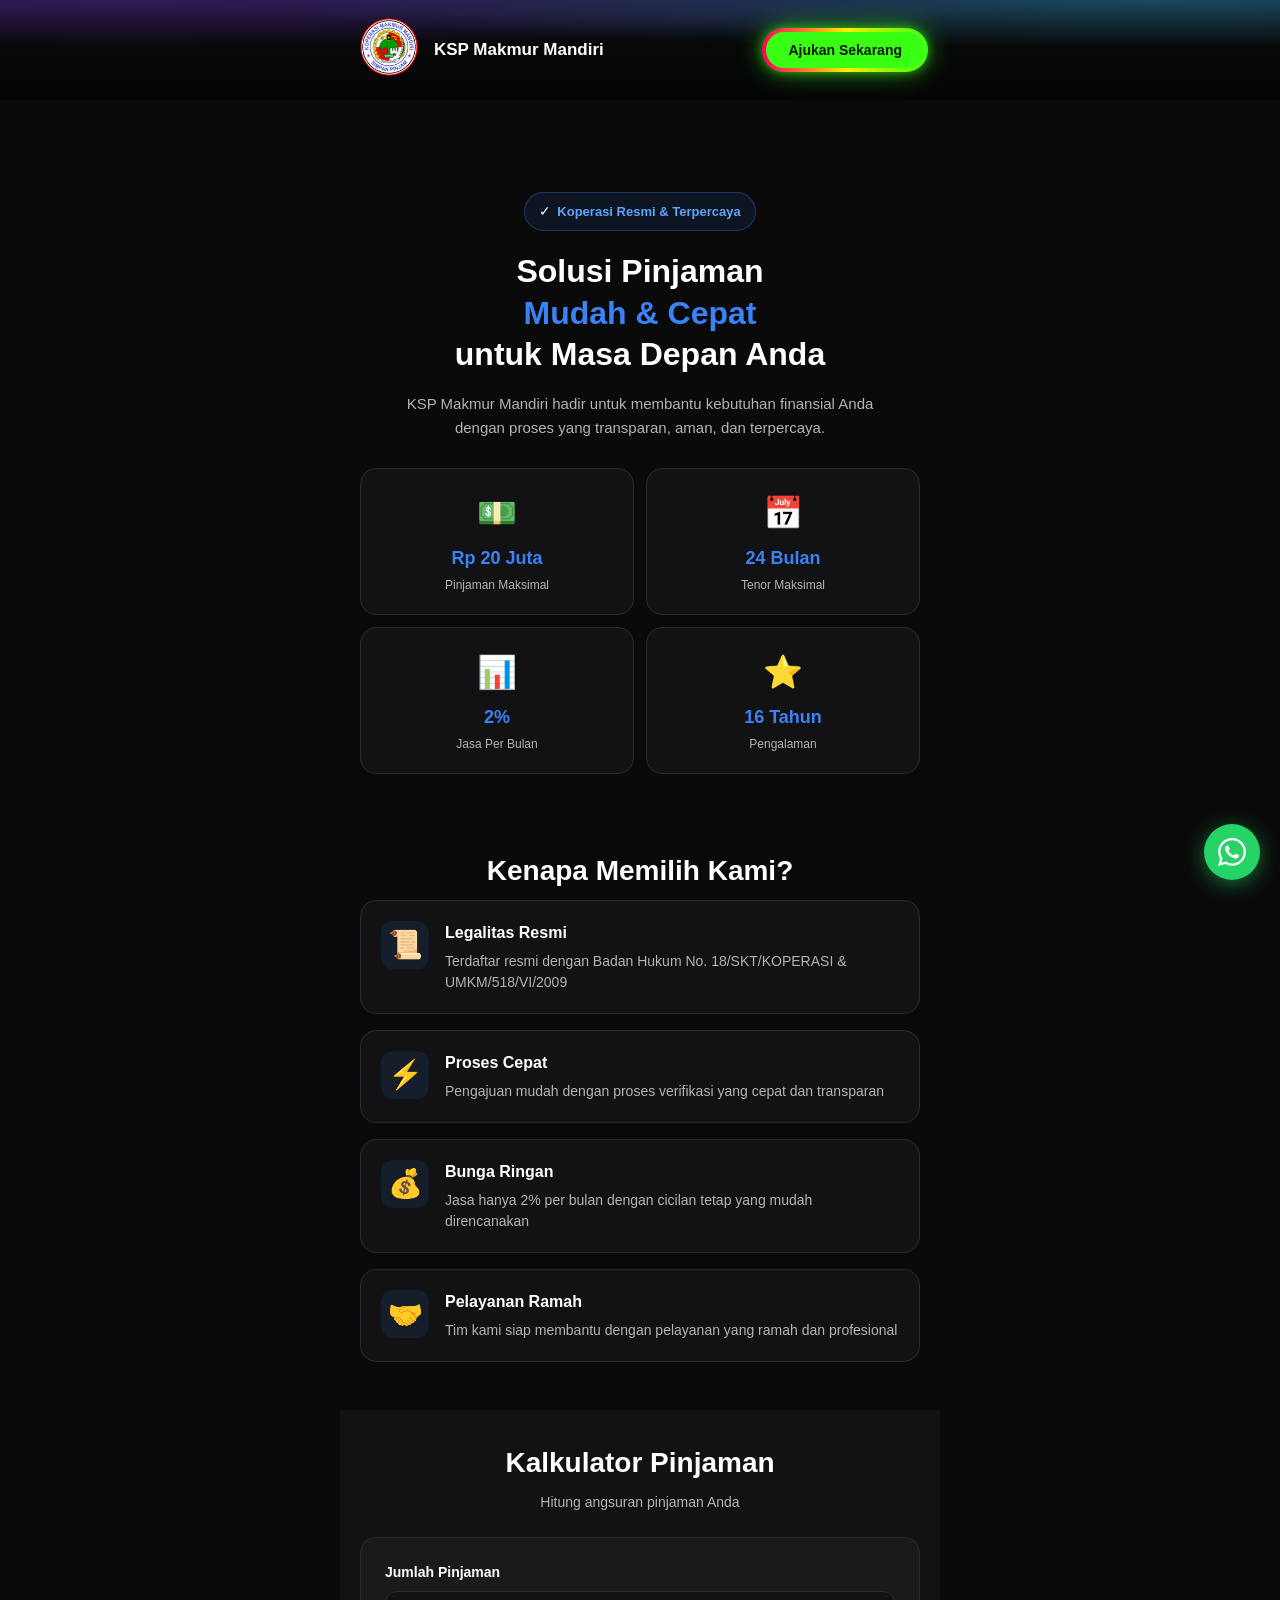
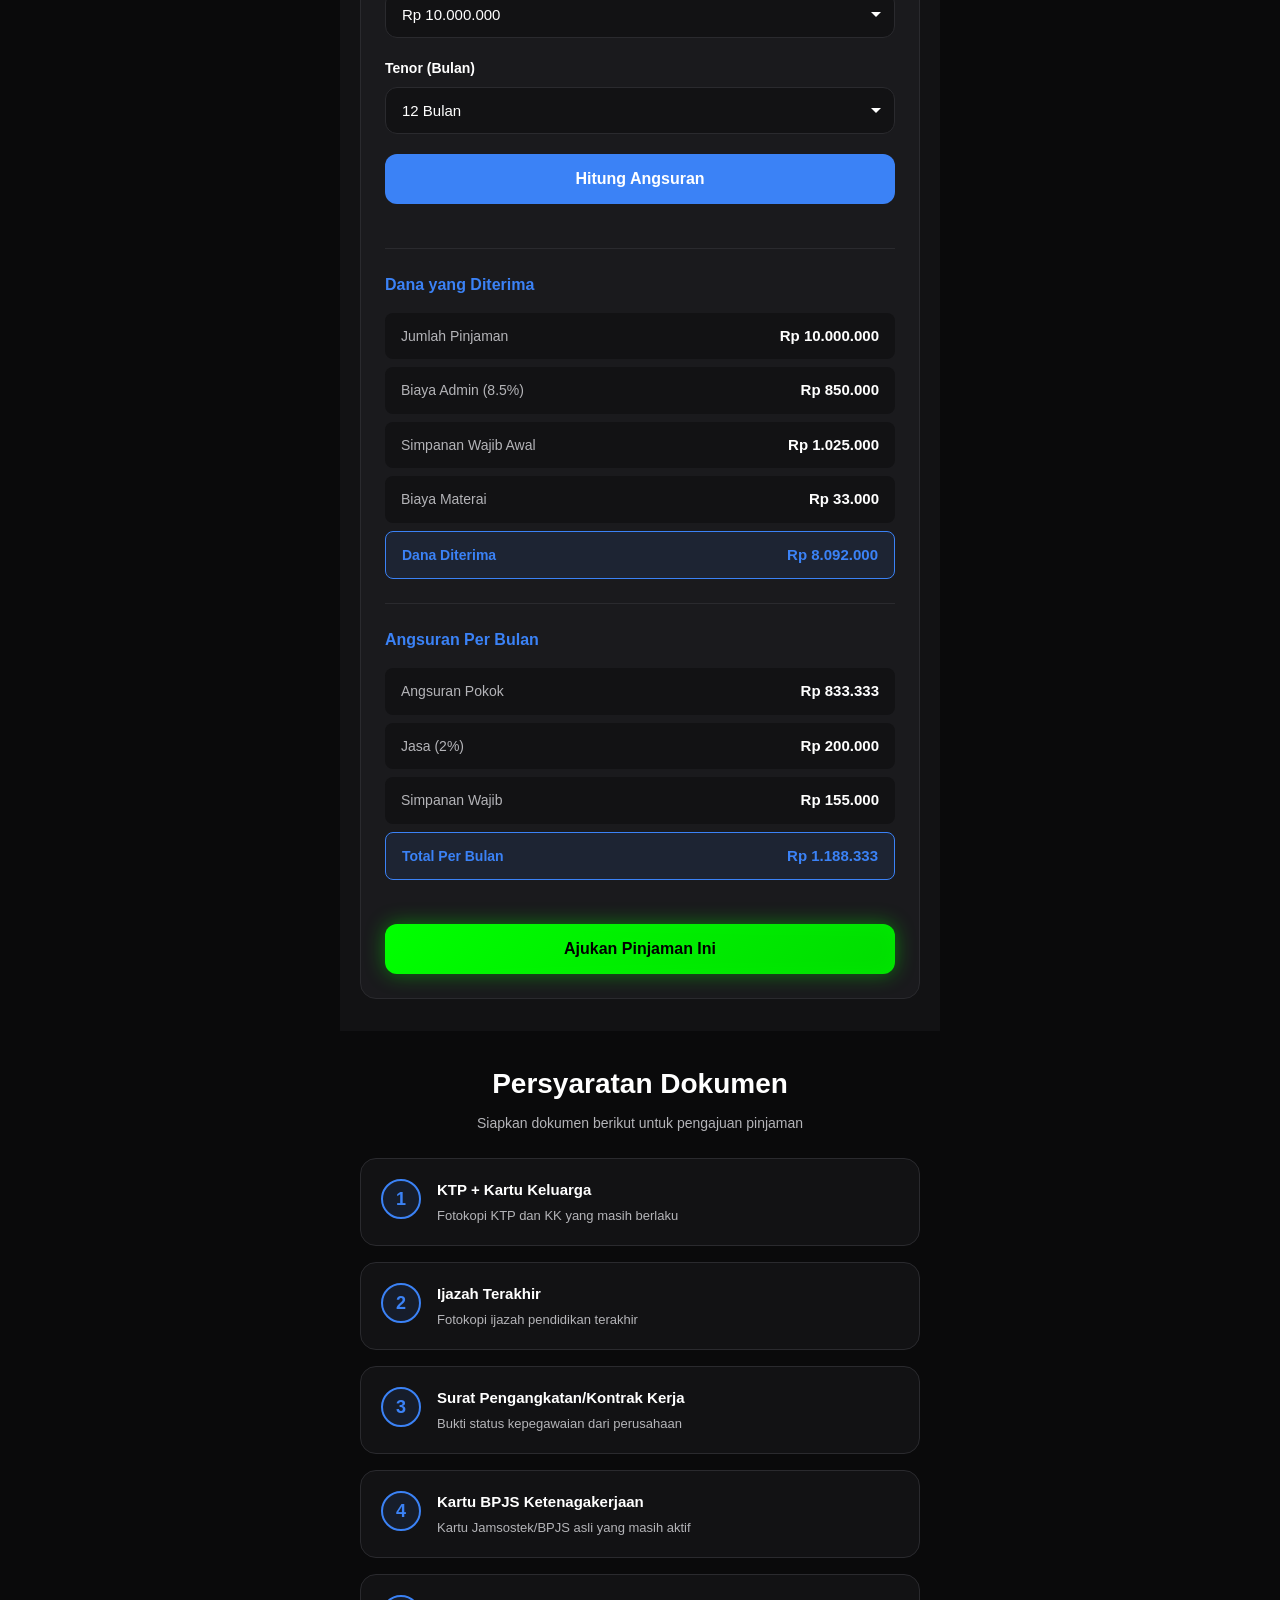
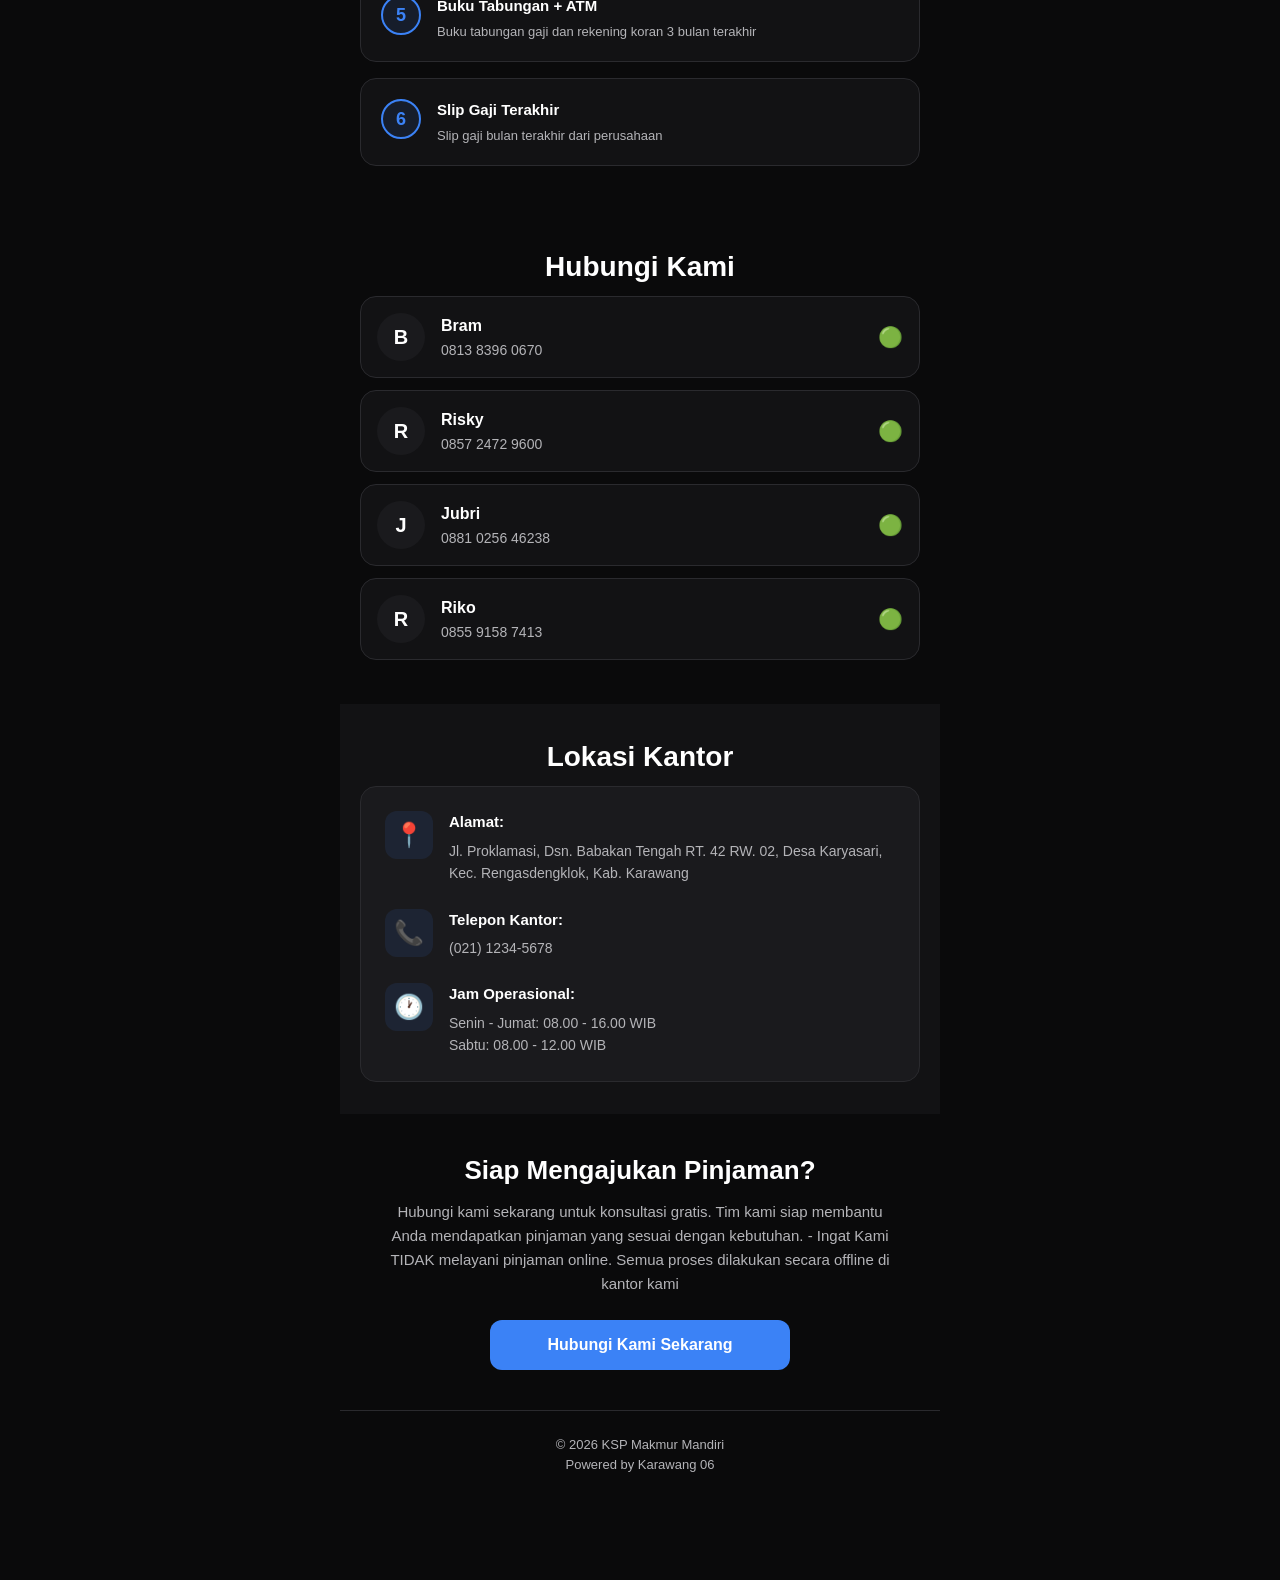
==== index.html @ 631bc339 "Update index.html" ====
<!DOCTYPE html>
<html lang="id">
<head>
    <meta charset="UTF-8">
    <meta name="viewport" content="width=device-width, initial-scale=1.0, maximum-scale=1.0, user-scalable=no">
    <meta name="description" content="KSP Makmur Mandiri - Koperasi Simpan Pinjam Terpercaya">
    <title>KSP Makmur Mandiri | Pinjaman Mudah & Cepat</title>
    <link rel="stylesheet" href="style.css">
</head>
<body>
    <!-- Header Mobile -->
    <header class="header-mobile">
  <div class="header-container">

    <div class="logo">
      <img src="kokok/ksp.ico" alt="Logo KSP Makmur Mandiri" class="logo-img">
      <span class="logo-text">KSP Makmur Mandiri</span>
    </div>

    <button class="btn-ajukan" id="btnAjukanHeader">
      Ajukan Sekarang
    </button>

  </div>
</header>

    <!-- Main Content -->
    <main class="main-content">
        <!-- Hero Section -->
        <section class="hero-section">
            <div class="badge">
                <span class="badge-icon">✓</span>
                <span class="badge-text">Koperasi Resmi & Terpercaya</span>
            </div>
            
            <h1 class="hero-title">
                Solusi Pinjaman<br>
                <span class="highlight">Mudah & Cepat</span><br>
                untuk Masa Depan Anda
            </h1>
            
            <p class="hero-description">
                KSP Makmur Mandiri hadir untuk membantu kebutuhan finansial Anda dengan proses yang transparan, aman, dan terpercaya.
            </p>

            <!-- Stats Grid -->
            <div class="stats-grid">
                <div class="stat-card">
                    <div class="stat-icon">💵</div>
                    <div class="stat-value">Rp 20 Juta</div>
                    <div class="stat-label">Pinjaman Maksimal</div>
                </div>
                <div class="stat-card">
                    <div class="stat-icon">📅</div>
                    <div class="stat-value">24 Bulan</div>
                    <div class="stat-label">Tenor Maksimal</div>
                </div>
            </div>

            <div class="stats-grid">
                <div class="stat-card">
                    <div class="stat-icon">📊</div>
                    <div class="stat-value">2%</div>
                    <div class="stat-label">Jasa Per Bulan</div>
                </div>
                <div class="stat-card">
                    <div class="stat-icon">⭐</div>
                    <div class="stat-value">16 Tahun</div>
                    <div class="stat-label">Pengalaman</div>
                </div>
            </div>
        </section>

        <!-- Keunggulan Section -->
        <section class="section">
            <h2 class="section-title">Kenapa Memilih Kami?</h2>
            
            <div class="feature-card">
                <div class="feature-icon">📜</div>
                <div class="feature-content">
                    <h3 class="feature-title">Legalitas Resmi</h3>
                    <p class="feature-desc">Terdaftar resmi dengan Badan Hukum No. 18/SKT/KOPERASI & UMKM/518/VI/2009</p>
                </div>
            </div>

            <div class="feature-card">
                <div class="feature-icon">⚡</div>
                <div class="feature-content">
                    <h3 class="feature-title">Proses Cepat</h3>
                    <p class="feature-desc">Pengajuan mudah dengan proses verifikasi yang cepat dan transparan</p>
                </div>
            </div>

            <div class="feature-card">
                <div class="feature-icon">💰</div>
                <div class="feature-content">
                    <h3 class="feature-title">Bunga Ringan</h3>
                    <p class="feature-desc">Jasa hanya 2% per bulan dengan cicilan tetap yang mudah direncanakan</p>
                </div>
            </div>

            <div class="feature-card">
                <div class="feature-icon">🤝</div>
                <div class="feature-content">
                    <h3 class="feature-title">Pelayanan Ramah</h3>
                    <p class="feature-desc">Tim kami siap membantu dengan pelayanan yang ramah dan profesional</p>
                </div>
            </div>
        </section>

        <!-- Kalkulator Section -->
        <section class="section calculator-section">
            <h2 class="section-title">Kalkulator Pinjaman</h2>
            <p class="section-subtitle">Hitung angsuran pinjaman Anda</p>

            <div class="calculator-container">
                <div class="input-group">
                    <label class="input-label">Jumlah Pinjaman</label>
                    <select id="loanAmount" class="input-select">
                        <option value="3000000">Rp 3.000.000</option>
                        <option value="4000000">Rp 4.000.000</option>
                        <option value="5000000">Rp 5.000.000</option>
                        <option value="6000000">Rp 6.000.000</option>
                        <option value="7000000">Rp 7.000.000</option>
                        <option value="8000000">Rp 8.000.000</option>
                        <option value="9000000">Rp 9.000.000</option>
                        <option value="10000000" selected>Rp 10.000.000</option>
                        <option value="11000000">Rp 11.000.000</option>
                        <option value="12000000">Rp 12.000.000</option>
                        <option value="13000000">Rp 13.000.000</option>
                        <option value="14000000">Rp 14.000.000</option>
                        <option value="15000000">Rp 15.000.000</option>
                        <option value="16000000">Rp 16.000.000</option>
                        <option value="17000000">Rp 17.000.000</option>
                        <option value="18000000">Rp 18.000.000</option>
                        <option value="19000000">Rp 19.000.000</option>
                        <option value="20000000">Rp 20.000.000</option>
                    </select>
                </div>

                <div class="input-group">
                    <label class="input-label">Tenor (Bulan)</label>
                    <select id="loanTenor" class="input-select">
                        <option value="3">3 Bulan</option>
                        <option value="4">4 Bulan</option>
                        <option value="5">5 Bulan</option>
                        <option value="6">6 Bulan</option>
                        <option value="7">7 Bulan</option>
                        <option value="8">8 Bulan</option>
                        <option value="9">9 Bulan</option>
                        <option value="10">10 Bulan</option>
                        <option value="11">11 Bulan</option>
                        <option value="12" selected>12 Bulan</option>
                        <option value="13">13 Bulan</option>
                        <option value="14">14 Bulan</option>
                        <option value="15">15 Bulan</option>
                        <option value="16">16 Bulan</option>
                        <option value="17">17 Bulan</option>
                        <option value="18">18 Bulan</option>
                        <option value="19">19 Bulan</option>
                        <option value="20">20 Bulan</option>
                        <option value="21">21 Bulan</option>
                        <option value="22">22 Bulan</option>
                        <option value="23">23 Bulan</option>
                        <option value="24">24 Bulan</option>
                    </select>
                </div>

                <button class="btn-calculate" id="btnCalculate">Hitung Angsuran</button>

                <div class="result-container" id="resultContainer" style="display: none;">
                    <div class="result-section">
                        <h3 class="result-section-title">Dana yang Diterima</h3>
                        <div class="result-item">
                            <span class="result-label">Jumlah Pinjaman</span>
                            <span class="result-value" id="resultLoanAmount">-</span>
                        </div>
                        <div class="result-item">
                            <span class="result-label">Biaya Admin (8.5%)</span>
                            <span class="result-value" id="resultAdminFee">-</span>
                        </div>
                        <div class="result-item">
                            <span class="result-label">Simpanan Wajib Awal</span>
                            <span class="result-value" id="resultInitialSavings">-</span>
                        </div>
                        <div class="result-item">
                            <span class="result-label">Biaya Materai</span>
                            <span class="result-value" id="resultStampDuty">-</span>
                        </div>
                        <div class="result-item highlight">
                            <span class="result-label">Dana Diterima</span>
                            <span class="result-value" id="resultReceivedAmount">-</span>
                        </div>
                    </div>

                    <div class="result-divider"></div>

                    <div class="result-section">
                        <h3 class="result-section-title">Angsuran Per Bulan</h3>
                        <div class="result-item">
                            <span class="result-label">Angsuran Pokok</span>
                            <span class="result-value" id="resultPrincipal">-</span>
                        </div>
                        <div class="result-item">
                            <span class="result-label">Jasa (2%)</span>
                            <span class="result-value" id="resultInterest">-</span>
                        </div>
                        <div class="result-item">
                            <span class="result-label">Simpanan Wajib</span>
                            <span class="result-value" id="resultMonthlySavings">-</span>
                        </div>
                        <div class="result-item highlight">
                            <span class="result-label">Total Per Bulan</span>
                            <span class="result-value" id="resultTotalMonthly">-</span>
                        </div>
                    </div>

                    <button class="btn-ajukan-full" id="btnAjukanCalc">
                        Ajukan Pinjaman Ini
                    </button>
                </div>
            </div>
        </section>

        <!-- Persyaratan Section -->
        <section class="section">
            <h2 class="section-title">Persyaratan Dokumen</h2>
            <p class="section-subtitle">Siapkan dokumen berikut untuk pengajuan pinjaman</p>

            <div class="requirement-card">
                <div class="requirement-number">1</div>
                <div class="requirement-content">
                    <h3 class="requirement-title">KTP + Kartu Keluarga</h3>
                    <p class="requirement-desc">Fotokopi KTP dan KK yang masih berlaku</p>
                </div>
            </div>

            <div class="requirement-card">
                <div class="requirement-number">2</div>
                <div class="requirement-content">
                    <h3 class="requirement-title">Ijazah Terakhir</h3>
                    <p class="requirement-desc">Fotokopi ijazah pendidikan terakhir</p>
                </div>
            </div>

            <div class="requirement-card">
                <div class="requirement-number">3</div>
                <div class="requirement-content">
                    <h3 class="requirement-title">Surat Pengangkatan/Kontrak Kerja</h3>
                    <p class="requirement-desc">Bukti status kepegawaian dari perusahaan</p>
                </div>
            </div>

            <div class="requirement-card">
                <div class="requirement-number">4</div>
                <div class="requirement-content">
                    <h3 class="requirement-title">Kartu BPJS Ketenagakerjaan</h3>
                    <p class="requirement-desc">Kartu Jamsostek/BPJS asli yang masih aktif</p>
                </div>
            </div>

            <div class="requirement-card">
                <div class="requirement-number">5</div>
                <div class="requirement-content">
                    <h3 class="requirement-title">Buku Tabungan + ATM</h3>
                    <p class="requirement-desc">Buku tabungan gaji dan rekening koran 3 bulan terakhir</p>
                </div>
            </div>

            <div class="requirement-card">
                <div class="requirement-number">6</div>
                <div class="requirement-content">
                    <h3 class="requirement-title">Slip Gaji Terakhir</h3>
                    <p class="requirement-desc">Slip gaji bulan terakhir dari perusahaan</p>
                </div>
            </div>
        </section>

        <!-- Contact Section -->
        <section class="section">
            <h2 class="section-title">Hubungi Kami</h2>
            
            <a href="https://wa.me/6281383960670" class="contact-card" target="_blank">
                <div class="contact-avatar">B</div>
                <div class="contact-info">
                    <div class="contact-name">Bram</div>
                    <div class="contact-phone">0813 8396 0670</div>
                </div>
                <span class="contact-wa-icon">🟢</span>
            </a>

            <a href="https://wa.me/6285724729600" class="contact-card" target="_blank">
                <div class="contact-avatar">R</div>
                <div class="contact-info">
                    <div class="contact-name">Risky</div>
                    <div class="contact-phone">0857 2472 9600</div>
                </div>
                <span class="contact-wa-icon">🟢</span>
            </a>

            <a href="https://wa.me/62881025646238" class="contact-card" target="_blank">
                <div class="contact-avatar">J</div>
                <div class="contact-info">
                    <div class="contact-name">Jubri</div>
                    <div class="contact-phone">0881 0256 46238</div>
                </div>
                <span class="contact-wa-icon">🟢</span>
            </a>

            <a href="https://wa.me/6285591587413" class="contact-card" target="_blank">
                <div class="contact-avatar">R</div>
                <div class="contact-info">
                    <div class="contact-name">Riko</div>
                    <div class="contact-phone">0855 9158 7413</div>
                </div>
                <span class="contact-wa-icon">🟢</span>
            </a>
        </section>

        <!-- Lokasi Section -->
        <section class="section location-section">
            <h2 class="section-title">Lokasi Kantor</h2>
            
            <div class="location-card">
                <div class="location-item">
                    <div class="location-icon">📍</div>
                    <div class="location-text">
                        <strong>Alamat:</strong>
                        <p>Jl. Proklamasi, Dsn. Babakan Tengah RT. 42 RW. 02, Desa Karyasari, Kec. Rengasdengklok, Kab. Karawang</p>
                    </div>
                </div>

                <div class="location-item">
                    <div class="location-icon">📞</div>
                    <div class="location-text">
                        <strong>Telepon Kantor:</strong>
                        <p>(021) 1234-5678</p>
                    </div>
                </div>

                <div class="location-item">
                    <div class="location-icon">🕐</div>
                    <div class="location-text">
                        <strong>Jam Operasional:</strong>
                        <p>Senin - Jumat: 08.00 - 16.00 WIB<br>Sabtu: 08.00 - 12.00 WIB</p>
                    </div>
                </div>
            </div>
        </section>

        <!-- CTA Section -->
        <section class="cta-section">
            <h2 class="cta-title">Siap Mengajukan Pinjaman?</h2>
            <p class="cta-description">
                Hubungi kami sekarang untuk konsultasi gratis. Tim kami siap membantu Anda mendapatkan pinjaman yang sesuai dengan kebutuhan.
                - Ingat Kami TIDAK melayani pinjaman online. Semua proses dilakukan secara offline di kantor kami
            </p>
            <button class="btn-cta" id="btnAjukanCTA">Hubungi Kami Sekarang</button>
        </section>

        <!-- Footer -->
        <footer class="footer">
            <p class="footer-text">
                © 2026 KSP Makmur Mandiri<br>
                Powered by Karawang 06
            </p>
        </footer>
    </main>

    <!-- Floating WhatsApp Button -->
    <a href="https://wa.me/6285724729600" class="wa-float" target="_blank">
        <svg xmlns="http://www.w3.org/2000/svg" viewBox="0 0 24 24" fill="currentColor" width="28" height="28">
            <path d="M17.472 14.382c-.297-.149-1.758-.867-2.03-.967-.273-.099-.471-.148-.67.15-.197.297-.767.966-.94 1.164-.173.199-.347.223-.644.075-.297-.15-1.255-.463-2.39-1.475-.883-.788-1.48-1.761-1.653-2.059-.173-.297-.018-.458.13-.606.134-.133.298-.347.446-.52.149-.174.198-.298.298-.497.099-.198.05-.371-.025-.52-.075-.149-.669-1.612-.916-2.207-.242-.579-.487-.5-.669-.51-.173-.008-.371-.01-.57-.01-.198 0-.52.074-.792.372-.272.297-1.04 1.016-1.04 2.479 0 1.462 1.065 2.875 1.213 3.074.149.198 2.096 3.2 5.077 4.487.709.306 1.262.489 1.694.625.712.227 1.36.195 1.871.118.571-.085 1.758-.719 2.006-1.413.248-.694.248-1.289.173-1.413-.074-.124-.272-.198-.57-.347m-5.421 7.403h-.004a9.87 9.87 0 01-5.031-1.378l-.361-.214-3.741.982.998-3.648-.235-.374a9.86 9.86 0 01-1.51-5.26c.001-5.45 4.436-9.884 9.888-9.884 2.64 0 5.122 1.03 6.988 2.898a9.825 9.825 0 012.893 6.994c-.003 5.45-4.437 9.884-9.885 9.884m8.413-18.297A11.815 11.815 0 0012.05 0C5.495 0 .16 5.335.157 11.892c0 2.096.547 4.142 1.588 5.945L.057 24l6.305-1.654a11.882 11.882 0 005.683 1.448h.005c6.554 0 11.89-5.335 11.893-11.893a11.821 11.821 0 00-3.48-8.413Z"/>
        </svg>
    </a>

    <script src="script.js"></script>
</body>
</html>
---- style.css ----
/* ========================================
   RESET & BASE STYLES
   ======================================== */
* {
    margin: 0;
    padding: 0;
    box-sizing: border-box;
}

:root {
    --bg-primary: #0a0a0b;
    --bg-secondary: #121214;
    --bg-tertiary: #1a1a1d;
    --text-primary: #ffffff;
    --text-secondary: #b4b4b8;
    --accent-primary: #3b82f6;
    --accent-secondary: #60a5fa;
    --border-color: #2a2a2e;
    --success: #10b981;
    --warning: #f59e0b;
    --neon-green: #00ff00;
}

html {
    scroll-behavior: smooth;
    -webkit-tap-highlight-color: transparent;
}

body {
    font-family: -apple-system, BlinkMacSystemFont, 'Segoe UI', 'Roboto', 'Oxygen', 'Ubuntu', 'Cantarell', sans-serif;
    background: var(--bg-primary);
    color: var(--text-primary);
    line-height: 1.5;
    overflow-x: hidden;
    -webkit-font-smoothing: antialiased;
    -moz-osx-font-smoothing: grayscale;
}

/* ========================================
   HEADER MOBILE
   ======================================== */
/* ===== HEADER MOBILE ===== */
.header-mobile {
  position: sticky;
  top: 0;
  z-index: 999;
  background:
    radial-gradient(120% 80% at 10% 0%, rgba(124,58,237,0.35), transparent 60%),
    radial-gradient(120% 80% at 90% 0%, rgba(56,189,248,0.35), transparent 60%),
    linear-gradient(180deg, #0a0a0b, #050506);
  backdrop-filter: blur(12px);
  box-shadow:
    0 10px 40px rgba(99,102,241,0.25),
    inset 0 -1px 0 rgba(255,255,255,0.08);
}

.header-container {
  display: flex;
  align-items: center;
  justify-content: space-between;
  padding: 15px 14px;
  gap: 15px;
}

/* ===== LOGO ===== */
.logo {
  display: flex;
  align-items: center;
  gap: 10px;
  min-width: 0;
}

.logo-img {
  width: 70px;      /* KUNCI DI SINI */
  height: 70px;
  object-fit: contain;
  flex-shrink: 0;
}

.logo-text {
  font-size: 0.9rem;
  font-weight: 700;
  color: #ffffff;
  white-space: nowrap;
  overflow: hidden;
  text-overflow: ellipsis;
}

/* ===== AJUKAN SEKARANG (HIJAU + RAINBOW BORDER) ===== */
.btn-ajukan {
  position: relative;
  padding: 10px 22px;
  font-weight: 900;
  font-size: 0.9rem;
  color: #041a00;
  background: #39FF14;
  border-radius: 999px;
  border: none;
  cursor: pointer;
  white-space: nowrap;
  isolation: isolate;

  box-shadow:
    0 0 12px rgba(57,255,20,0.8),
    0 0 28px rgba(57,255,20,0.6);

  animation: neonPulse 2.8s ease-in-out infinite;
}

/* RAINBOW NEON BORDER */
.btn-ajukan::before {
  content: "";
  position: absolute;
  inset: -2px;
  border-radius: inherit;
  background: linear-gradient(
    90deg,
    #ff005d,
    #ffea00,
    #39ff14,
    #00f0ff,
    #7b5cff,
    #ff00e6,
    #ff005d
  );
  background-size: 300% 300%;
  animation: rainbowBorder 3s linear infinite;
  z-index: -2;
}

/* PENUTUP DALAM */
.btn-ajukan::after {
  content: "";
  position: absolute;
  inset: 2px;
  background: #39FF14;
  border-radius: inherit;
  z-index: -1;
}

@keyframes rainbowBorder {
  0% { background-position: 0% 50%; }
  100% { background-position: 300% 50%; }
}

/* NEON HIDUP */
@keyframes neonPulse {
  0%, 100% {
    box-shadow:
      0 0 10px rgba(57,255,20,0.6),
      0 0 24px rgba(57,255,20,0.5);
  }
  50% {
    box-shadow:
      0 0 18px rgba(57,255,20,1),
      0 0 40px rgba(57,255,20,0.9);
  }
}

/* ========================================
   MAIN CONTENT
   ======================================== */
.main-content {
    margin-top: 60px;
    padding-bottom: 80px;
}

/* ========================================
   HERO SECTION
   ======================================== */
.hero-section {
    padding: 32px 20px;
    text-align: center;
}

.badge {
    display: inline-flex;
    align-items: center;
    gap: 6px;
    background: rgba(59, 130, 246, 0.1);
    border: 1px solid rgba(59, 130, 246, 0.3);
    padding: 8px 14px;
    border-radius: 20px;
    margin-bottom: 20px;
}

.badge-icon {
    font-size: 14px;
}

.badge-text {
    font-size: 13px;
    color: var(--accent-secondary);
    font-weight: 600;
}

.hero-title {
    font-size: 28px;
    font-weight: 800;
    line-height: 1.3;
    margin-bottom: 16px;
    color: var(--text-primary);
}

.highlight {
    color: var(--accent-primary);
}

.hero-description {
    font-size: 15px;
    color: var(--text-secondary);
    margin-bottom: 28px;
    line-height: 1.6;
    max-width: 500px;
    margin-left: auto;
    margin-right: auto;
}

/* ========================================
   STATS GRID
   ======================================== */
.stats-grid {
    display: grid;
    grid-template-columns: repeat(2, 1fr);
    gap: 12px;
    margin-bottom: 12px;
}

.stat-card {
    background: var(--bg-secondary);
    border: 1px solid var(--border-color);
    border-radius: 16px;
    padding: 20px 16px;
    text-align: center;
}

.stat-icon {
    font-size: 32px;
    margin-bottom: 8px;
}

.stat-value {
    font-size: 18px;
    font-weight: 800;
    color: var(--accent-primary);
    margin-bottom: 4px;
}

.stat-label {
    font-size: 12px;
    color: var(--text-secondary);
}

/* ========================================
   SECTION
   ======================================== */
.section {
    padding: 32px 20px;
}

.section-title {
    font-size: 24px;
    font-weight: 800;
    color: var(--text-primary);
    margin-bottom: 8px;
    text-align: center;
}

.section-subtitle {
    font-size: 14px;
    color: var(--text-secondary);
    text-align: center;
    margin-bottom: 24px;
}

/* ========================================
   FEATURE CARD
   ======================================== */
.feature-card {
    display: flex;
    gap: 16px;
    background: var(--bg-secondary);
    border: 1px solid var(--border-color);
    border-radius: 16px;
    padding: 20px;
    margin-bottom: 16px;
    transition: all 0.3s ease;
}

.feature-card:active {
    transform: scale(0.98);
    border-color: var(--accent-primary);
}

.feature-icon {
    font-size: 28px;
    flex-shrink: 0;
    width: 48px;
    height: 48px;
    display: flex;
    align-items: center;
    justify-content: center;
    background: rgba(59, 130, 246, 0.1);
    border-radius: 12px;
}

.feature-content {
    flex: 1;
}

.feature-title {
    font-size: 16px;
    font-weight: 700;
    color: var(--text-primary);
    margin-bottom: 6px;
}

.feature-desc {
    font-size: 14px;
    color: var(--text-secondary);
    line-height: 1.5;
}

/* ========================================
   CALCULATOR SECTION
   ======================================== */
.calculator-section {
    background: var(--bg-secondary);
}

.calculator-container {
    background: var(--bg-tertiary);
    border: 1px solid var(--border-color);
    border-radius: 16px;
    padding: 24px;
}

.input-group {
    margin-bottom: 20px;
}

.input-label {
    display: block;
    font-size: 14px;
    font-weight: 600;
    color: var(--text-primary);
    margin-bottom: 8px;
}

.input-select {
    width: 100%;
    background: var(--bg-secondary);
    border: 1px solid var(--border-color);
    color: var(--text-primary);
    padding: 14px 16px;
    border-radius: 12px;
    font-size: 15px;
    font-weight: 500;
    cursor: pointer;
    appearance: none;
    background-image: url("data:image/svg+xml,%3Csvg xmlns='http://www.w3.org/2000/svg' width='12' height='12' viewBox='0 0 12 12'%3E%3Cpath fill='%23ffffff' d='M6 9L1 4h10z'/%3E%3C/svg%3E");
    background-repeat: no-repeat;
    background-position: right 12px center;
    padding-right: 40px;
}

.input-select:focus {
    outline: none;
    border-color: var(--accent-primary);
    box-shadow: 0 0 0 3px rgba(59, 130, 246, 0.1);
}

.btn-calculate {
    width: 100%;
    background: var(--accent-primary);
    color: white;
    border: none;
    padding: 16px;
    border-radius: 12px;
    font-size: 16px;
    font-weight: 700;
    cursor: pointer;
    transition: all 0.3s ease;
    margin-bottom: 20px;
}

.btn-calculate:active {
    transform: scale(0.98);
    background: var(--accent-secondary);
}

/* ========================================
   RESULT CONTAINER
   ======================================== */
.result-container {
    margin-top: 24px;
    padding-top: 24px;
    border-top: 1px solid var(--border-color);
}

.result-section {
    margin-bottom: 24px;
}

.result-section-title {
    font-size: 16px;
    font-weight: 700;
    color: var(--accent-primary);
    margin-bottom: 16px;
}

.result-item {
    display: flex;
    justify-content: space-between;
    align-items: center;
    padding: 12px 16px;
    background: var(--bg-secondary);
    border-radius: 8px;
    margin-bottom: 8px;
}

.result-item.highlight {
    background: rgba(59, 130, 246, 0.1);
    border: 1px solid var(--accent-primary);
}

.result-label {
    font-size: 14px;
    color: var(--text-secondary);
}

.result-value {
    font-size: 15px;
    font-weight: 700;
    color: var(--text-primary);
}

.result-item.highlight .result-label,
.result-item.highlight .result-value {
    color: var(--accent-primary);
    font-weight: 800;
}

.result-divider {
    height: 1px;
    background: var(--border-color);
    margin: 24px 0;
}

.btn-ajukan-full {
    width: 100%;
    background: linear-gradient(135deg, var(--neon-green) 0%, #00dd00 100%);
    color: #000000;
    font-weight: 900;
    padding: 16px;
    border-radius: 12px;
    border: none;
    cursor: pointer;
    font-size: 16px;
    text-shadow: 0 0 10px rgba(0, 255, 0, 0.8);
    box-shadow: 0 0 20px rgba(0, 255, 0, 0.4),
                inset 0 0 20px rgba(0, 255, 0, 0.3);
    transition: all 0.3s ease;
    margin-top: 20px;
}

.btn-ajukan-full:active {
    transform: scale(0.98);
    box-shadow: 0 0 30px rgba(0, 255, 0, 0.6),
                inset 0 0 30px rgba(0, 255, 0, 0.5);
}

/* ========================================
   REQUIREMENT CARD
   ======================================== */
.requirement-card {
    display: flex;
    gap: 16px;
    background: var(--bg-secondary);
    border: 1px solid var(--border-color);
    border-radius: 16px;
    padding: 20px;
    margin-bottom: 16px;
}

.requirement-number {
    width: 40px;
    height: 40px;
    background: rgba(59, 130, 246, 0.1);
    border: 2px solid var(--accent-primary);
    border-radius: 50%;
    display: flex;
    align-items: center;
    justify-content: center;
    font-size: 18px;
    font-weight: 800;
    color: var(--accent-primary);
    flex-shrink: 0;
}

.requirement-content {
    flex: 1;
}

.requirement-title {
    font-size: 15px;
    font-weight: 700;
    color: var(--text-primary);
    margin-bottom: 4px;
}

.requirement-desc {
    font-size: 13px;
    color: var(--text-secondary);
    line-height: 1.5;
}

/* ========================================
   CONTACT CARD
   ======================================== */
.contact-card {
    display: flex;
    align-items: center;
    gap: 16px;
    background: var(--bg-secondary);
    border: 1px solid var(--border-color);
    border-radius: 16px;
    padding: 16px;
    margin-bottom: 12px;
    text-decoration: none;
    transition: all 0.3s ease;
}

.contact-card:active {
    transform: scale(0.98);
    border-color: var(--accent-primary);
}

.contact-avatar {
    width: 48px;
    height: 48px;
    background: var(--bg-tertiary);
    border-radius: 50%;
    display: flex;
    align-items: center;
    justify-content: center;
    font-size: 20px;
    font-weight: 700;
    color: var(--text-primary);
    flex-shrink: 0;
}

.contact-info {
    flex: 1;
}

.contact-name {
    font-size: 16px;
    font-weight: 700;
    color: var(--text-primary);
    margin-bottom: 2px;
}

.contact-phone {
    font-size: 14px;
    color: var(--text-secondary);
}

.contact-wa-icon {
    font-size: 20px;
    flex-shrink: 0;
}

/* ========================================
   LOCATION SECTION
   ======================================== */
.location-section {
    background: var(--bg-secondary);
}

.location-card {
    background: var(--bg-tertiary);
    border: 1px solid var(--border-color);
    border-radius: 16px;
    padding: 24px;
}

.location-item {
    display: flex;
    gap: 16px;
    margin-bottom: 24px;
}

.location-item:last-child {
    margin-bottom: 0;
}

.location-icon {
    width: 48px;
    height: 48px;
    background: rgba(59, 130, 246, 0.1);
    border-radius: 12px;
    display: flex;
    align-items: center;
    justify-content: center;
    font-size: 24px;
    flex-shrink: 0;
}

.location-text {
    flex: 1;
}

.location-text strong {
    display: block;
    font-size: 15px;
    color: var(--text-primary);
    margin-bottom: 6px;
}

.location-text p {
    font-size: 14px;
    color: var(--text-secondary);
    line-height: 1.6;
    margin: 0;
}

/* ========================================
   CTA SECTION
   ======================================== */
.cta-section {
    padding: 40px 20px;
    text-align: center;
}

.cta-title {
    font-size: 26px;
    font-weight: 800;
    color: var(--text-primary);
    margin-bottom: 12px;
    line-height: 1.3;
}

.cta-description {
    font-size: 15px;
    color: var(--text-secondary);
    margin-bottom: 24px;
    line-height: 1.6;
    max-width: 500px;
    margin-left: auto;
    margin-right: auto;
}

.btn-cta {
    background: var(--accent-primary);
    color: white;
    border: none;
    padding: 16px 32px;
    border-radius: 12px;
    font-size: 16px;
    font-weight: 700;
    cursor: pointer;
    transition: all 0.3s ease;
    width: 100%;
    max-width: 300px;
}

.btn-cta:active {
    transform: scale(0.98);
    background: var(--accent-secondary);
}

/* ========================================
   FOOTER
   ======================================== */
.footer {
    padding: 24px 20px;
    text-align: center;
    border-top: 1px solid var(--border-color);
}

.footer-text {
    font-size: 13px;
    color: var(--text-secondary);
    line-height: 1.6;
}

/* ========================================
   FLOATING WHATSAPP BUTTON
   ======================================== */
.wa-float {
    position: fixed;
    right: 20px;
    bottom: 20px;
    width: 56px;
    height: 56px;
    background: #25D366;
    border-radius: 50%;
    display: flex;
    align-items: center;
    justify-content: center;
    box-shadow: 0 4px 20px rgba(37, 211, 102, 0.5);
    z-index: 999;
    text-decoration: none;
    color: white;
    transition: all 0.3s ease;
}

.wa-float:active {
    transform: scale(0.9);
    box-shadow: 0 2px 10px rgba(37, 211, 102, 0.7);
}

/* ========================================
   RESPONSIVE - SMALL SCREENS
   ======================================== */
@media (max-width: 375px) {
    .logo-text {
        font-size: 13px;
    }
    
    .btn-ajukan {
        padding: 8px 14px;
        font-size: 12px;
    }
    
    .hero-title {
        font-size: 24px;
    }
    
    .section-title {
        font-size: 22px;
    }
}

@media (max-width: 320px) {
    .logo-text {
        font-size: 12px;
    }
    
    .btn-ajukan {
        padding: 7px 12px;
        font-size: 11px;
    }
}

/* ========================================
   RESPONSIVE - LARGER SCREENS
   ======================================== */
@media (min-width: 768px) {
    .header-container,
    .hero-section,
    .section,
    .calculator-section,
    .cta-section,
    .footer {
        max-width: 600px;
        margin-left: auto;
        margin-right: auto;
    }
    
    .logo-text {
        font-size: 17px;
    }
    
    .btn-ajukan {
        font-size: 14px;
        padding: 12px 24px;
    }
    
    .hero-title {
        font-size: 32px;
    }
    
    .section-title {
        font-size: 28px;
    }
}
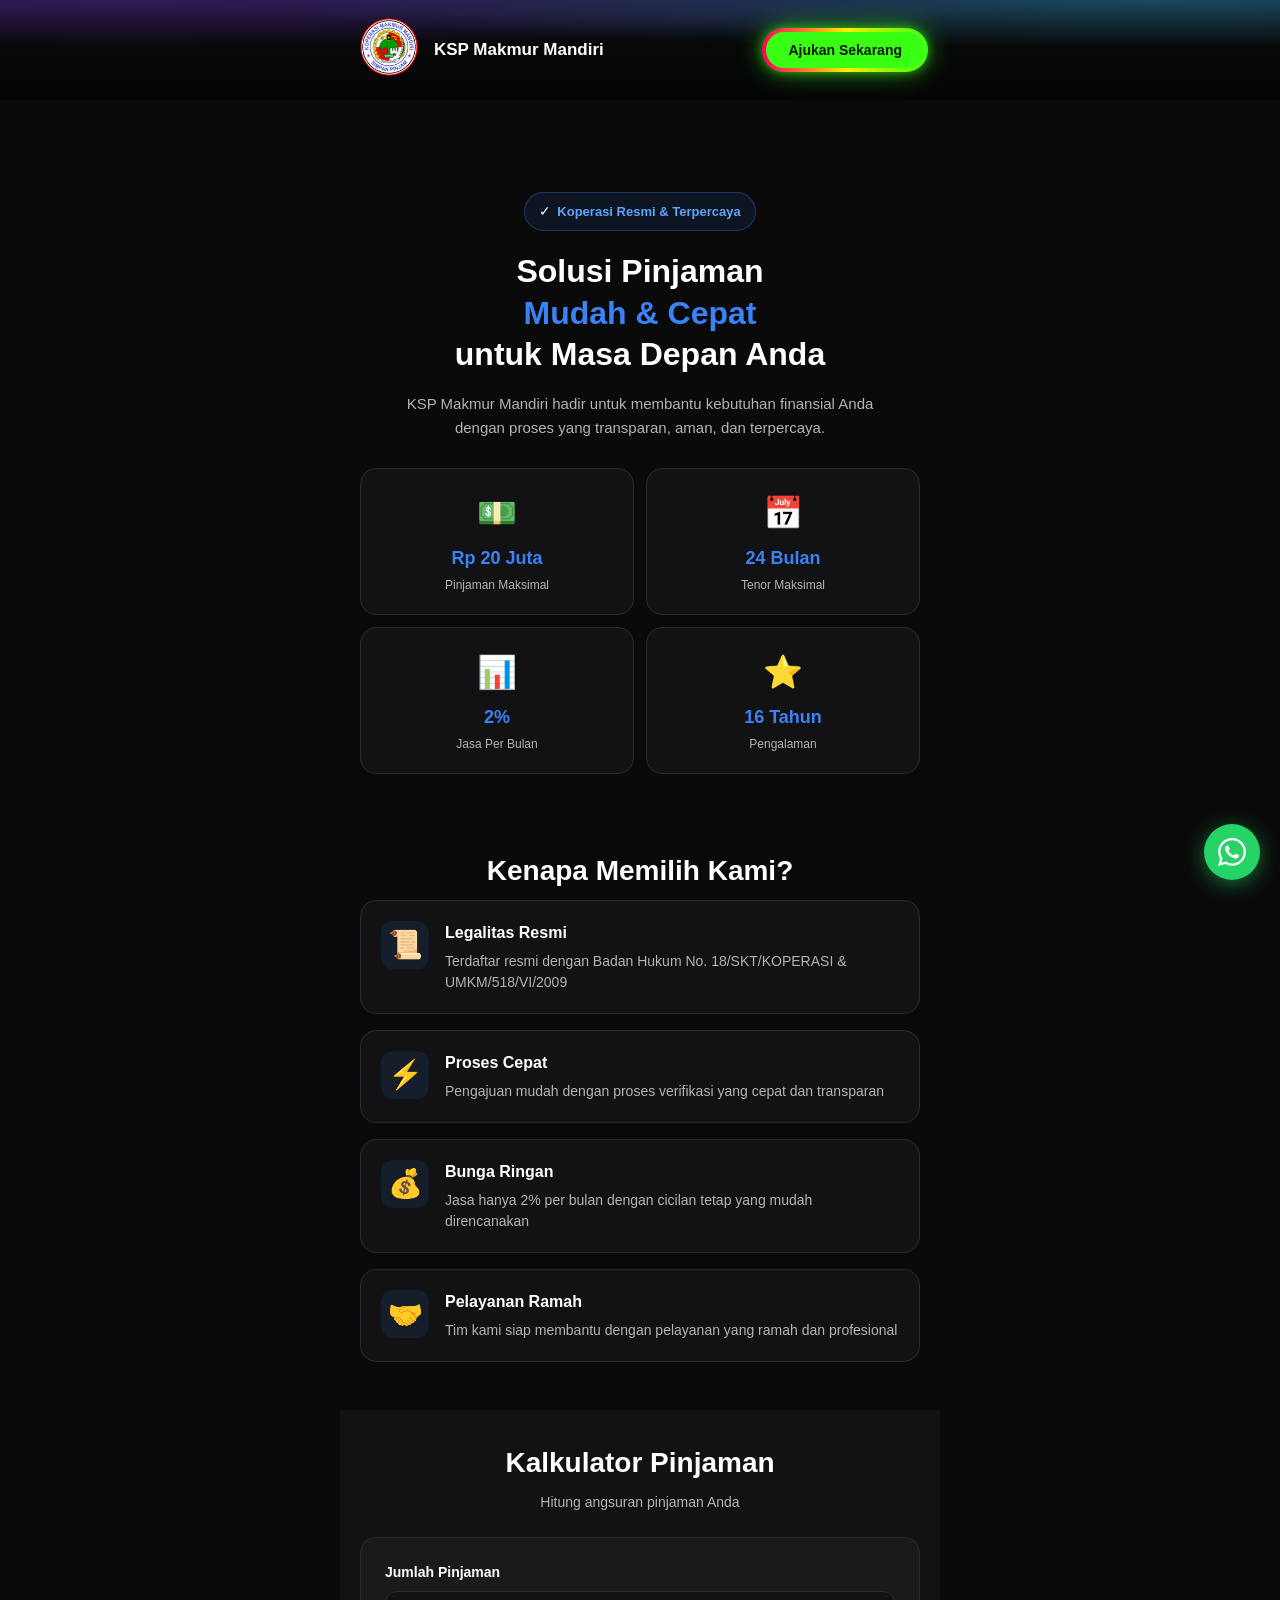
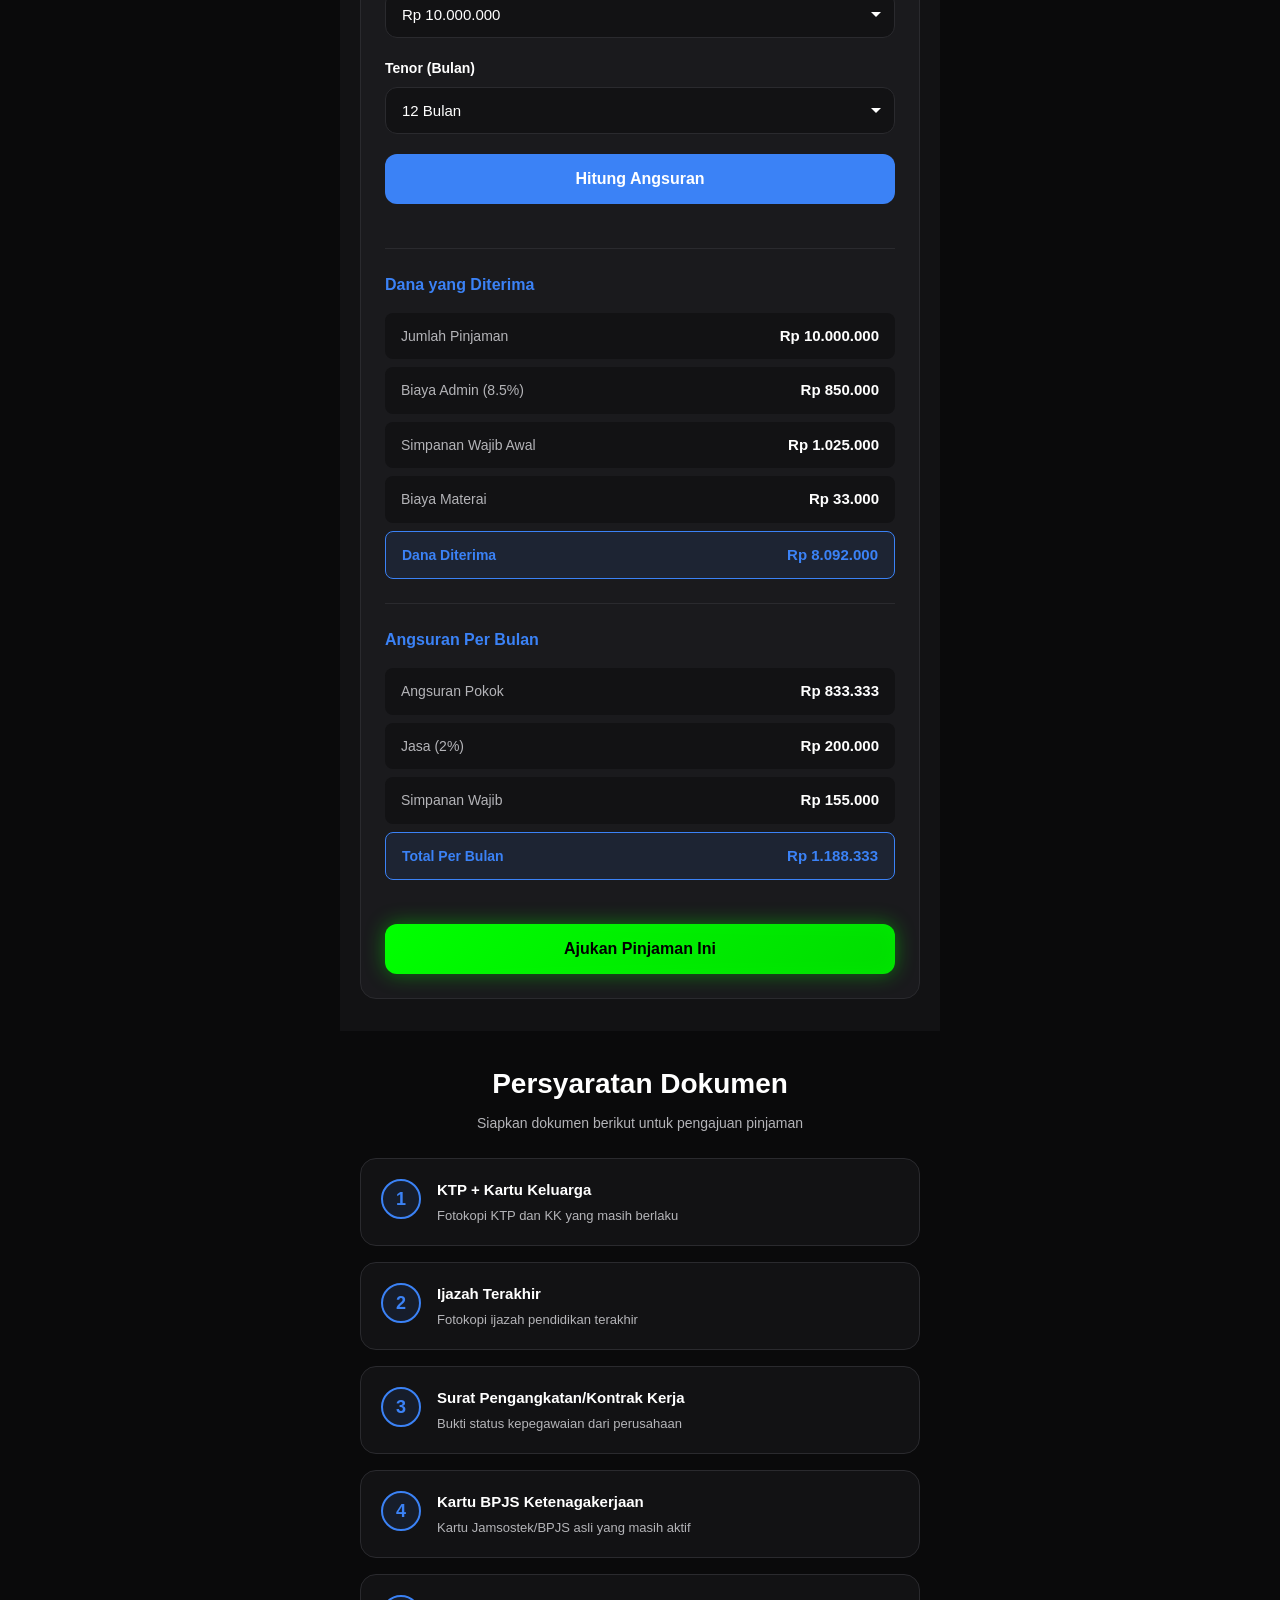
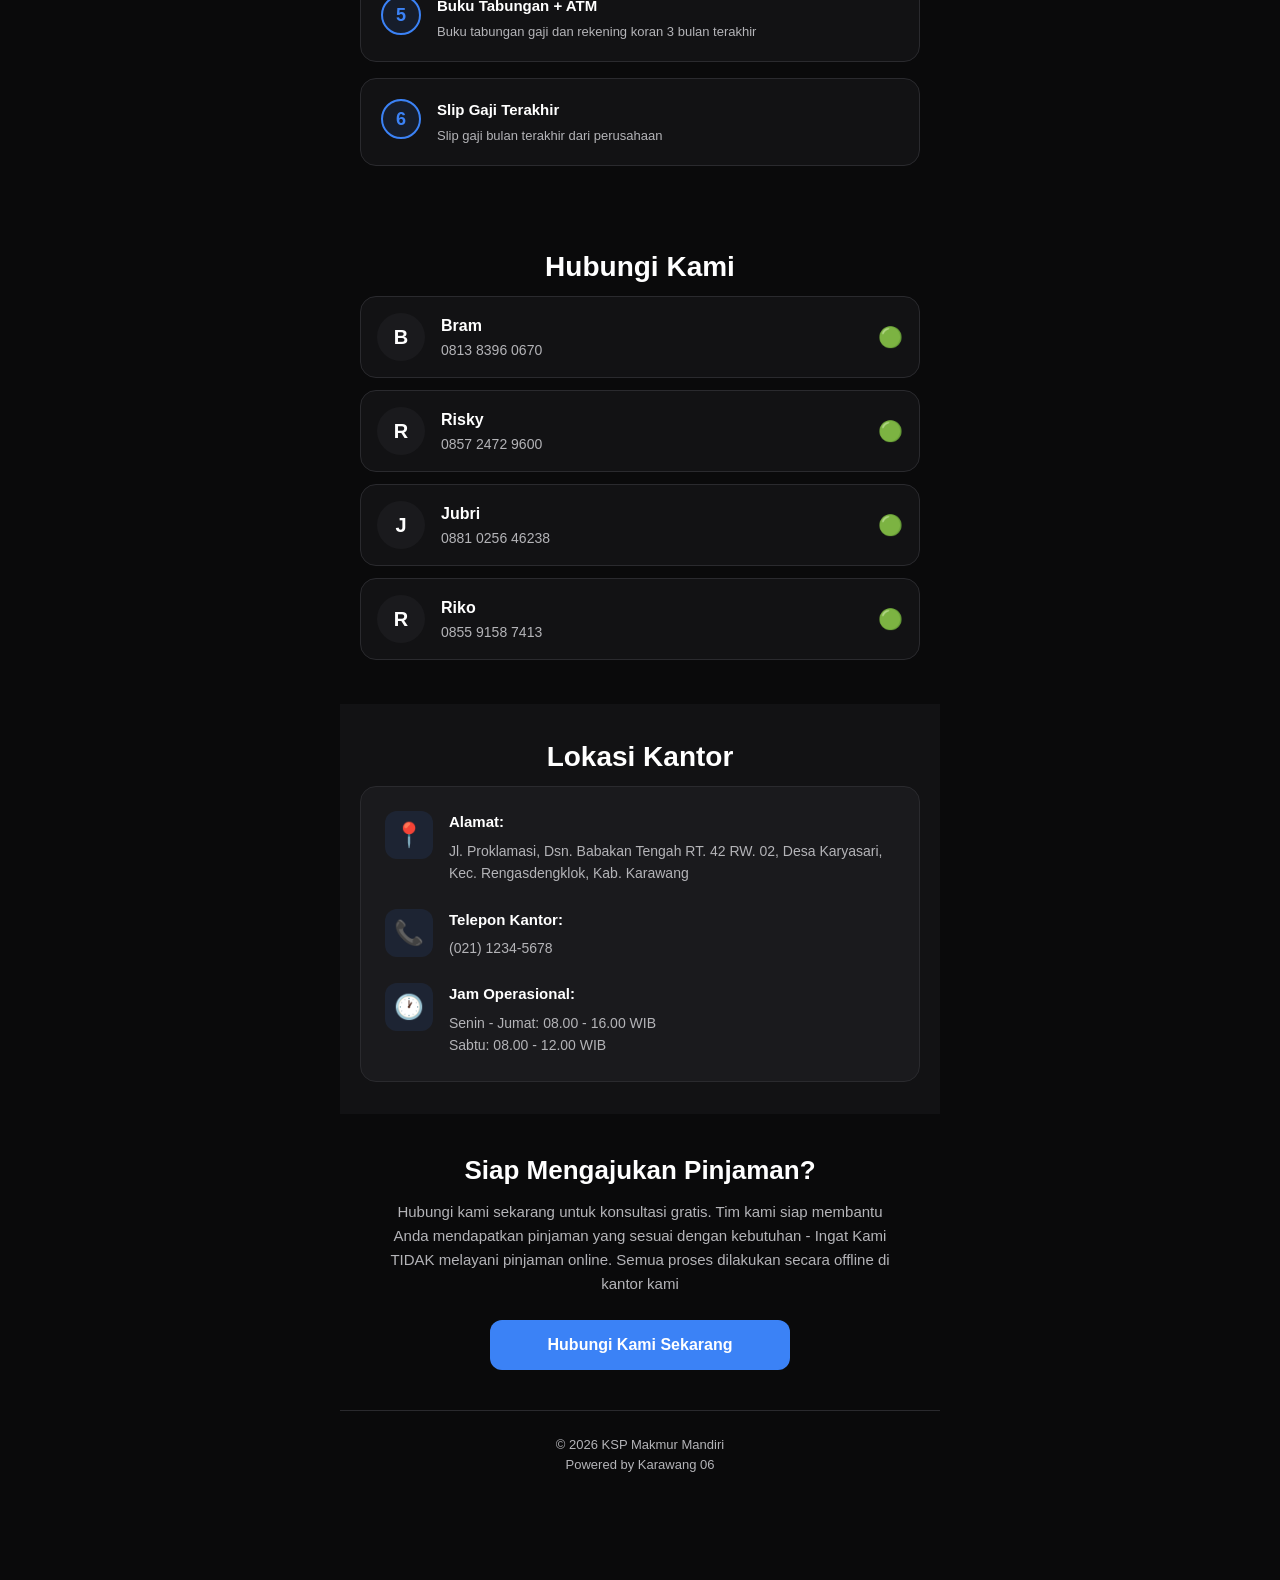
==== commit a7c347fc: "Update index.html" ====
--- a/index.html
+++ b/index.html
@@ -352,7 +352,7 @@
         <section class="cta-section">
             <h2 class="cta-title">Siap Mengajukan Pinjaman?</h2>
             <p class="cta-description">
-                Hubungi kami sekarang untuk konsultasi gratis. Tim kami siap membantu Anda mendapatkan pinjaman yang sesuai dengan kebutuhan.
+                Hubungi kami sekarang untuk konsultasi gratis. Tim kami siap membantu Anda mendapatkan pinjaman yang sesuai dengan kebutuhan
                 - Ingat Kami TIDAK melayani pinjaman online. Semua proses dilakukan secara offline di kantor kami
             </p>
             <button class="btn-cta" id="btnAjukanCTA">Hubungi Kami Sekarang</button>
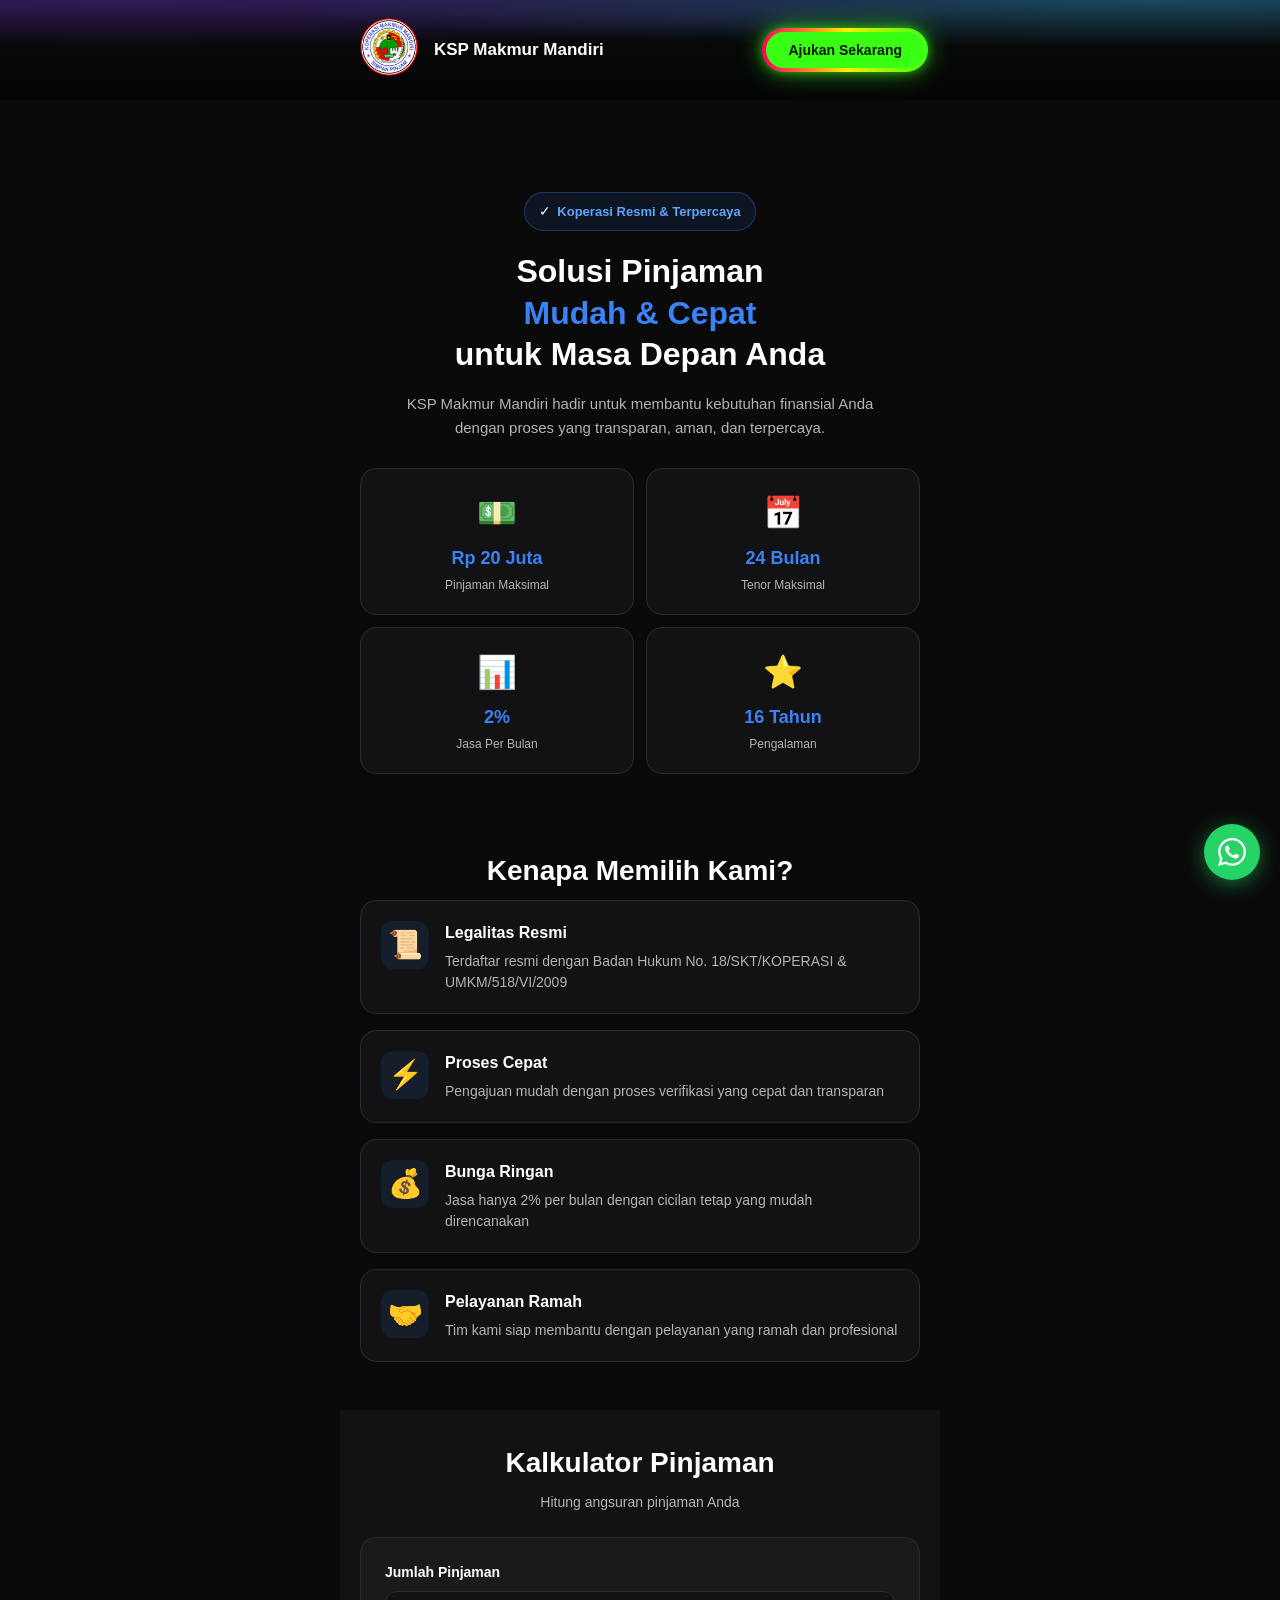
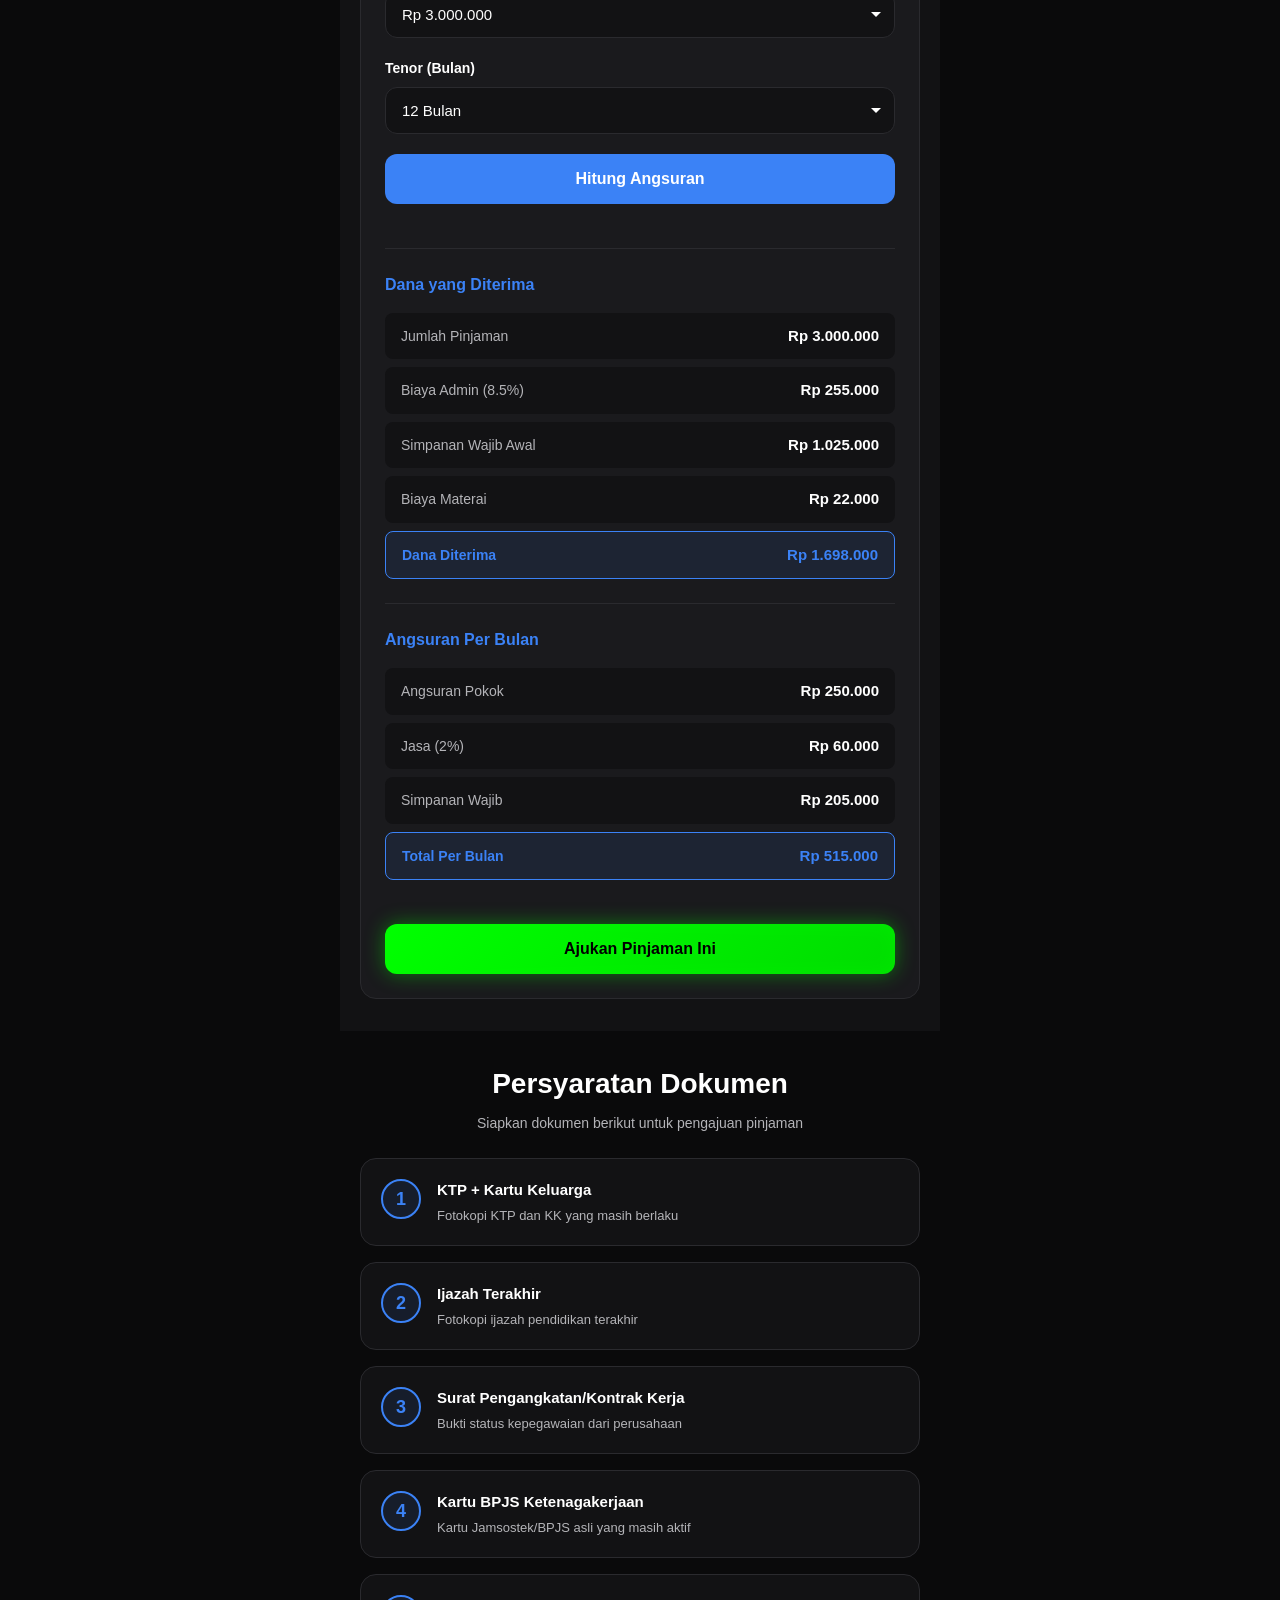
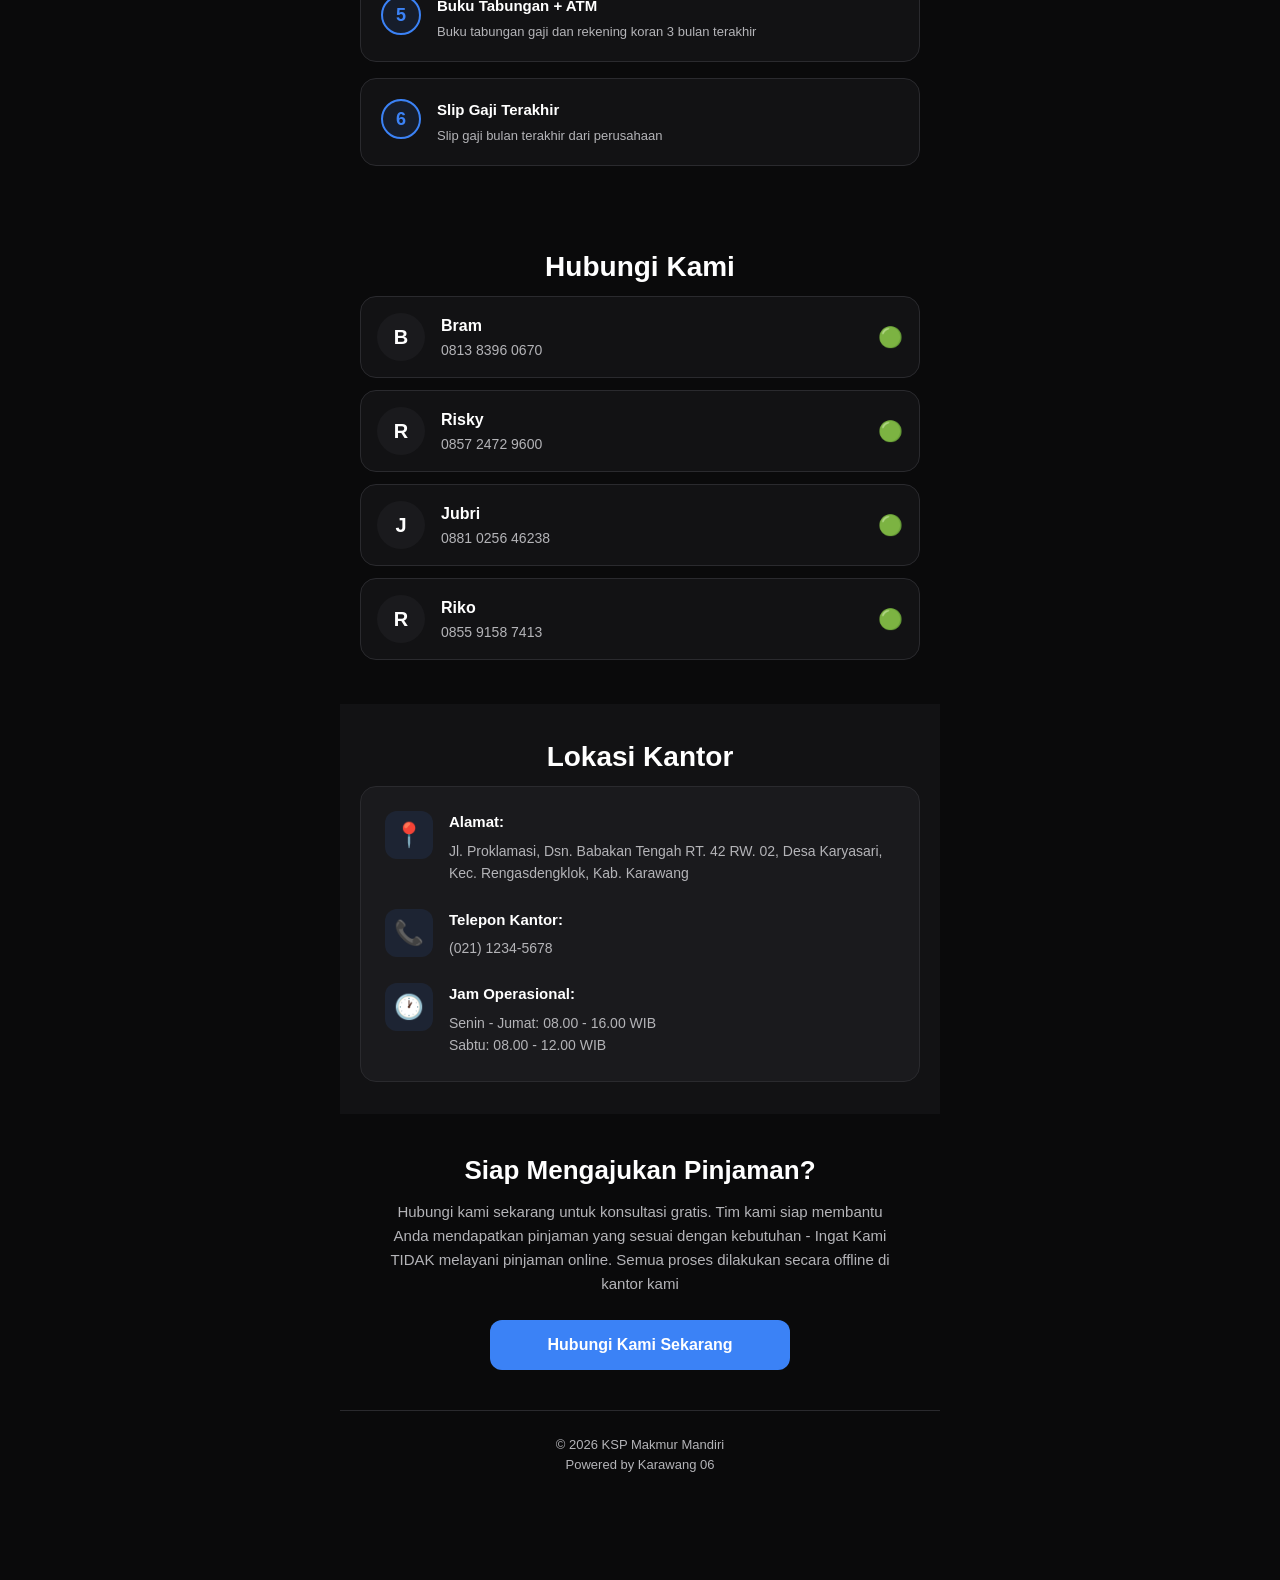
==== commit 9b91f5fd: "Update index.html" ====
--- a/index.html
+++ b/index.html
@@ -118,22 +118,39 @@
                     <label class="input-label">Jumlah Pinjaman</label>
                     <select id="loanAmount" class="input-select">
                         <option value="3000000">Rp 3.000.000</option>
+                        <option value="3500000">Rp 3.500.000</option>
                         <option value="4000000">Rp 4.000.000</option>
+                        <option value="4500000">Rp 4.500.000</option>
                         <option value="5000000">Rp 5.000.000</option>
+                        <option value="5500000">Rp 5.500.000</option>
                         <option value="6000000">Rp 6.000.000</option>
+                        <option value="6500000">Rp 6.500.000</option>
                         <option value="7000000">Rp 7.000.000</option>
+                        <option value="7500000">Rp 7.500.000</option>
                         <option value="8000000">Rp 8.000.000</option>
+                        <option value="8500000">Rp 8.500.000</option>
                         <option value="9000000">Rp 9.000.000</option>
-                        <option value="10000000" selected>Rp 10.000.000</option>
+                        <option value="9500000">Rp 9.500.000</option>
+                        <option value="10000000">Rp 10.000.000</option>
+                        <option value="10500000">Rp 10.500.000</option>
                         <option value="11000000">Rp 11.000.000</option>
+                        <option value="11500000">Rp 11.500.000</option>
                         <option value="12000000">Rp 12.000.000</option>
+                        <option value="12500000">Rp 12.500.000</option>
                         <option value="13000000">Rp 13.000.000</option>
+                        <option value="13500000">Rp 13.500.000</option>
                         <option value="14000000">Rp 14.000.000</option>
+                        <option value="14500000">Rp 14.500.000</option>
                         <option value="15000000">Rp 15.000.000</option>
+                        <option value="15500000">Rp 15.500.000</option>
                         <option value="16000000">Rp 16.000.000</option>
+                        <option value="16500000">Rp 16.500.000</option>
                         <option value="17000000">Rp 17.000.000</option>
+                        <option value="17500000">Rp 17.500.000</option>
                         <option value="18000000">Rp 18.000.000</option>
+                        <option value="18500000">Rp 18.500.000</option>
                         <option value="19000000">Rp 19.000.000</option>
+                        <option value="19500000">Rp 19.500.000</option>
                         <option value="20000000">Rp 20.000.000</option>
                     </select>
                 </div>
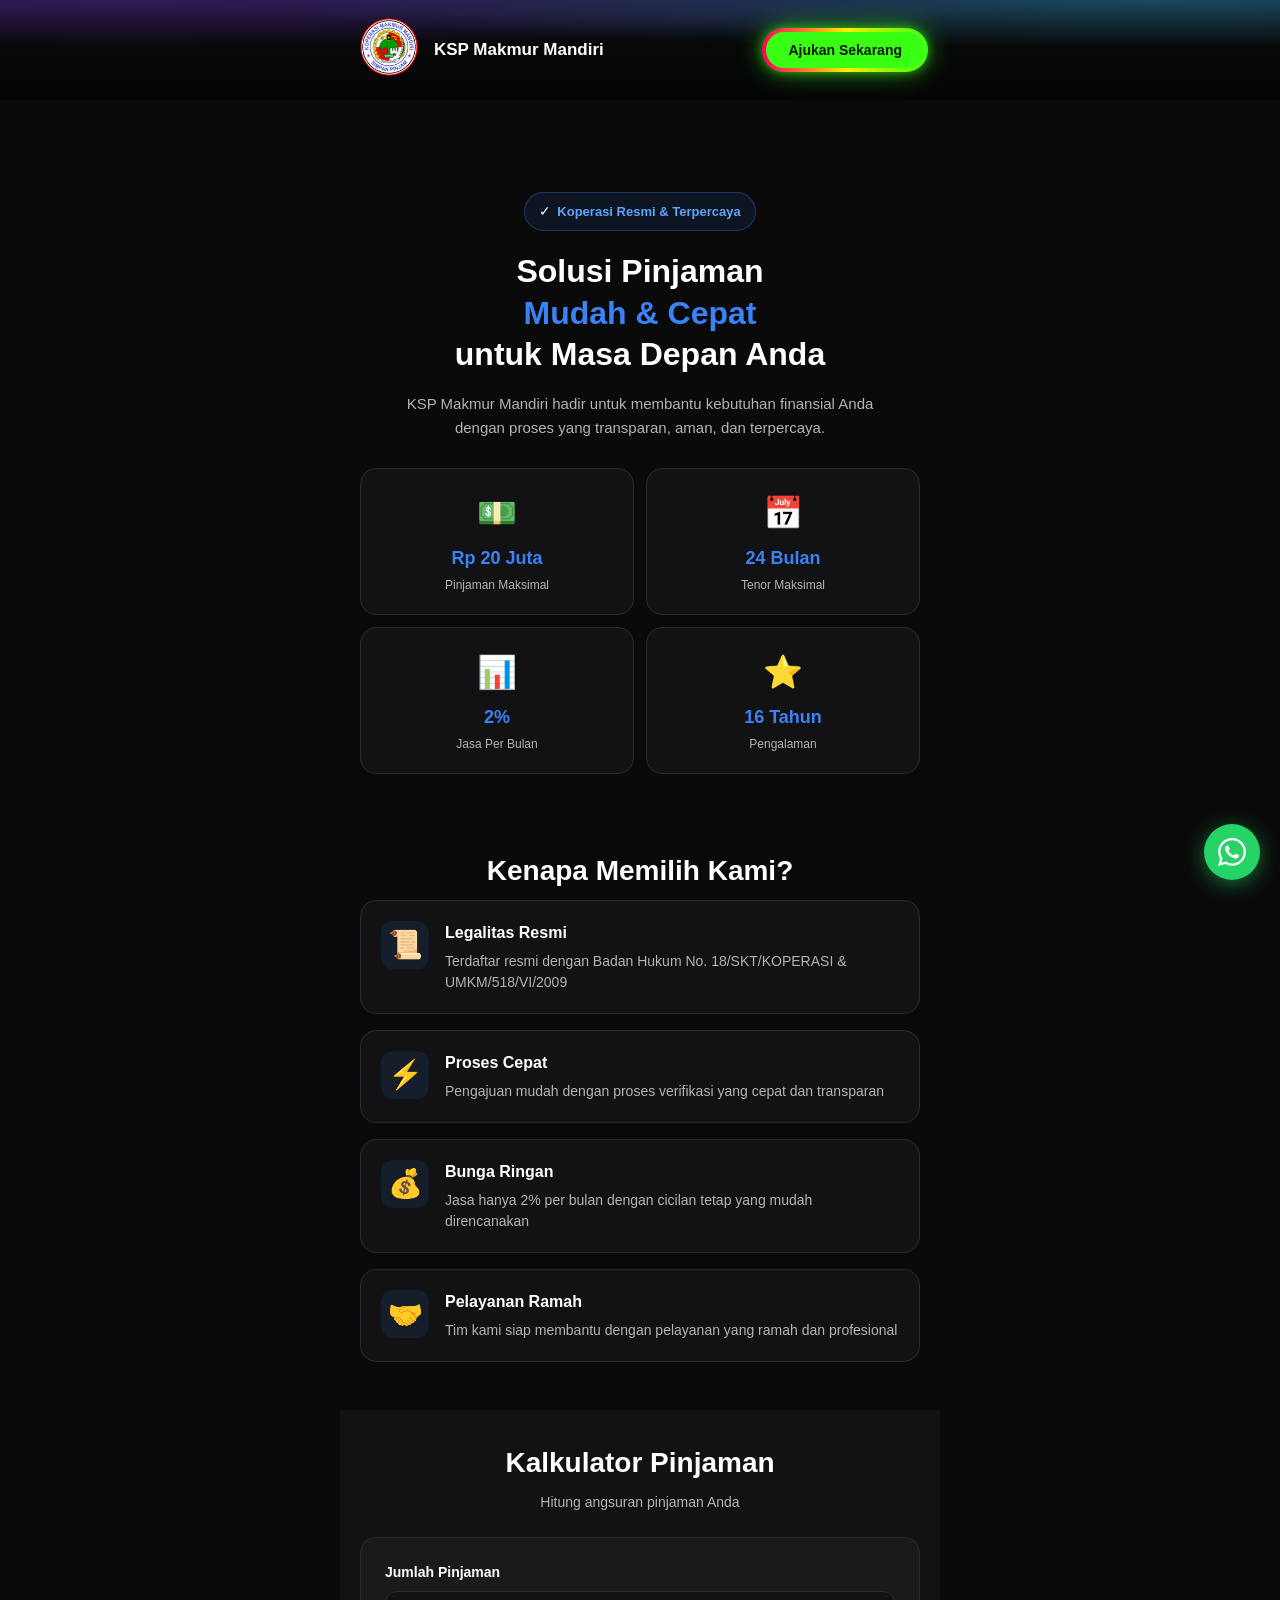
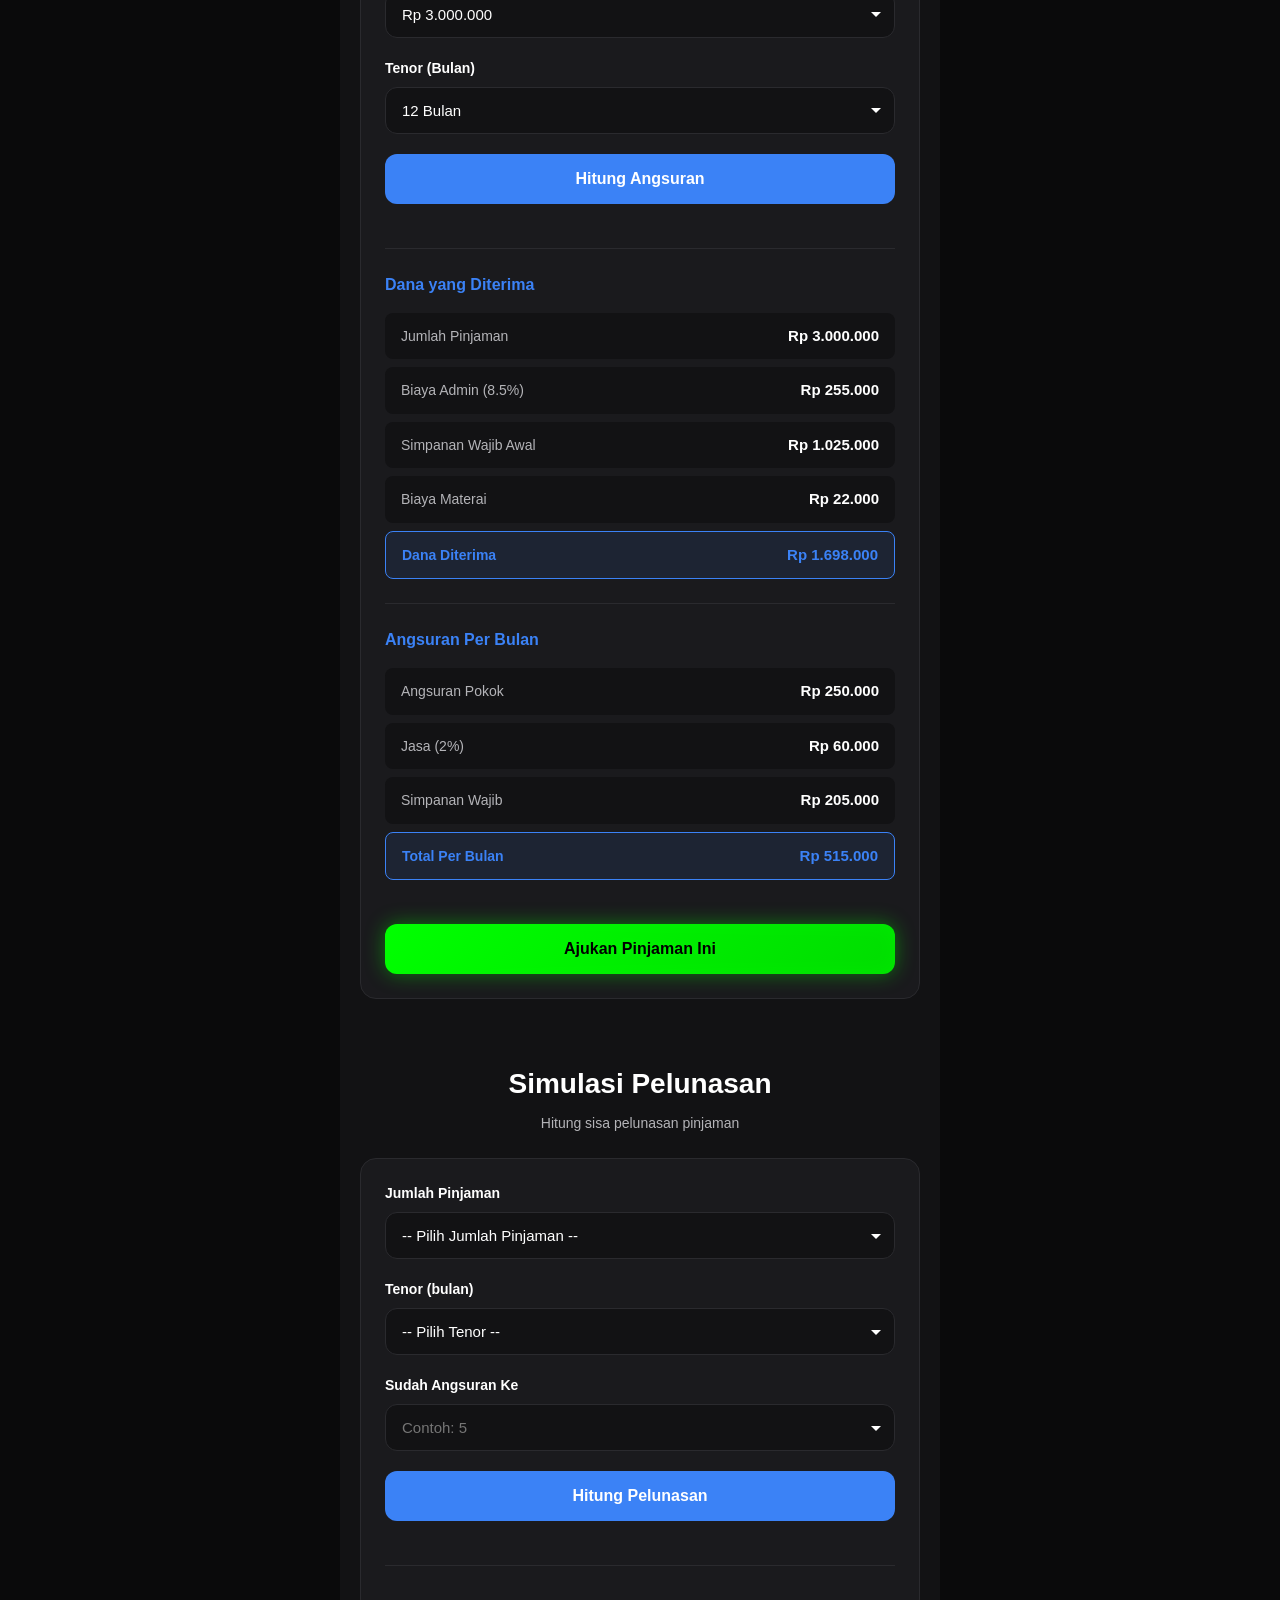
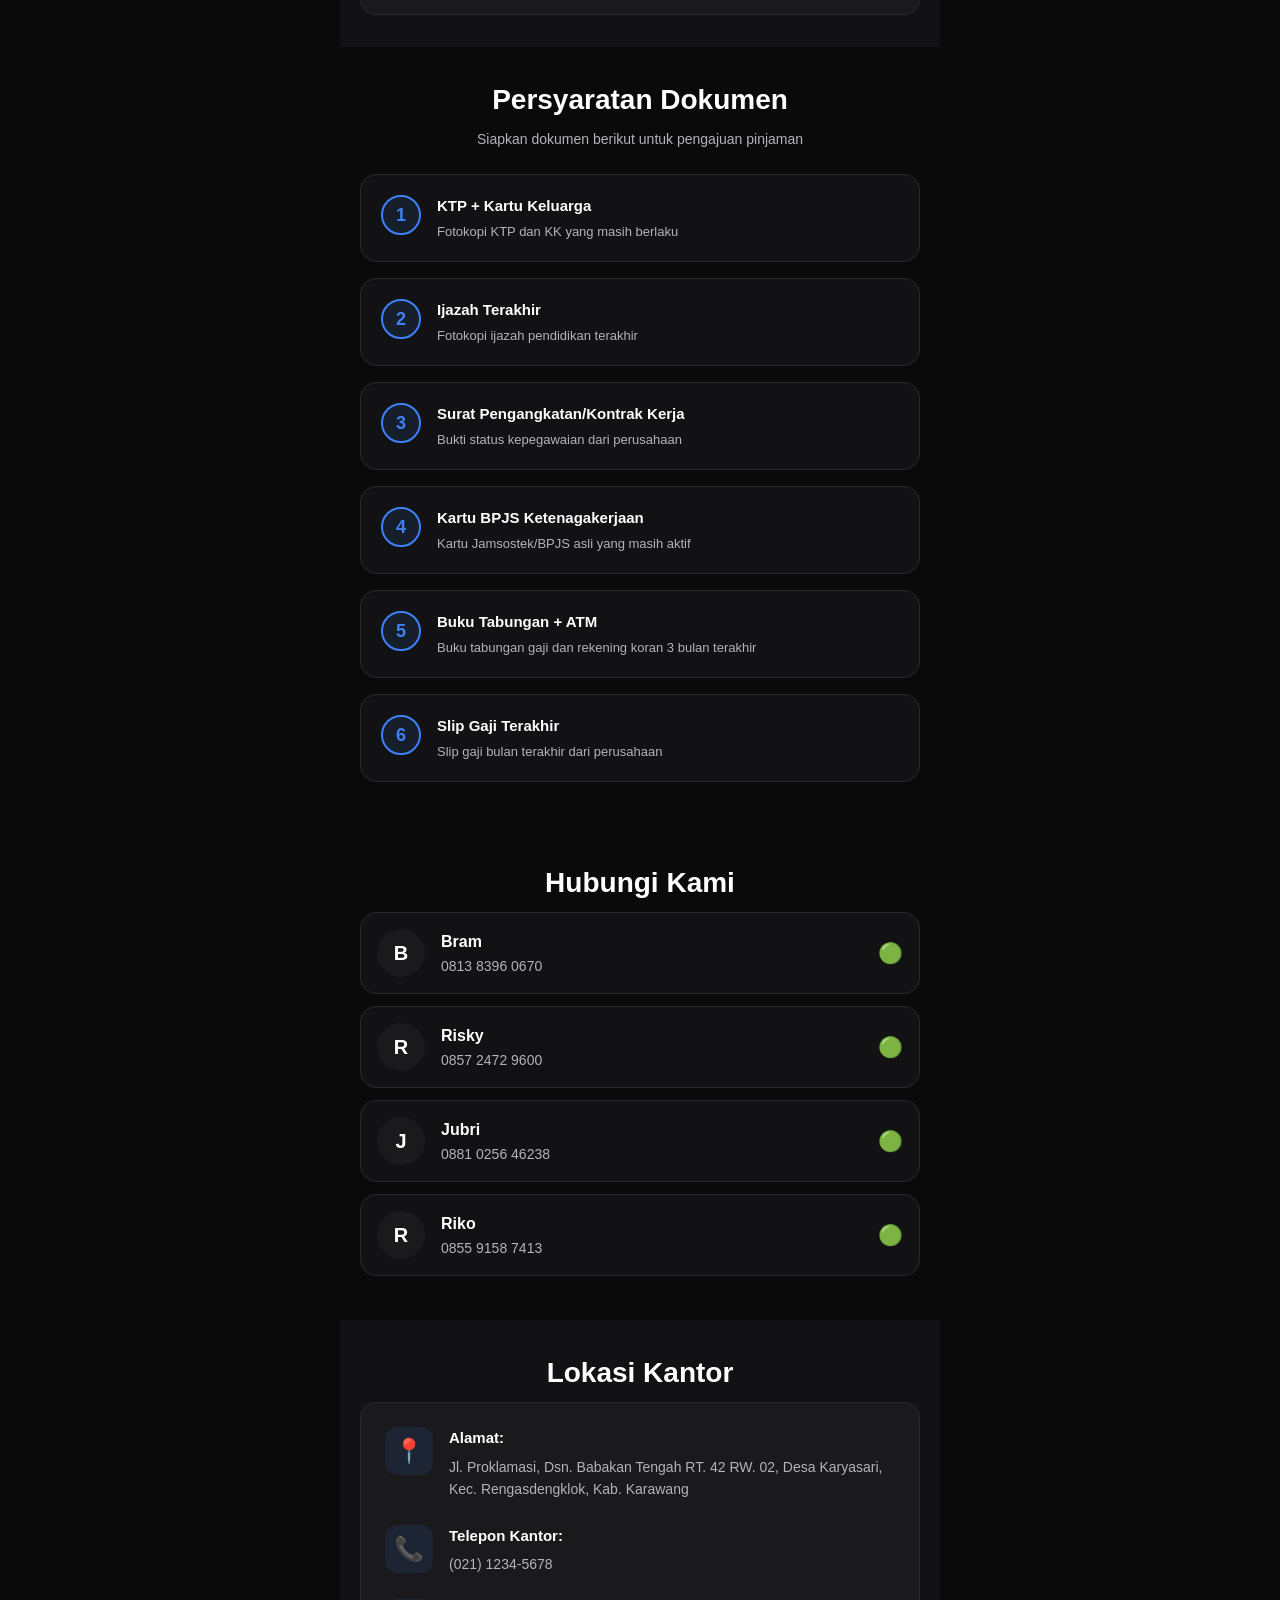
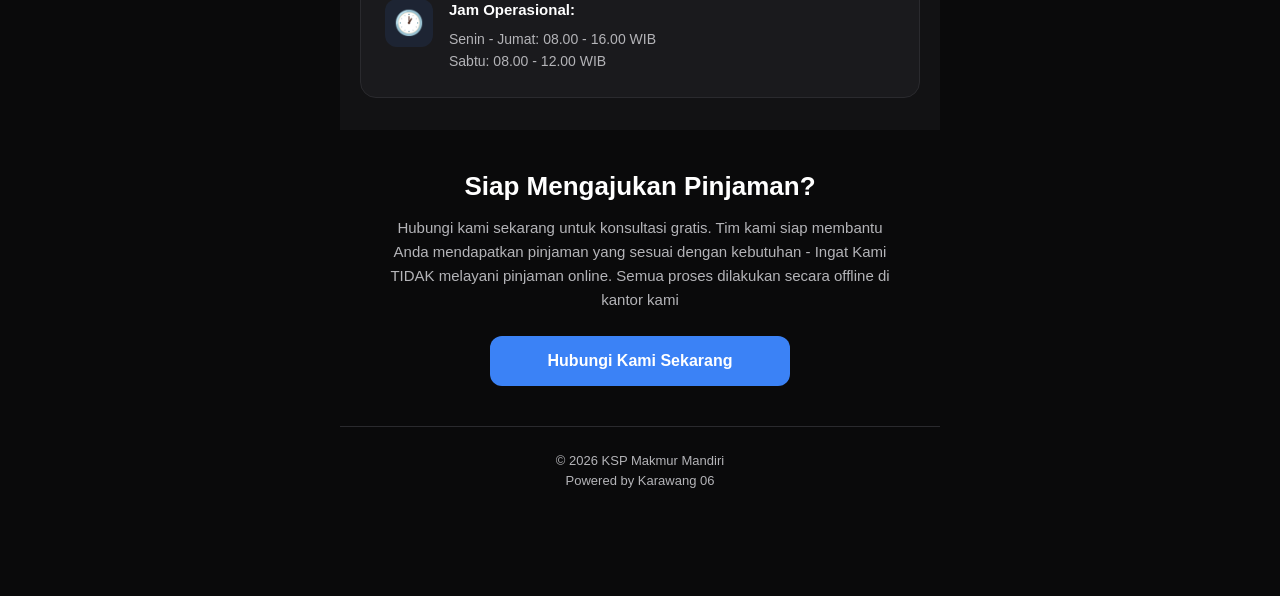
==== commit 7bf5862d: "Update index.html" ====
--- a/index.html
+++ b/index.html
@@ -239,6 +239,108 @@
             </div>
         </section>
 
+        <!-- ============================= -->
+        <!-- SIMULASI PELUNASAN -->
+        <!-- ============================= -->
+
+        <section class="section calculator-section">
+
+        <h2 class="section-title">Simulasi Pelunasan</h2>
+        <p class="section-subtitle">Hitung sisa pelunasan pinjaman</p>
+
+        <div class="calculator-container">
+
+        <div class="input-group">
+        <label class="input-label">Jumlah Pinjaman</label>
+
+        <select id="pelunasanPinjaman" class="input-select">
+        <option value="">-- Pilih Jumlah Pinjaman --</option>
+
+        <option value="3000000">Rp 3.000.000</option>
+        <option value="3500000">Rp 3.500.000</option>
+        <option value="4000000">Rp 4.000.000</option>
+        <option value="4500000">Rp 4.500.000</option>
+        <option value="5000000">Rp 5.000.000</option>
+        <option value="5500000">Rp 5.500.000</option>
+        <option value="6000000">Rp 6.000.000</option>
+        <option value="6500000">Rp 6.500.000</option>
+        <option value="7000000">Rp 7.000.000</option>
+        <option value="7500000">Rp 7.500.000</option>
+        <option value="8000000">Rp 8.000.000</option>
+        <option value="8500000">Rp 8.500.000</option>
+        <option value="9000000">Rp 9.000.000</option>
+        <option value="9500000">Rp 9.500.000</option>
+        <option value="10000000">Rp 10.000.000</option>
+        <option value="10500000">Rp 10.500.000</option>
+        <option value="11000000">Rp 11.000.000</option>
+        <option value="11500000">Rp 11.500.000</option>
+        <option value="12000000">Rp 12.000.000</option>
+        <option value="12500000">Rp 12.500.000</option>
+        <option value="13000000">Rp 13.000.000</option>
+        <option value="13500000">Rp 13.500.000</option>
+        <option value="14000000">Rp 14.000.000</option>
+        <option value="14500000">Rp 14.500.000</option>
+        <option value="15000000">Rp 15.000.000</option>
+        <option value="15500000">Rp 15.500.000</option>
+        <option value="16000000">Rp 16.000.000</option>
+        <option value="16500000">Rp 16.500.000</option>
+        <option value="17000000">Rp 17.000.000</option>
+        <option value="17500000">Rp 17.500.000</option>
+        <option value="18000000">Rp 18.000.000</option>
+        <option value="18500000">Rp 18.500.000</option>
+        <option value="19000000">Rp 19.000.000</option>
+        <option value="19500000">Rp 19.500.000</option>
+        <option value="20000000">Rp 20.000.000</option>
+
+        </select>
+        </div>
+
+        <div class="input-group">
+        <label class="input-label">Tenor (bulan)</label>
+
+        <select id="pelunasanTenor" class="input-select">
+        <option value="">-- Pilih Tenor --</option>
+        <option value="3">3 Bulan</option>
+        <option value="4">4 Bulan</option>
+        <option value="5">5 Bulan</option>
+        <option value="6">6 Bulan</option>
+        <option value="7">7 Bulan</option>
+        <option value="8">8 Bulan</option>
+        <option value="9">9 Bulan</option>
+        <option value="10">10 Bulan</option>
+        <option value="11">11 Bulan</option>
+        <option value="12">12 Bulan</option>
+        <option value="13">13 Bulan</option>
+        <option value="14">14 Bulan</option>
+        <option value="15">15 Bulan</option>
+        <option value="16">16 Bulan</option>
+        <option value="17">17 Bulan</option>
+        <option value="18">18 Bulan</option>
+        <option value="19">19 Bulan</option>
+        <option value="20">20 Bulan</option>
+        <option value="21">21 Bulan</option>
+        <option value="22">22 Bulan</option>
+        <option value="23">23 Bulan</option>
+        <option value="24">24 Bulan</option>
+        </select>
+
+        </div>
+
+        <div class="input-group">
+        <label class="input-label">Sudah Angsuran Ke</label>
+        <input type="number" id="pelunasanKe" class="input-select" placeholder="Contoh: 5">
+        </div>
+
+        <button class="btn-calculate" onclick="hitungPelunasanUI()">
+        Hitung Pelunasan
+        </button>
+
+        <div id="hasilPelunasan" class="result-container"></div>
+
+        </div>
+        </section>
+
+
         <!-- Persyaratan Section -->
         <section class="section">
             <h2 class="section-title">Persyaratan Dokumen</h2>
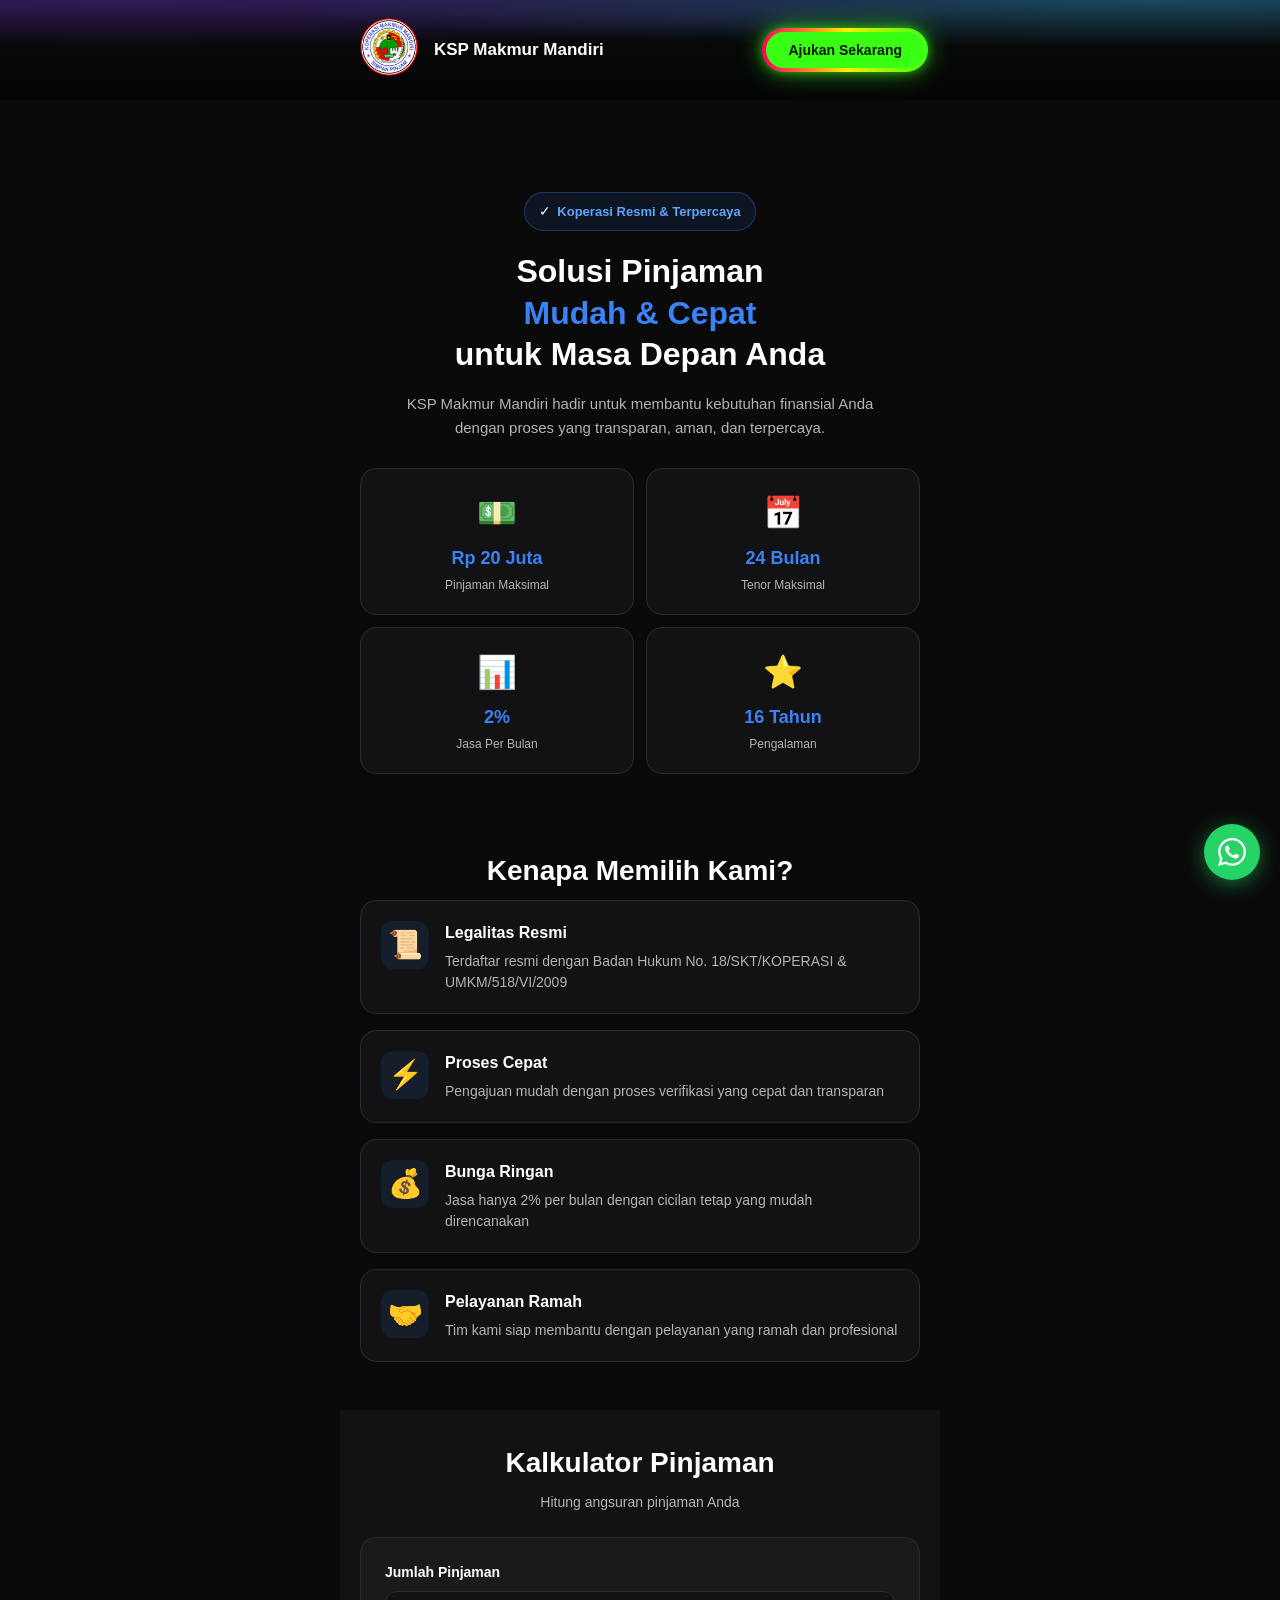
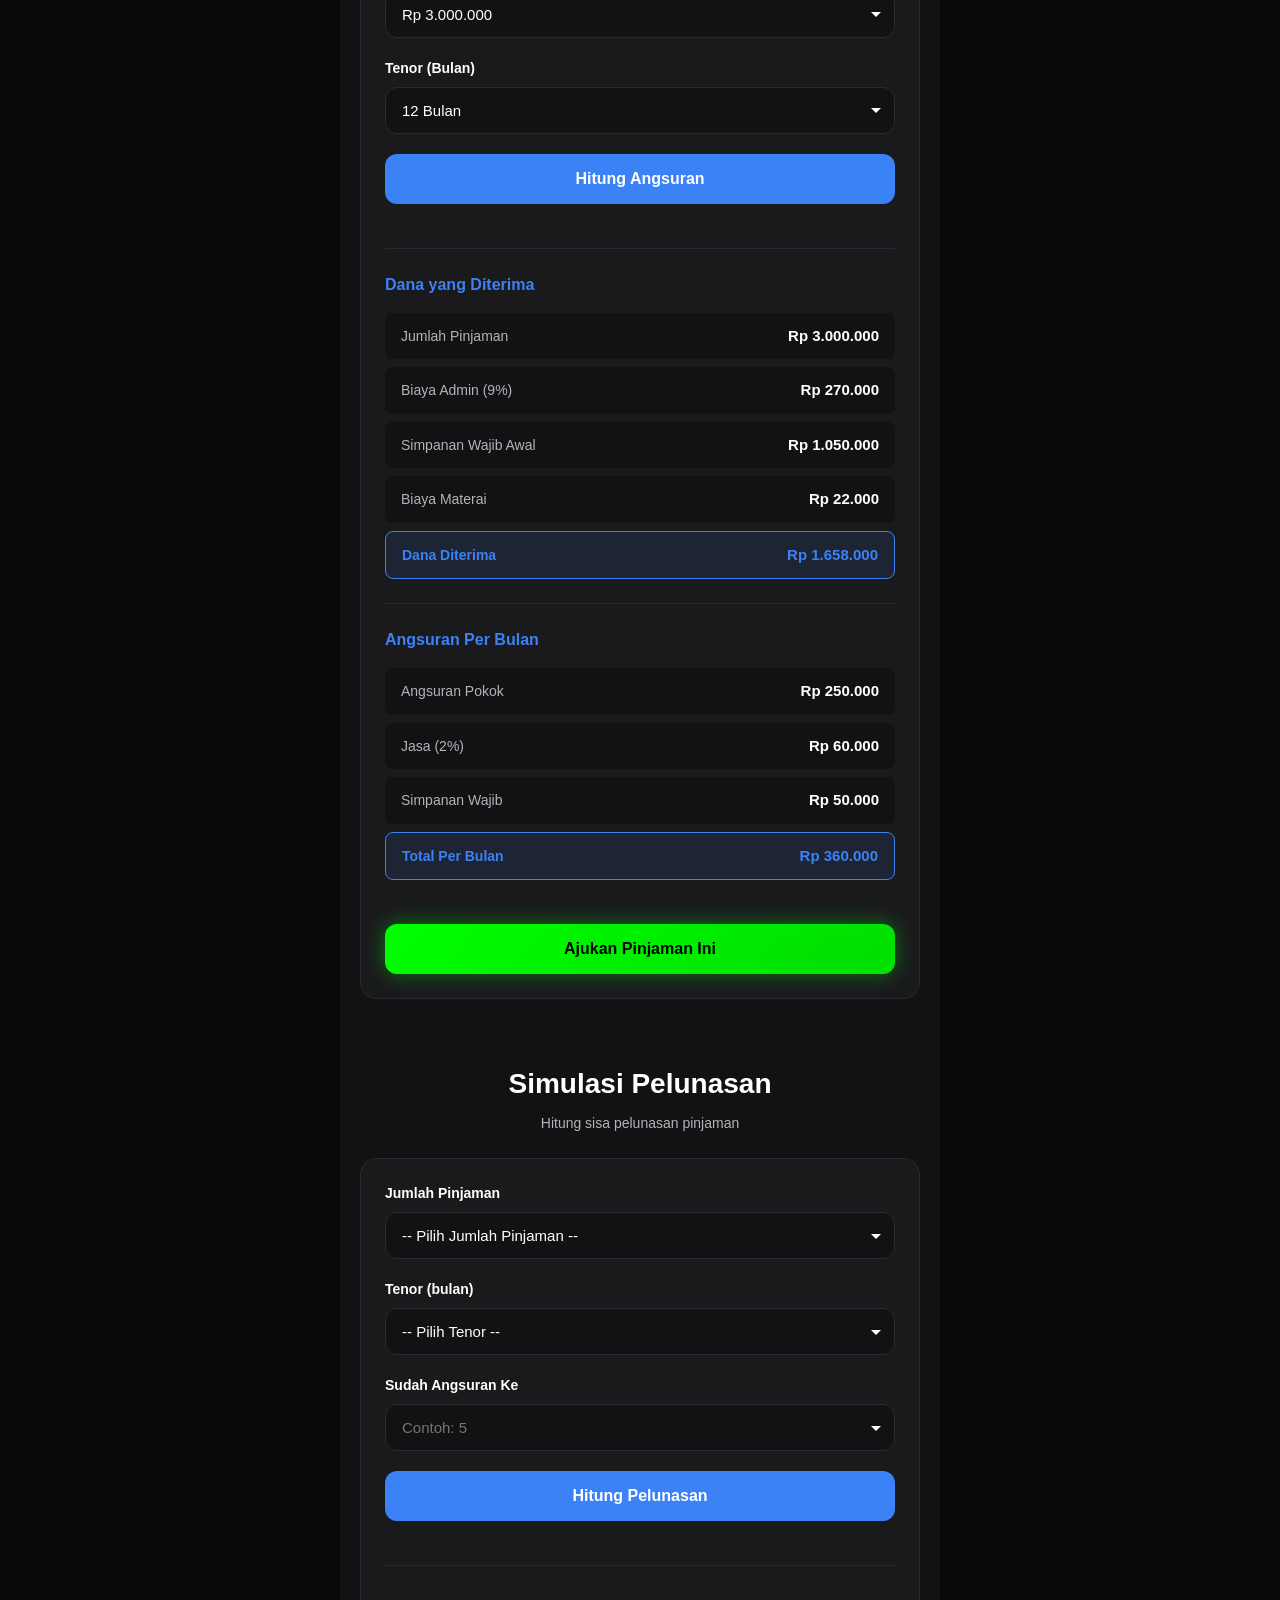
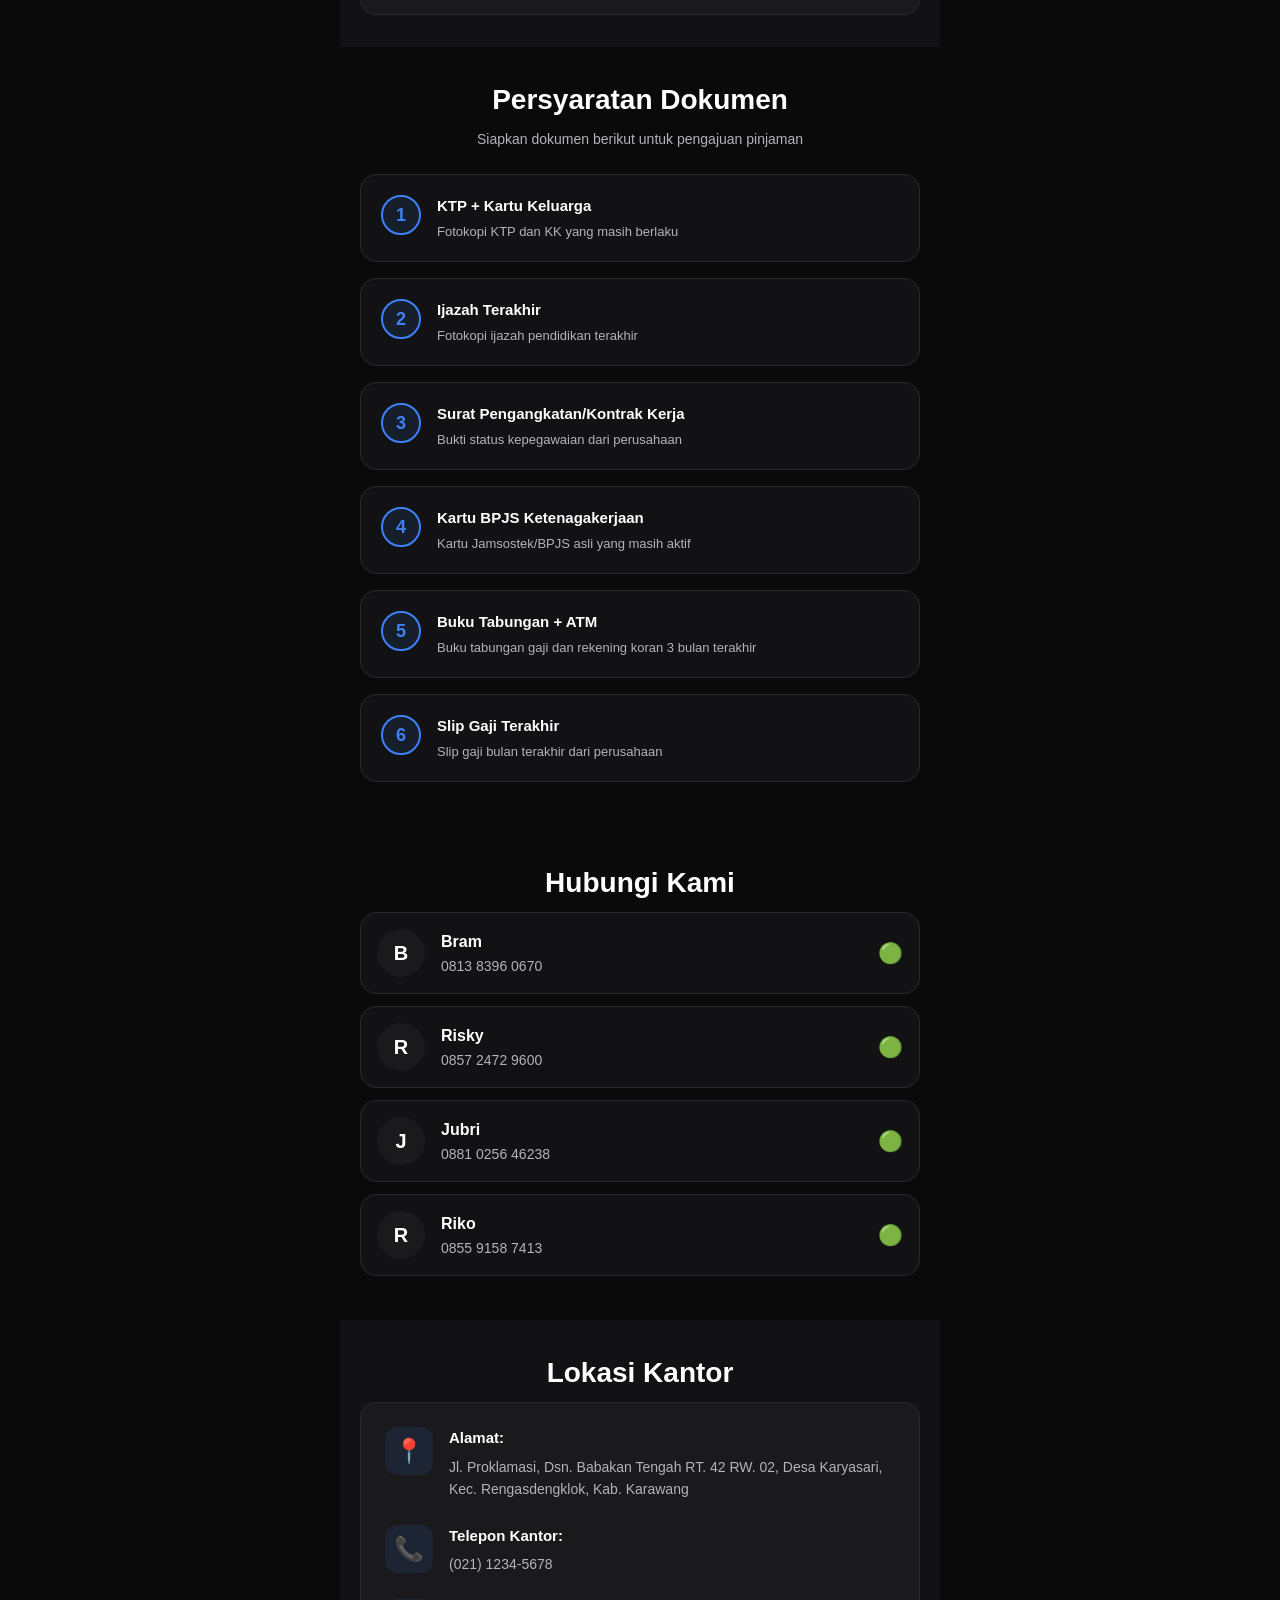
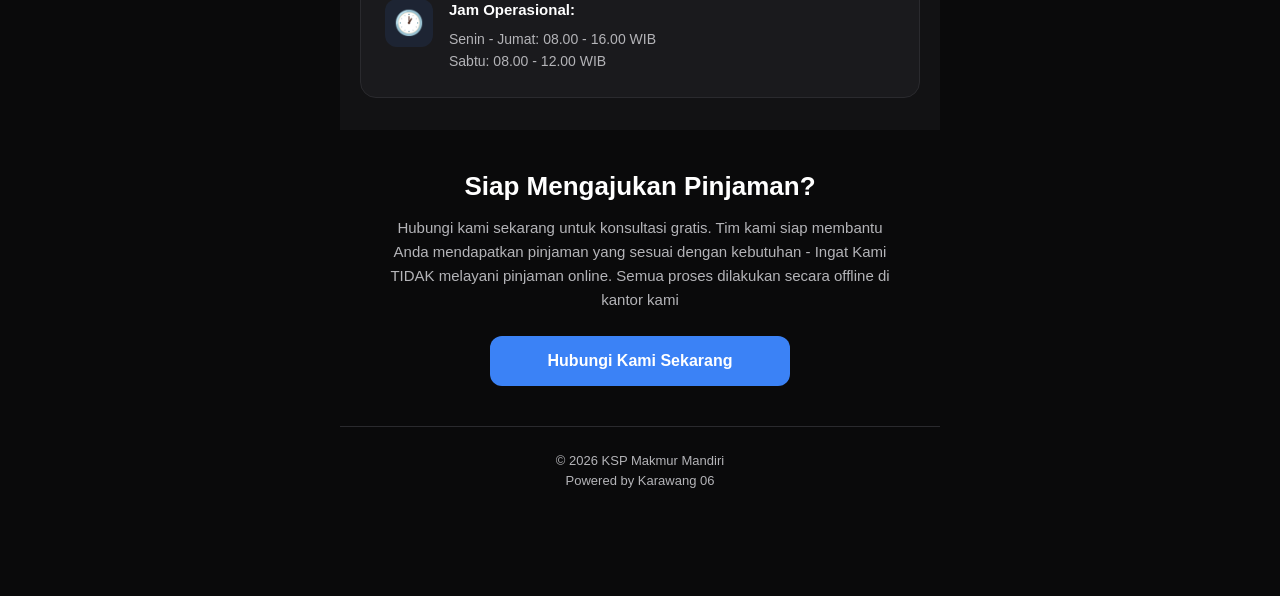
==== commit ef8f08a7: "Update index.html" ====
--- a/index.html
+++ b/index.html
@@ -193,7 +193,7 @@
                             <span class="result-value" id="resultLoanAmount">-</span>
                         </div>
                         <div class="result-item">
-                            <span class="result-label">Biaya Admin (8.5%)</span>
+                            <span class="result-label">Biaya Admin (9%)</span>
                             <span class="result-value" id="resultAdminFee">-</span>
                         </div>
                         <div class="result-item">
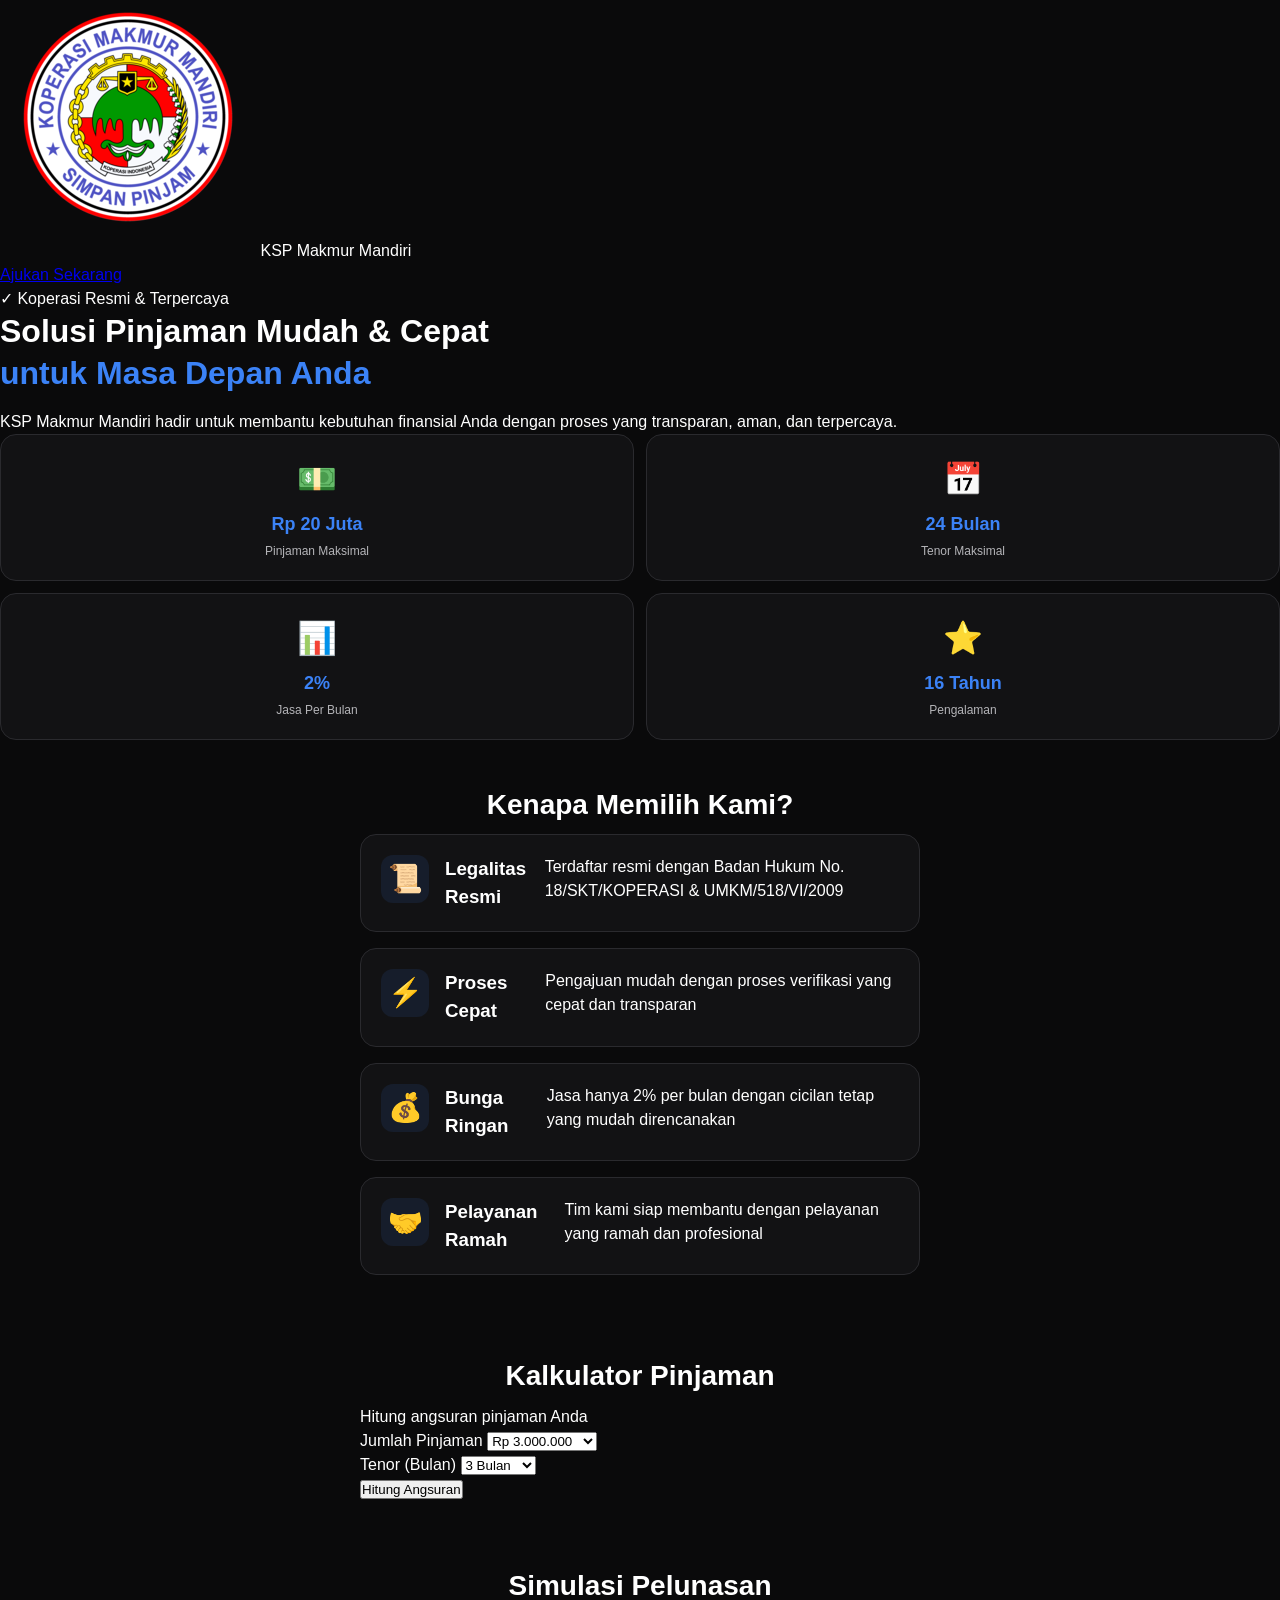
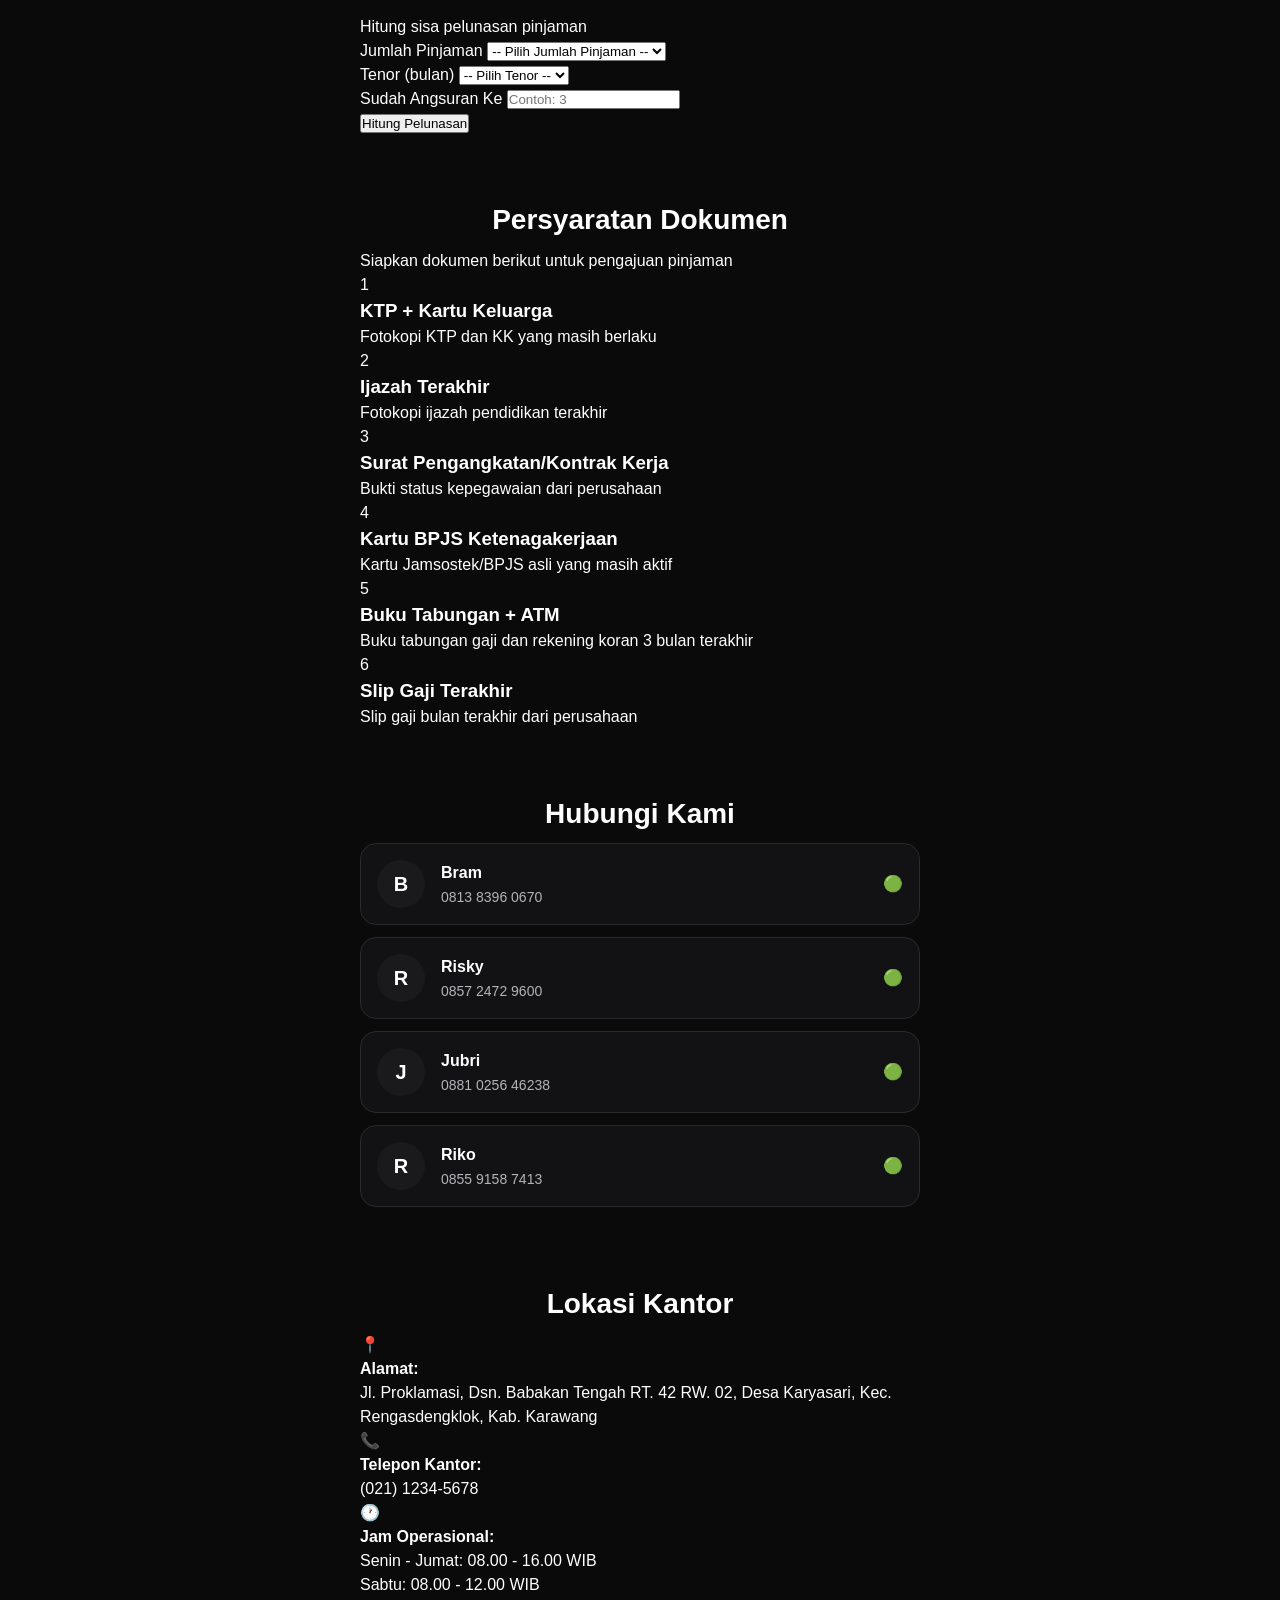
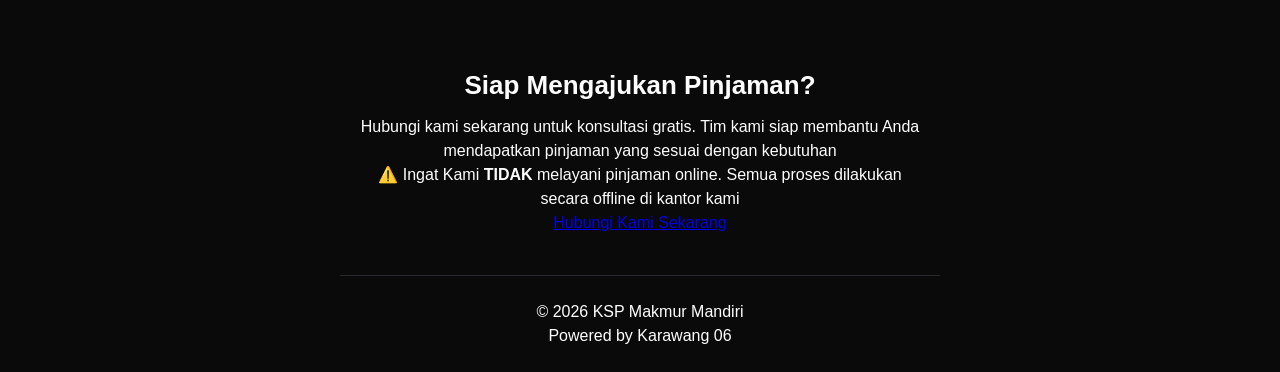
==== commit 020a4b4f: "Update index.html" ====
--- a/index.html
+++ b/index.html
@@ -1,498 +1,512 @@
 <!DOCTYPE html>
 <html lang="id">
 <head>
-    <meta charset="UTF-8">
-    <meta name="viewport" content="width=device-width, initial-scale=1.0, maximum-scale=1.0, user-scalable=no">
-    <meta name="description" content="KSP Makmur Mandiri - Koperasi Simpan Pinjam Terpercaya">
-    <title>KSP Makmur Mandiri | Pinjaman Mudah & Cepat</title>
-    <link rel="stylesheet" href="style.css">
+  <meta charset="UTF-8" />
+  <meta name="viewport" content="width=device-width, initial-scale=1.0, maximum-scale=1.0" />
+  <meta name="theme-color" content="#1a6b3c" />
+  <title>KSP Makmur Mandiri | Pinjaman Mudah & Cepat</title>
+  <link rel="icon" href="https://makmurmandiri.github.io/kokok/ksp.ico" type="image/x-icon" />
+  <link rel="preconnect" href="https://fonts.googleapis.com" />
+  <link rel="preconnect" href="https://fonts.gstatic.com" crossorigin />
+  <link href="https://fonts.googleapis.com/css2?family=Plus+Jakarta+Sans:wght@400;500;600;700;800&family=Merriweather:wght@700;900&display=swap" rel="stylesheet" />
+  <link rel="stylesheet" href="style.css" />
 </head>
 <body>
-    <!-- Header Mobile -->
-    <header class="header-mobile">
-  <div class="header-container">
-
-    <div class="logo">
-      <img src="kokok/ksp.ico" alt="Logo KSP Makmur Mandiri" class="logo-img">
-      <span class="logo-text">KSP Makmur Mandiri</span>
-    </div>
-
-    <button class="btn-ajukan" id="btnAjukanHeader">
-      Ajukan Sekarang
-    </button>
-
-  </div>
-</header>
-
-    <!-- Main Content -->
-    <main class="main-content">
-        <!-- Hero Section -->
-        <section class="hero-section">
-            <div class="badge">
-                <span class="badge-icon">✓</span>
-                <span class="badge-text">Koperasi Resmi & Terpercaya</span>
-            </div>
-            
-            <h1 class="hero-title">
-                Solusi Pinjaman<br>
-                <span class="highlight">Mudah & Cepat</span><br>
-                untuk Masa Depan Anda
-            </h1>
-            
-            <p class="hero-description">
-                KSP Makmur Mandiri hadir untuk membantu kebutuhan finansial Anda dengan proses yang transparan, aman, dan terpercaya.
-            </p>
-
-            <!-- Stats Grid -->
-            <div class="stats-grid">
-                <div class="stat-card">
-                    <div class="stat-icon">💵</div>
-                    <div class="stat-value">Rp 20 Juta</div>
-                    <div class="stat-label">Pinjaman Maksimal</div>
-                </div>
-                <div class="stat-card">
-                    <div class="stat-icon">📅</div>
-                    <div class="stat-value">24 Bulan</div>
-                    <div class="stat-label">Tenor Maksimal</div>
-                </div>
-            </div>
-
-            <div class="stats-grid">
-                <div class="stat-card">
-                    <div class="stat-icon">📊</div>
-                    <div class="stat-value">2%</div>
-                    <div class="stat-label">Jasa Per Bulan</div>
-                </div>
-                <div class="stat-card">
-                    <div class="stat-icon">⭐</div>
-                    <div class="stat-value">16 Tahun</div>
-                    <div class="stat-label">Pengalaman</div>
-                </div>
-            </div>
-        </section>
-
-        <!-- Keunggulan Section -->
-        <section class="section">
-            <h2 class="section-title">Kenapa Memilih Kami?</h2>
-            
-            <div class="feature-card">
-                <div class="feature-icon">📜</div>
-                <div class="feature-content">
-                    <h3 class="feature-title">Legalitas Resmi</h3>
-                    <p class="feature-desc">Terdaftar resmi dengan Badan Hukum No. 18/SKT/KOPERASI & UMKM/518/VI/2009</p>
-                </div>
-            </div>
-
-            <div class="feature-card">
-                <div class="feature-icon">⚡</div>
-                <div class="feature-content">
-                    <h3 class="feature-title">Proses Cepat</h3>
-                    <p class="feature-desc">Pengajuan mudah dengan proses verifikasi yang cepat dan transparan</p>
-                </div>
-            </div>
-
-            <div class="feature-card">
-                <div class="feature-icon">💰</div>
-                <div class="feature-content">
-                    <h3 class="feature-title">Bunga Ringan</h3>
-                    <p class="feature-desc">Jasa hanya 2% per bulan dengan cicilan tetap yang mudah direncanakan</p>
-                </div>
-            </div>
-
-            <div class="feature-card">
-                <div class="feature-icon">🤝</div>
-                <div class="feature-content">
-                    <h3 class="feature-title">Pelayanan Ramah</h3>
-                    <p class="feature-desc">Tim kami siap membantu dengan pelayanan yang ramah dan profesional</p>
-                </div>
-            </div>
-        </section>
-
-        <!-- Kalkulator Section -->
-        <section class="section calculator-section">
-            <h2 class="section-title">Kalkulator Pinjaman</h2>
-            <p class="section-subtitle">Hitung angsuran pinjaman Anda</p>
-
-            <div class="calculator-container">
-                <div class="input-group">
-                    <label class="input-label">Jumlah Pinjaman</label>
-                    <select id="loanAmount" class="input-select">
-                        <option value="3000000">Rp 3.000.000</option>
-                        <option value="3500000">Rp 3.500.000</option>
-                        <option value="4000000">Rp 4.000.000</option>
-                        <option value="4500000">Rp 4.500.000</option>
-                        <option value="5000000">Rp 5.000.000</option>
-                        <option value="5500000">Rp 5.500.000</option>
-                        <option value="6000000">Rp 6.000.000</option>
-                        <option value="6500000">Rp 6.500.000</option>
-                        <option value="7000000">Rp 7.000.000</option>
-                        <option value="7500000">Rp 7.500.000</option>
-                        <option value="8000000">Rp 8.000.000</option>
-                        <option value="8500000">Rp 8.500.000</option>
-                        <option value="9000000">Rp 9.000.000</option>
-                        <option value="9500000">Rp 9.500.000</option>
-                        <option value="10000000">Rp 10.000.000</option>
-                        <option value="10500000">Rp 10.500.000</option>
-                        <option value="11000000">Rp 11.000.000</option>
-                        <option value="11500000">Rp 11.500.000</option>
-                        <option value="12000000">Rp 12.000.000</option>
-                        <option value="12500000">Rp 12.500.000</option>
-                        <option value="13000000">Rp 13.000.000</option>
-                        <option value="13500000">Rp 13.500.000</option>
-                        <option value="14000000">Rp 14.000.000</option>
-                        <option value="14500000">Rp 14.500.000</option>
-                        <option value="15000000">Rp 15.000.000</option>
-                        <option value="15500000">Rp 15.500.000</option>
-                        <option value="16000000">Rp 16.000.000</option>
-                        <option value="16500000">Rp 16.500.000</option>
-                        <option value="17000000">Rp 17.000.000</option>
-                        <option value="17500000">Rp 17.500.000</option>
-                        <option value="18000000">Rp 18.000.000</option>
-                        <option value="18500000">Rp 18.500.000</option>
-                        <option value="19000000">Rp 19.000.000</option>
-                        <option value="19500000">Rp 19.500.000</option>
-                        <option value="20000000">Rp 20.000.000</option>
-                    </select>
-                </div>
-
-                <div class="input-group">
-                    <label class="input-label">Tenor (Bulan)</label>
-                    <select id="loanTenor" class="input-select">
-                        <option value="3">3 Bulan</option>
-                        <option value="4">4 Bulan</option>
-                        <option value="5">5 Bulan</option>
-                        <option value="6">6 Bulan</option>
-                        <option value="7">7 Bulan</option>
-                        <option value="8">8 Bulan</option>
-                        <option value="9">9 Bulan</option>
-                        <option value="10">10 Bulan</option>
-                        <option value="11">11 Bulan</option>
-                        <option value="12" selected>12 Bulan</option>
-                        <option value="13">13 Bulan</option>
-                        <option value="14">14 Bulan</option>
-                        <option value="15">15 Bulan</option>
-                        <option value="16">16 Bulan</option>
-                        <option value="17">17 Bulan</option>
-                        <option value="18">18 Bulan</option>
-                        <option value="19">19 Bulan</option>
-                        <option value="20">20 Bulan</option>
-                        <option value="21">21 Bulan</option>
-                        <option value="22">22 Bulan</option>
-                        <option value="23">23 Bulan</option>
-                        <option value="24">24 Bulan</option>
-                    </select>
-                </div>
-
-                <button class="btn-calculate" id="btnCalculate">Hitung Angsuran</button>
-
-                <div class="result-container" id="resultContainer" style="display: none;">
-                    <div class="result-section">
-                        <h3 class="result-section-title">Dana yang Diterima</h3>
-                        <div class="result-item">
-                            <span class="result-label">Jumlah Pinjaman</span>
-                            <span class="result-value" id="resultLoanAmount">-</span>
-                        </div>
-                        <div class="result-item">
-                            <span class="result-label">Biaya Admin (9%)</span>
-                            <span class="result-value" id="resultAdminFee">-</span>
-                        </div>
-                        <div class="result-item">
-                            <span class="result-label">Simpanan Wajib Awal</span>
-                            <span class="result-value" id="resultInitialSavings">-</span>
-                        </div>
-                        <div class="result-item">
-                            <span class="result-label">Biaya Materai</span>
-                            <span class="result-value" id="resultStampDuty">-</span>
-                        </div>
-                        <div class="result-item highlight">
-                            <span class="result-label">Dana Diterima</span>
-                            <span class="result-value" id="resultReceivedAmount">-</span>
-                        </div>
-                    </div>
-
-                    <div class="result-divider"></div>
-
-                    <div class="result-section">
-                        <h3 class="result-section-title">Angsuran Per Bulan</h3>
-                        <div class="result-item">
-                            <span class="result-label">Angsuran Pokok</span>
-                            <span class="result-value" id="resultPrincipal">-</span>
-                        </div>
-                        <div class="result-item">
-                            <span class="result-label">Jasa (2%)</span>
-                            <span class="result-value" id="resultInterest">-</span>
-                        </div>
-                        <div class="result-item">
-                            <span class="result-label">Simpanan Wajib</span>
-                            <span class="result-value" id="resultMonthlySavings">-</span>
-                        </div>
-                        <div class="result-item highlight">
-                            <span class="result-label">Total Per Bulan</span>
-                            <span class="result-value" id="resultTotalMonthly">-</span>
-                        </div>
-                    </div>
-
-                    <button class="btn-ajukan-full" id="btnAjukanCalc">
-                        Ajukan Pinjaman Ini
-                    </button>
-                </div>
-            </div>
-        </section>
-
-        <!-- ============================= -->
-        <!-- SIMULASI PELUNASAN -->
-        <!-- ============================= -->
-
-        <section class="section calculator-section">
-
-        <h2 class="section-title">Simulasi Pelunasan</h2>
-        <p class="section-subtitle">Hitung sisa pelunasan pinjaman</p>
-
-        <div class="calculator-container">
-
-        <div class="input-group">
-        <label class="input-label">Jumlah Pinjaman</label>
-
-        <select id="pelunasanPinjaman" class="input-select">
-        <option value="">-- Pilih Jumlah Pinjaman --</option>
-
-        <option value="3000000">Rp 3.000.000</option>
-        <option value="3500000">Rp 3.500.000</option>
-        <option value="4000000">Rp 4.000.000</option>
-        <option value="4500000">Rp 4.500.000</option>
-        <option value="5000000">Rp 5.000.000</option>
-        <option value="5500000">Rp 5.500.000</option>
-        <option value="6000000">Rp 6.000.000</option>
-        <option value="6500000">Rp 6.500.000</option>
-        <option value="7000000">Rp 7.000.000</option>
-        <option value="7500000">Rp 7.500.000</option>
-        <option value="8000000">Rp 8.000.000</option>
-        <option value="8500000">Rp 8.500.000</option>
-        <option value="9000000">Rp 9.000.000</option>
-        <option value="9500000">Rp 9.500.000</option>
-        <option value="10000000">Rp 10.000.000</option>
-        <option value="10500000">Rp 10.500.000</option>
-        <option value="11000000">Rp 11.000.000</option>
-        <option value="11500000">Rp 11.500.000</option>
-        <option value="12000000">Rp 12.000.000</option>
-        <option value="12500000">Rp 12.500.000</option>
-        <option value="13000000">Rp 13.000.000</option>
-        <option value="13500000">Rp 13.500.000</option>
-        <option value="14000000">Rp 14.000.000</option>
-        <option value="14500000">Rp 14.500.000</option>
-        <option value="15000000">Rp 15.000.000</option>
-        <option value="15500000">Rp 15.500.000</option>
-        <option value="16000000">Rp 16.000.000</option>
-        <option value="16500000">Rp 16.500.000</option>
-        <option value="17000000">Rp 17.000.000</option>
-        <option value="17500000">Rp 17.500.000</option>
-        <option value="18000000">Rp 18.000.000</option>
-        <option value="18500000">Rp 18.500.000</option>
-        <option value="19000000">Rp 19.000.000</option>
-        <option value="19500000">Rp 19.500.000</option>
-        <option value="20000000">Rp 20.000.000</option>
-
-        </select>
-        </div>
-
-        <div class="input-group">
-        <label class="input-label">Tenor (bulan)</label>
-
-        <select id="pelunasanTenor" class="input-select">
-        <option value="">-- Pilih Tenor --</option>
-        <option value="3">3 Bulan</option>
-        <option value="4">4 Bulan</option>
-        <option value="5">5 Bulan</option>
-        <option value="6">6 Bulan</option>
-        <option value="7">7 Bulan</option>
-        <option value="8">8 Bulan</option>
-        <option value="9">9 Bulan</option>
-        <option value="10">10 Bulan</option>
-        <option value="11">11 Bulan</option>
-        <option value="12">12 Bulan</option>
-        <option value="13">13 Bulan</option>
-        <option value="14">14 Bulan</option>
-        <option value="15">15 Bulan</option>
-        <option value="16">16 Bulan</option>
-        <option value="17">17 Bulan</option>
-        <option value="18">18 Bulan</option>
-        <option value="19">19 Bulan</option>
-        <option value="20">20 Bulan</option>
-        <option value="21">21 Bulan</option>
-        <option value="22">22 Bulan</option>
-        <option value="23">23 Bulan</option>
-        <option value="24">24 Bulan</option>
-        </select>
-
-        </div>
-
-        <div class="input-group">
-        <label class="input-label">Sudah Angsuran Ke</label>
-        <input type="number" id="pelunasanKe" class="input-select" placeholder="Contoh: 5">
-        </div>
-
-        <button class="btn-calculate" onclick="hitungPelunasanUI()">
-        Hitung Pelunasan
-        </button>
-
-        <div id="hasilPelunasan" class="result-container"></div>
-
-        </div>
-        </section>
-
-
-        <!-- Persyaratan Section -->
-        <section class="section">
-            <h2 class="section-title">Persyaratan Dokumen</h2>
-            <p class="section-subtitle">Siapkan dokumen berikut untuk pengajuan pinjaman</p>
-
-            <div class="requirement-card">
-                <div class="requirement-number">1</div>
-                <div class="requirement-content">
-                    <h3 class="requirement-title">KTP + Kartu Keluarga</h3>
-                    <p class="requirement-desc">Fotokopi KTP dan KK yang masih berlaku</p>
-                </div>
-            </div>
-
-            <div class="requirement-card">
-                <div class="requirement-number">2</div>
-                <div class="requirement-content">
-                    <h3 class="requirement-title">Ijazah Terakhir</h3>
-                    <p class="requirement-desc">Fotokopi ijazah pendidikan terakhir</p>
-                </div>
-            </div>
-
-            <div class="requirement-card">
-                <div class="requirement-number">3</div>
-                <div class="requirement-content">
-                    <h3 class="requirement-title">Surat Pengangkatan/Kontrak Kerja</h3>
-                    <p class="requirement-desc">Bukti status kepegawaian dari perusahaan</p>
-                </div>
-            </div>
-
-            <div class="requirement-card">
-                <div class="requirement-number">4</div>
-                <div class="requirement-content">
-                    <h3 class="requirement-title">Kartu BPJS Ketenagakerjaan</h3>
-                    <p class="requirement-desc">Kartu Jamsostek/BPJS asli yang masih aktif</p>
-                </div>
-            </div>
-
-            <div class="requirement-card">
-                <div class="requirement-number">5</div>
-                <div class="requirement-content">
-                    <h3 class="requirement-title">Buku Tabungan + ATM</h3>
-                    <p class="requirement-desc">Buku tabungan gaji dan rekening koran 3 bulan terakhir</p>
-                </div>
-            </div>
-
-            <div class="requirement-card">
-                <div class="requirement-number">6</div>
-                <div class="requirement-content">
-                    <h3 class="requirement-title">Slip Gaji Terakhir</h3>
-                    <p class="requirement-desc">Slip gaji bulan terakhir dari perusahaan</p>
-                </div>
-            </div>
-        </section>
-
-        <!-- Contact Section -->
-        <section class="section">
-            <h2 class="section-title">Hubungi Kami</h2>
-            
-            <a href="https://wa.me/6281383960670" class="contact-card" target="_blank">
-                <div class="contact-avatar">B</div>
-                <div class="contact-info">
-                    <div class="contact-name">Bram</div>
-                    <div class="contact-phone">0813 8396 0670</div>
-                </div>
-                <span class="contact-wa-icon">🟢</span>
-            </a>
-
-            <a href="https://wa.me/6285724729600" class="contact-card" target="_blank">
-                <div class="contact-avatar">R</div>
-                <div class="contact-info">
-                    <div class="contact-name">Risky</div>
-                    <div class="contact-phone">0857 2472 9600</div>
-                </div>
-                <span class="contact-wa-icon">🟢</span>
-            </a>
-
-            <a href="https://wa.me/62881025646238" class="contact-card" target="_blank">
-                <div class="contact-avatar">J</div>
-                <div class="contact-info">
-                    <div class="contact-name">Jubri</div>
-                    <div class="contact-phone">0881 0256 46238</div>
-                </div>
-                <span class="contact-wa-icon">🟢</span>
-            </a>
-
-            <a href="https://wa.me/6285591587413" class="contact-card" target="_blank">
-                <div class="contact-avatar">R</div>
-                <div class="contact-info">
-                    <div class="contact-name">Riko</div>
-                    <div class="contact-phone">0855 9158 7413</div>
-                </div>
-                <span class="contact-wa-icon">🟢</span>
-            </a>
-        </section>
-
-        <!-- Lokasi Section -->
-        <section class="section location-section">
-            <h2 class="section-title">Lokasi Kantor</h2>
-            
-            <div class="location-card">
-                <div class="location-item">
-                    <div class="location-icon">📍</div>
-                    <div class="location-text">
-                        <strong>Alamat:</strong>
-                        <p>Jl. Proklamasi, Dsn. Babakan Tengah RT. 42 RW. 02, Desa Karyasari, Kec. Rengasdengklok, Kab. Karawang</p>
-                    </div>
-                </div>
-
-                <div class="location-item">
-                    <div class="location-icon">📞</div>
-                    <div class="location-text">
-                        <strong>Telepon Kantor:</strong>
-                        <p>(021) 1234-5678</p>
-                    </div>
-                </div>
-
-                <div class="location-item">
-                    <div class="location-icon">🕐</div>
-                    <div class="location-text">
-                        <strong>Jam Operasional:</strong>
-                        <p>Senin - Jumat: 08.00 - 16.00 WIB<br>Sabtu: 08.00 - 12.00 WIB</p>
-                    </div>
-                </div>
-            </div>
-        </section>
-
-        <!-- CTA Section -->
-        <section class="cta-section">
-            <h2 class="cta-title">Siap Mengajukan Pinjaman?</h2>
-            <p class="cta-description">
-                Hubungi kami sekarang untuk konsultasi gratis. Tim kami siap membantu Anda mendapatkan pinjaman yang sesuai dengan kebutuhan
-                - Ingat Kami TIDAK melayani pinjaman online. Semua proses dilakukan secara offline di kantor kami
-            </p>
-            <button class="btn-cta" id="btnAjukanCTA">Hubungi Kami Sekarang</button>
-        </section>
-
-        <!-- Footer -->
-        <footer class="footer">
-            <p class="footer-text">
-                © 2026 KSP Makmur Mandiri<br>
-                Powered by Karawang 06
-            </p>
-        </footer>
-    </main>
-
-    <!-- Floating WhatsApp Button -->
-    <a href="https://wa.me/6285724729600" class="wa-float" target="_blank">
-        <svg xmlns="http://www.w3.org/2000/svg" viewBox="0 0 24 24" fill="currentColor" width="28" height="28">
-            <path d="M17.472 14.382c-.297-.149-1.758-.867-2.03-.967-.273-.099-.471-.148-.67.15-.197.297-.767.966-.94 1.164-.173.199-.347.223-.644.075-.297-.15-1.255-.463-2.39-1.475-.883-.788-1.48-1.761-1.653-2.059-.173-.297-.018-.458.13-.606.134-.133.298-.347.446-.52.149-.174.198-.298.298-.497.099-.198.05-.371-.025-.52-.075-.149-.669-1.612-.916-2.207-.242-.579-.487-.5-.669-.51-.173-.008-.371-.01-.57-.01-.198 0-.52.074-.792.372-.272.297-1.04 1.016-1.04 2.479 0 1.462 1.065 2.875 1.213 3.074.149.198 2.096 3.2 5.077 4.487.709.306 1.262.489 1.694.625.712.227 1.36.195 1.871.118.571-.085 1.758-.719 2.006-1.413.248-.694.248-1.289.173-1.413-.074-.124-.272-.198-.57-.347m-5.421 7.403h-.004a9.87 9.87 0 01-5.031-1.378l-.361-.214-3.741.982.998-3.648-.235-.374a9.86 9.86 0 01-1.51-5.26c.001-5.45 4.436-9.884 9.888-9.884 2.64 0 5.122 1.03 6.988 2.898a9.825 9.825 0 012.893 6.994c-.003 5.45-4.437 9.884-9.885 9.884m8.413-18.297A11.815 11.815 0 0012.05 0C5.495 0 .16 5.335.157 11.892c0 2.096.547 4.142 1.588 5.945L.057 24l6.305-1.654a11.882 11.882 0 005.683 1.448h.005c6.554 0 11.89-5.335 11.893-11.893a11.821 11.821 0 00-3.48-8.413Z"/>
-        </svg>
-    </a>
-
-    <script src="script.js"></script>
+
+<div class="bg-animated">
+  <span></span>
+  <span></span>
+  <span></span>
+
+  <div class="bubble"></div>
+  <div class="bubble"></div>
+  <div class="bubble"></div>
+  <div class="bubble"></div>
+  <div class="bubble"></div>
+</div>
+
+  <!-- NAVBAR -->
+  <nav class="navbar" id="navbar">
+    <div class="nav-container">
+      <div class="nav-brand">
+        <img src="https://makmurmandiri.github.io/kokok/ksp.ico" alt="Logo KSP Makmur Mandiri" class="nav-logo" onerror="this.style.display='none'" />
+        <span class="nav-title">KSP Makmur Mandiri</span>
+      </div>
+      <a href="#kalkulator" class="btn-nav">Ajukan Sekarang</a>
+    </div>
+  </nav>
+
+  <!-- HERO -->
+  <section class="hero" id="home">
+    <div class="hero-badge">
+      <span class="badge-dot"></span>
+      ✓ Koperasi Resmi &amp; Terpercaya
+    </div>
+    <h1 class="hero-title">Solusi Pinjaman Mudah &amp; Cepat<br /><span class="highlight">untuk Masa Depan Anda</span></h1>
+    <p class="hero-desc">KSP Makmur Mandiri hadir untuk membantu kebutuhan finansial Anda dengan proses yang transparan, aman, dan terpercaya.</p>
+
+    <div class="stats-grid">
+      <div class="stat-card">
+        <div class="stat-icon">💵</div>
+        <div class="stat-value">Rp 20 Juta</div>
+        <div class="stat-label">Pinjaman Maksimal</div>
+      </div>
+      <div class="stat-card">
+        <div class="stat-icon">📅</div>
+        <div class="stat-value">24 Bulan</div>
+        <div class="stat-label">Tenor Maksimal</div>
+      </div>
+      <div class="stat-card">
+        <div class="stat-icon">📊</div>
+        <div class="stat-value">2%</div>
+        <div class="stat-label">Jasa Per Bulan</div>
+      </div>
+      <div class="stat-card">
+        <div class="stat-icon">⭐</div>
+        <div class="stat-value">16 Tahun</div>
+        <div class="stat-label">Pengalaman</div>
+      </div>
+    </div>
+  </section>
+
+  <!-- KENAPA MEMILIH KAMI -->
+  <section class="section" id="keunggulan">
+    <div class="container">
+      <h2 class="section-title">Kenapa Memilih Kami?</h2>
+      <div class="features-grid">
+        <div class="feature-card">
+          <div class="feature-icon">📜</div>
+          <h3>Legalitas Resmi</h3>
+          <p>Terdaftar resmi dengan Badan Hukum No. 18/SKT/KOPERASI &amp; UMKM/518/VI/2009</p>
+        </div>
+        <div class="feature-card">
+          <div class="feature-icon">⚡</div>
+          <h3>Proses Cepat</h3>
+          <p>Pengajuan mudah dengan proses verifikasi yang cepat dan transparan</p>
+        </div>
+        <div class="feature-card">
+          <div class="feature-icon">💰</div>
+          <h3>Bunga Ringan</h3>
+          <p>Jasa hanya 2% per bulan dengan cicilan tetap yang mudah direncanakan</p>
+        </div>
+        <div class="feature-card">
+          <div class="feature-icon">🤝</div>
+          <h3>Pelayanan Ramah</h3>
+          <p>Tim kami siap membantu dengan pelayanan yang ramah dan profesional</p>
+        </div>
+      </div>
+    </div>
+  </section>
+
+  <!-- KALKULATOR PINJAMAN -->
+  <section class="section section-alt" id="kalkulator">
+    <div class="container">
+      <h2 class="section-title">Kalkulator Pinjaman</h2>
+      <p class="section-sub">Hitung angsuran pinjaman Anda</p>
+
+      <div class="calc-wrapper">
+        <div class="calc-inputs">
+          <div class="form-group">
+            <label for="jumlahPinjaman">Jumlah Pinjaman</label>
+            <select id="jumlahPinjaman">
+              <option value="3000000">Rp 3.000.000</option>
+              <option value="3500000">Rp 3.500.000</option>
+              <option value="4000000">Rp 4.000.000</option>
+              <option value="4500000">Rp 4.500.000</option>
+              <option value="5000000">Rp 5.000.000</option>
+              <option value="5500000">Rp 5.500.000</option>
+              <option value="6000000">Rp 6.000.000</option>
+              <option value="6500000">Rp 6.500.000</option>
+              <option value="7000000">Rp 7.000.000</option>
+              <option value="7500000">Rp 7.500.000</option>
+              <option value="8000000">Rp 8.000.000</option>
+              <option value="8500000">Rp 8.500.000</option>
+              <option value="9000000">Rp 9.000.000</option>
+              <option value="9500000">Rp 9.500.000</option>
+              <option value="10000000">Rp 10.000.000</option>
+              <option value="10500000">Rp 10.500.000</option>
+              <option value="11000000">Rp 11.000.000</option>
+              <option value="11500000">Rp 11.500.000</option>
+              <option value="12000000">Rp 12.000.000</option>
+              <option value="12500000">Rp 12.500.000</option>
+              <option value="13000000">Rp 13.000.000</option>
+              <option value="13500000">Rp 13.500.000</option>
+              <option value="14000000">Rp 14.000.000</option>
+              <option value="14500000">Rp 14.500.000</option>
+              <option value="15000000">Rp 15.000.000</option>
+              <option value="15500000">Rp 15.500.000</option>
+              <option value="16000000">Rp 16.000.000</option>
+              <option value="16500000">Rp 16.500.000</option>
+              <option value="17000000">Rp 17.000.000</option>
+              <option value="17500000">Rp 17.500.000</option>
+              <option value="18000000">Rp 18.000.000</option>
+              <option value="18500000">Rp 18.500.000</option>
+              <option value="19000000">Rp 19.000.000</option>
+              <option value="19500000">Rp 19.500.000</option>
+              <option value="20000000">Rp 20.000.000</option>
+            </select>
+          </div>
+          <div class="form-group">
+            <label for="tenor">Tenor (Bulan)</label>
+            <select id="tenor">
+              <option value="3">3 Bulan</option>
+              <option value="4">4 Bulan</option>
+              <option value="5">5 Bulan</option>
+              <option value="6">6 Bulan</option>
+              <option value="7">7 Bulan</option>
+              <option value="8">8 Bulan</option>
+              <option value="9">9 Bulan</option>
+              <option value="10">10 Bulan</option>
+              <option value="11">11 Bulan</option>
+              <option value="12">12 Bulan</option>
+              <option value="13">13 Bulan</option>
+              <option value="14">14 Bulan</option>
+              <option value="15">15 Bulan</option>
+              <option value="16">16 Bulan</option>
+              <option value="17">17 Bulan</option>
+              <option value="18">18 Bulan</option>
+              <option value="19">19 Bulan</option>
+              <option value="20">20 Bulan</option>
+              <option value="21">21 Bulan</option>
+              <option value="22">22 Bulan</option>
+              <option value="23">23 Bulan</option>
+              <option value="24">24 Bulan</option>
+            </select>
+          </div>
+          <button class="btn-primary" onclick="hitungAngsuran()">Hitung Angsuran</button>
+        </div>
+
+        <div class="calc-results" id="calcResults" style="display:none;">
+          <div class="result-box">
+            <h3>Dana yang Diterima</h3>
+            <div class="result-row">
+              <span>Jumlah Pinjaman</span>
+              <span id="r-pinjaman">-</span>
+            </div>
+            <div class="result-row negative">
+              <span>Biaya Admin (9,5%)</span>
+              <span id="r-admin">-</span>
+            </div>
+            <div class="result-row negative">
+              <span>Simpanan Wajib Awal</span>
+              <span id="r-simpanan-awal">-</span>
+            </div>
+
+            <div class="result-row negative">
+              <span>Simpanan Pokok</span>
+              <span id="r-simpanan-pokok">-</span>
+            </div>
+            <div class="result-row negative">
+              <span>Biaya Materai</span>
+              <span id="r-materai">-</span>
+            </div>
+            <div class="result-row total">
+              <span>Dana Diterima</span>
+              <span id="r-diterima">-</span>
+            </div>
+          </div>
+
+          <div class="result-box">
+            <h3>Angsuran Per Bulan</h3>
+            <div class="result-row">
+              <span>Angsuran Pokok</span>
+              <span id="r-pokok">-</span>
+            </div>
+            <div class="result-row">
+              <span>Jasa (2%)</span>
+              <span id="r-jasa">-</span>
+            </div>
+            <div class="result-row">
+              <span>Simpanan Wajib</span>
+              <span id="r-simpanan">Rp 205.000</span>
+            </div>
+            <div class="result-row total">
+              <span>Total Per Bulan</span>
+              <span id="r-total">-</span>
+            </div>
+          </div>
+
+          <a href="#" class="btn-primary btn-ajukan" id="btnAjukan" onclick="bukaWA(event)">Ajukan Pinjaman Ini</a>
+        </div>
+      </div>
+    </div>
+  </section>
+
+  <!-- SIMULASI PELUNASAN -->
+  <section class="section" id="pelunasan">
+    <div class="container">
+      <h2 class="section-title">Simulasi Pelunasan</h2>
+      <p class="section-sub">Hitung sisa pelunasan pinjaman</p>
+
+      <div class="calc-wrapper">
+        <div class="calc-inputs">
+          <div class="form-group">
+            <label for="pelJumlah">Jumlah Pinjaman</label>
+            <select id="pelJumlah">
+              <option value="">-- Pilih Jumlah Pinjaman --</option>
+              <option value="3000000">Rp 3.000.000</option>
+              <option value="3500000">Rp 3.500.000</option>
+              <option value="4000000">Rp 4.000.000</option>
+              <option value="4500000">Rp 4.500.000</option>
+              <option value="5000000">Rp 5.000.000</option>
+              <option value="5500000">Rp 5.500.000</option>
+              <option value="6000000">Rp 6.000.000</option>
+              <option value="6500000">Rp 6.500.000</option>
+              <option value="7000000">Rp 7.000.000</option>
+              <option value="7500000">Rp 7.500.000</option>
+              <option value="8000000">Rp 8.000.000</option>
+              <option value="8500000">Rp 8.500.000</option>
+              <option value="9000000">Rp 9.000.000</option>
+              <option value="9500000">Rp 9.500.000</option>
+              <option value="10000000">Rp 10.000.000</option>
+              <option value="10500000">Rp 10.500.000</option>
+              <option value="11000000">Rp 11.000.000</option>
+              <option value="11500000">Rp 11.500.000</option>
+              <option value="12000000">Rp 12.000.000</option>
+              <option value="12500000">Rp 12.500.000</option>
+              <option value="13000000">Rp 13.000.000</option>
+              <option value="13500000">Rp 13.500.000</option>
+              <option value="14000000">Rp 14.000.000</option>
+              <option value="14500000">Rp 14.500.000</option>
+              <option value="15000000">Rp 15.000.000</option>
+              <option value="15500000">Rp 15.500.000</option>
+              <option value="16000000">Rp 16.000.000</option>
+              <option value="16500000">Rp 16.500.000</option>
+              <option value="17000000">Rp 17.000.000</option>
+              <option value="17500000">Rp 17.500.000</option>
+              <option value="18000000">Rp 18.000.000</option>
+              <option value="18500000">Rp 18.500.000</option>
+              <option value="19000000">Rp 19.000.000</option>
+              <option value="19500000">Rp 19.500.000</option>
+              <option value="20000000">Rp 20.000.000</option>
+            </select>
+          </div>
+          <div class="form-group">
+            <label for="pelTenor">Tenor (bulan)</label>
+            <select id="pelTenor">
+              <option value="">-- Pilih Tenor --</option>
+              <option value="3">3 Bulan</option>
+              <option value="4">4 Bulan</option>
+              <option value="5">5 Bulan</option>
+              <option value="6">6 Bulan</option>
+              <option value="7">7 Bulan</option>
+              <option value="8">8 Bulan</option>
+              <option value="9">9 Bulan</option>
+              <option value="10">10 Bulan</option>
+              <option value="11">11 Bulan</option>
+              <option value="12">12 Bulan</option>
+              <option value="13">13 Bulan</option>
+              <option value="14">14 Bulan</option>
+              <option value="15">15 Bulan</option>
+              <option value="16">16 Bulan</option>
+              <option value="17">17 Bulan</option>
+              <option value="18">18 Bulan</option>
+              <option value="19">19 Bulan</option>
+              <option value="20">20 Bulan</option>
+              <option value="21">21 Bulan</option>
+              <option value="22">22 Bulan</option>
+              <option value="23">23 Bulan</option>
+              <option value="24">24 Bulan</option>
+            </select>
+          </div>
+          <div class="form-group">
+            <label for="sudahAngsuran">Sudah Angsuran Ke</label>
+            <input type="number" id="sudahAngsuran" min="1" placeholder="Contoh: 3" />
+          </div>
+          <button class="btn-primary" onclick="hitungPelunasan()">Hitung Pelunasan</button>
+        </div>
+
+        <div class="calc-results" id="pelResults" style="display:none;">
+          <div class="result-box">
+            <h3 id="pel-title">Simulasi Pelunasan</h3>
+
+            <div class="result-row">
+              <span>Jumlah Pinjaman</span>
+              <span id="pel-pinjaman">-</span>
+            </div>
+            <div class="result-row">
+              <span>Tenor</span>
+              <span id="pel-tenor">-</span>
+            </div>
+            <div class="result-row">
+              <span>Sudah Angsuran</span>
+              <span id="pel-sudah">-</span>
+            </div>
+            <div class="result-row">
+              <span>Sisa Angsuran</span>
+              <span id="pel-sisa-angsuran">-</span>
+            </div>
+
+            <div class="result-divider"></div>
+            <p class="result-label-small">Rincian Pelunasan:</p>
+
+            <div class="result-row">
+              <span id="pel-pokok-label">Pokok</span>
+              <span id="pel-pokok">-</span>
+            </div>
+            <div class="result-row">
+              <span id="pel-jasa-label">Jasa</span>
+              <span id="pel-jasa">-</span>
+            </div>
+            <div class="result-row">
+              <span id="pel-tabungan-label">Tabungan 200.000 x 1</span>
+              <span id="pel-tabungan">-</span>
+            </div>
+            <div class="result-row">
+              <span id="pel-adm-label">ADM</span>
+              <span id="pel-adm">-</span>
+            </div>
+
+            <div class="result-divider"></div>
+            <div class="result-row total">
+              <span>TOTAL PELUNASAN</span>
+              <span id="pel-total">-</span>
+            </div>
+          </div>
+        </div>
+      </div>
+    </div>
+  </section>
+
+  <!-- PERSYARATAN -->
+  <section class="section section-alt" id="persyaratan">
+    <div class="container">
+      <h2 class="section-title">Persyaratan Dokumen</h2>
+      <p class="section-sub">Siapkan dokumen berikut untuk pengajuan pinjaman</p>
+      <div class="req-grid">
+        <div class="req-card">
+          <div class="req-num">1</div>
+          <div class="req-content">
+            <h3>KTP + Kartu Keluarga</h3>
+            <p>Fotokopi KTP dan KK yang masih berlaku</p>
+          </div>
+        </div>
+        <div class="req-card">
+          <div class="req-num">2</div>
+          <div class="req-content">
+            <h3>Ijazah Terakhir</h3>
+            <p>Fotokopi ijazah pendidikan terakhir</p>
+          </div>
+        </div>
+        <div class="req-card">
+          <div class="req-num">3</div>
+          <div class="req-content">
+            <h3>Surat Pengangkatan/Kontrak Kerja</h3>
+            <p>Bukti status kepegawaian dari perusahaan</p>
+          </div>
+        </div>
+        <div class="req-card">
+          <div class="req-num">4</div>
+          <div class="req-content">
+            <h3>Kartu BPJS Ketenagakerjaan</h3>
+            <p>Kartu Jamsostek/BPJS asli yang masih aktif</p>
+          </div>
+        </div>
+        <div class="req-card">
+          <div class="req-num">5</div>
+          <div class="req-content">
+            <h3>Buku Tabungan + ATM</h3>
+            <p>Buku tabungan gaji dan rekening koran 3 bulan terakhir</p>
+          </div>
+        </div>
+        <div class="req-card">
+          <div class="req-num">6</div>
+          <div class="req-content">
+            <h3>Slip Gaji Terakhir</h3>
+            <p>Slip gaji bulan terakhir dari perusahaan</p>
+          </div>
+        </div>
+      </div>
+    </div>
+  </section>
+
+  <!-- HUBUNGI KAMI -->
+  <section class="section" id="kontak">
+    <div class="container">
+      <h2 class="section-title">Hubungi Kami</h2>
+      <div class="contact-grid">
+        <a href="https://wa.me/6281383960670" target="_blank" class="contact-card">
+          <div class="contact-avatar">B</div>
+          <div class="contact-info">
+            <div class="contact-name">Bram</div>
+            <div class="contact-phone">0813 8396 0670</div>
+          </div>
+          <div class="contact-status">🟢</div>
+        </a>
+        <a href="https://wa.me/6285724729600" target="_blank" class="contact-card">
+          <div class="contact-avatar">R</div>
+          <div class="contact-info">
+            <div class="contact-name">Risky</div>
+            <div class="contact-phone">0857 2472 9600</div>
+          </div>
+          <div class="contact-status">🟢</div>
+        </a>
+        <a href="https://wa.me/62881025646238" target="_blank" class="contact-card">
+          <div class="contact-avatar">J</div>
+          <div class="contact-info">
+            <div class="contact-name">Jubri</div>
+            <div class="contact-phone">0881 0256 46238</div>
+          </div>
+          <div class="contact-status">🟢</div>
+        </a>
+        <a href="https://wa.me/6285591587413" target="_blank" class="contact-card">
+          <div class="contact-avatar">R</div>
+          <div class="contact-info">
+            <div class="contact-name">Riko</div>
+            <div class="contact-phone">0855 9158 7413</div>
+          </div>
+          <div class="contact-status">🟢</div>
+        </a>
+      </div>
+    </div>
+  </section>
+
+  <!-- LOKASI -->
+  <section class="section section-alt" id="lokasi">
+    <div class="container">
+      <h2 class="section-title">Lokasi Kantor</h2>
+      <div class="lokasi-grid">
+        <div class="lokasi-card">
+          <div class="lokasi-icon">📍</div>
+          <div>
+            <strong>Alamat:</strong>
+            <p>Jl. Proklamasi, Dsn. Babakan Tengah RT. 42 RW. 02, Desa Karyasari, Kec. Rengasdengklok, Kab. Karawang</p>
+          </div>
+        </div>
+        <div class="lokasi-card">
+          <div class="lokasi-icon">📞</div>
+          <div>
+            <strong>Telepon Kantor:</strong>
+            <p>(021) 1234-5678</p>
+          </div>
+        </div>
+        <div class="lokasi-card">
+          <div class="lokasi-icon">🕐</div>
+          <div>
+            <strong>Jam Operasional:</strong>
+            <p>Senin - Jumat: 08.00 - 16.00 WIB<br />Sabtu: 08.00 - 12.00 WIB</p>
+          </div>
+        </div>
+      </div>
+    </div>
+  </section>
+
+  <!-- CTA -->
+  <section class="section cta-section">
+    <div class="container">
+      <h2 class="cta-title">Siap Mengajukan Pinjaman?</h2>
+      <p class="cta-desc">Hubungi kami sekarang untuk konsultasi gratis. Tim kami siap membantu Anda mendapatkan pinjaman yang sesuai dengan kebutuhan</p>
+      <div class="cta-note">⚠️ Ingat Kami <strong>TIDAK</strong> melayani pinjaman online. Semua proses dilakukan secara offline di kantor kami</div>
+      <a href="https://wa.me/6281383960670" target="_blank" class="btn-primary btn-lg">Hubungi Kami Sekarang</a>
+    </div>
+  </section>
+
+  <!-- FOOTER -->
+  <footer class="footer">
+    <p>© 2026 KSP Makmur Mandiri</p>
+    <p>Powered by Karawang 06</p>
+  </footer>
+
+  <script src="script.js"></script>
 </body>
 </html>
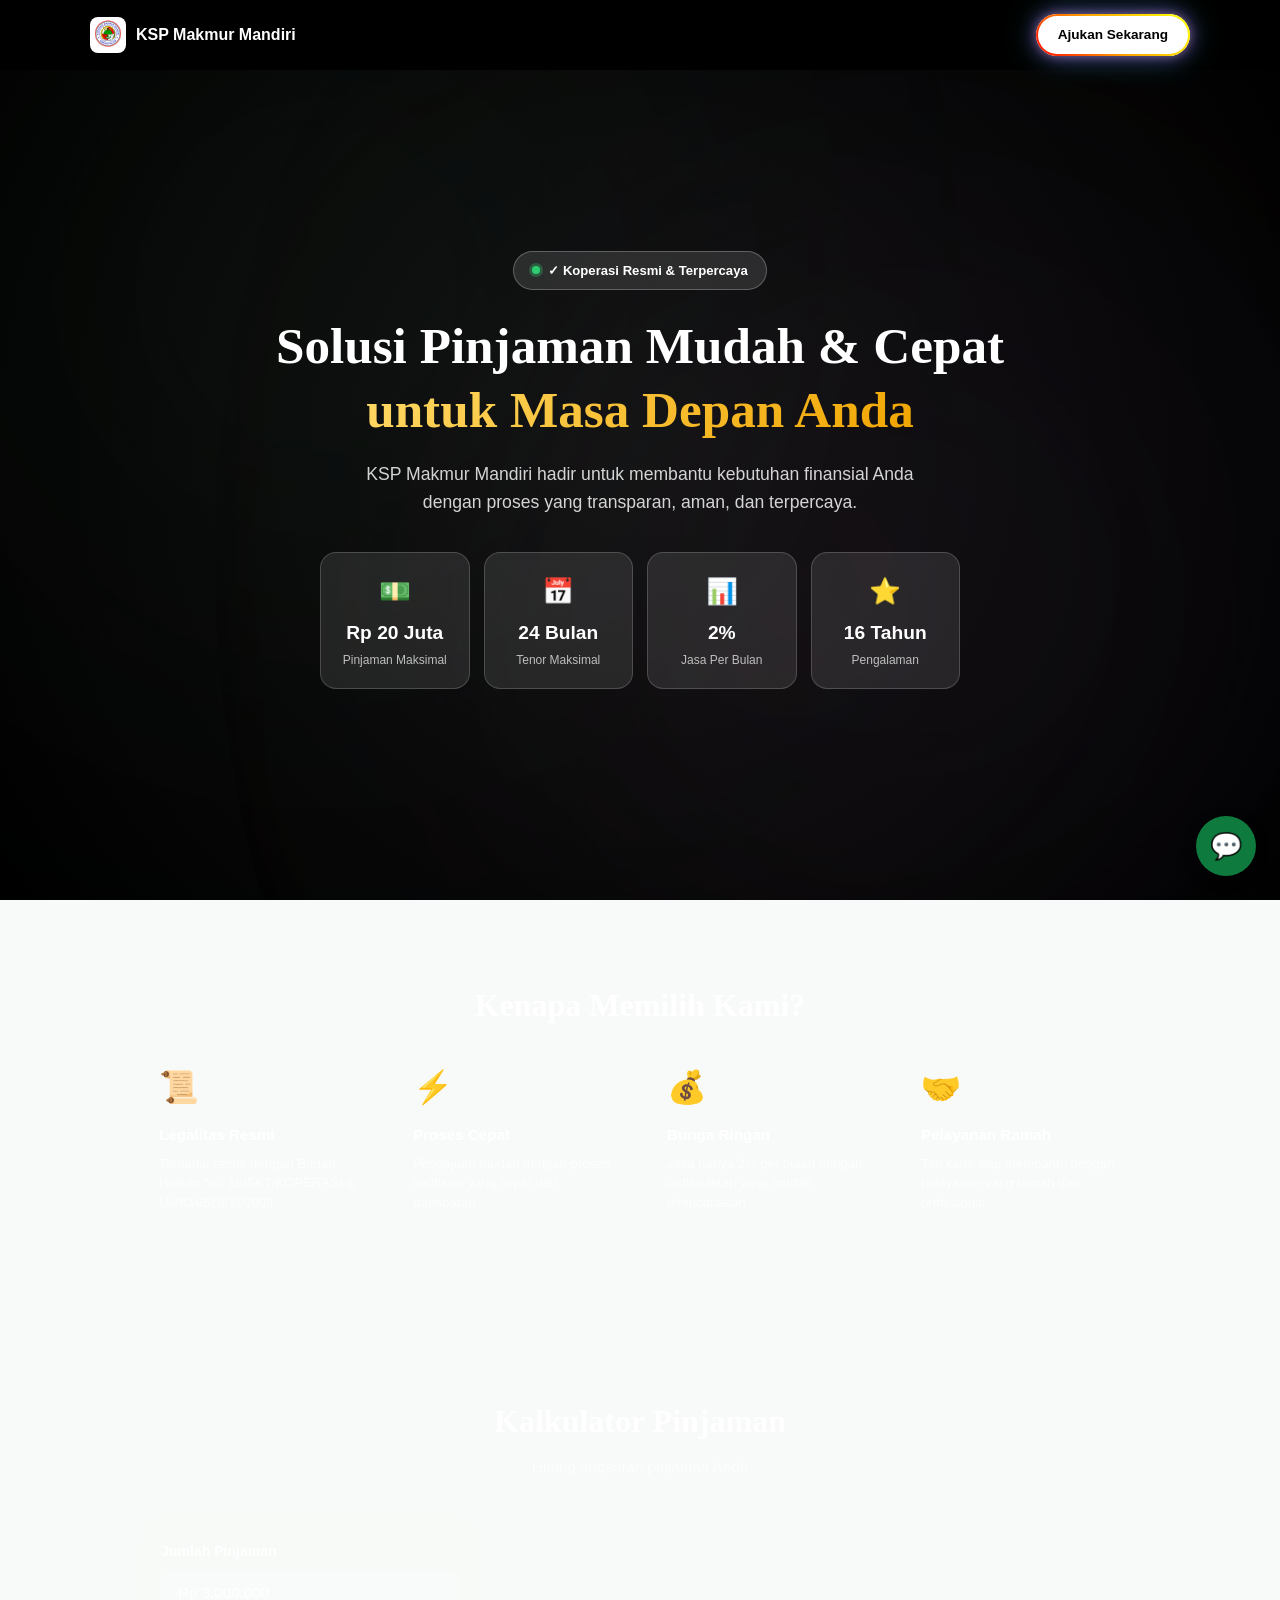
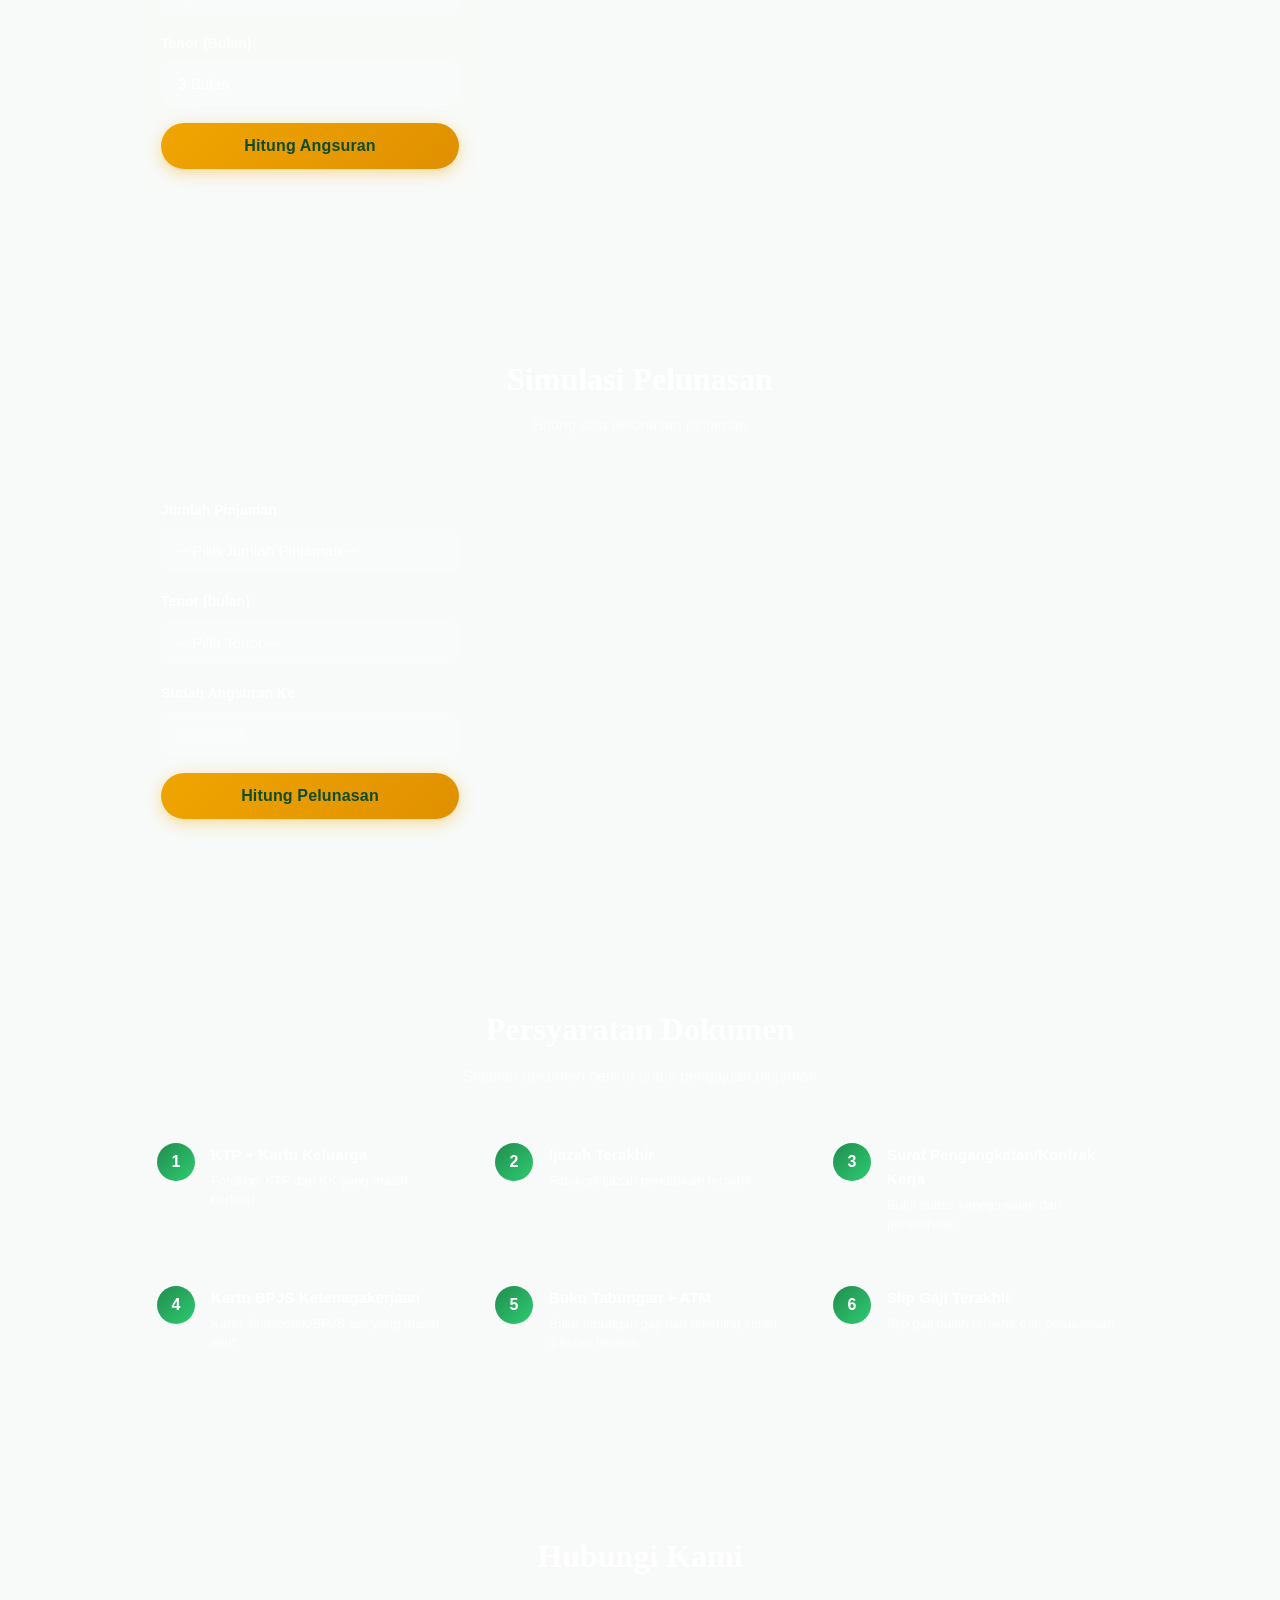
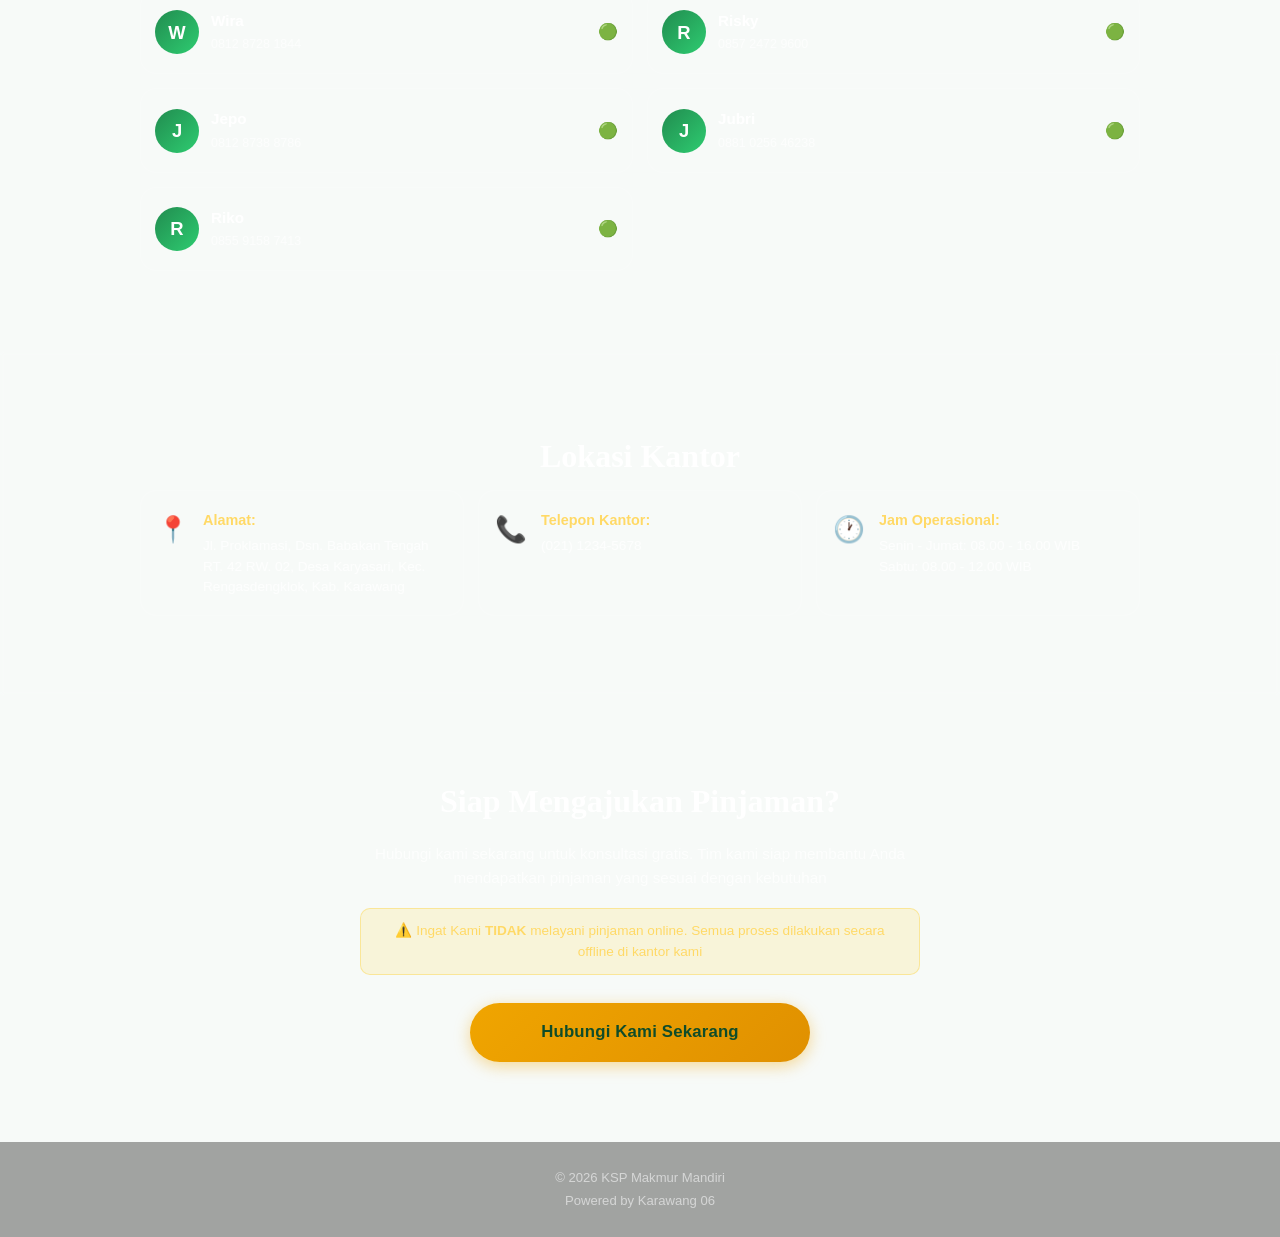
==== commit 818f5c4e: "Update index.html" ====
--- a/index.html
+++ b/index.html
@@ -425,11 +425,11 @@
     <div class="container">
       <h2 class="section-title">Hubungi Kami</h2>
       <div class="contact-grid">
-        <a href="https://wa.me/6281383960670" target="_blank" class="contact-card">
-          <div class="contact-avatar">B</div>
+        <a href="https://wa.me/6281287281844" target="_blank" class="contact-card">
+          <div class="contact-avatar">W</div>
           <div class="contact-info">
-            <div class="contact-name">Bram</div>
-            <div class="contact-phone">0813 8396 0670</div>
+            <div class="contact-name">Wira</div>
+            <div class="contact-phone">0812 8728 1844</div>
           </div>
           <div class="contact-status">🟢</div>
         </a>
@@ -441,6 +441,14 @@
           </div>
           <div class="contact-status">🟢</div>
         </a>
+        <a href="https://wa.me/6281287388786" target="_blank" class="contact-card">
+          <div class="contact-avatar">J</div>
+          <div class="contact-info">
+            <div class="contact-name">Jepo</div>
+            <div class="contact-phone">0812 8738 8786</div>
+          </div>
+          <div class="contact-status">🟢</div>
+        </a>
         <a href="https://wa.me/62881025646238" target="_blank" class="contact-card">
           <div class="contact-avatar">J</div>
           <div class="contact-info">
--- a/style.css
+++ b/style.css
@@ -1,778 +1,712 @@
-/* ========================================
-   RESET & BASE STYLES
-   ======================================== */
-* {
-    margin: 0;
-    padding: 0;
-    box-sizing: border-box;
-}
+/* =============================================
+   KSP Makmur Mandiri - style.css
+   Mobile-first, fully responsive
+   ============================================= */
 
 :root {
-    --bg-primary: #0a0a0b;
-    --bg-secondary: #121214;
-    --bg-tertiary: #1a1a1d;
-    --text-primary: #ffffff;
-    --text-secondary: #b4b4b8;
-    --accent-primary: #3b82f6;
-    --accent-secondary: #60a5fa;
-    --border-color: #2a2a2e;
-    --success: #10b981;
-    --warning: #f59e0b;
-    --neon-green: #00ff00;
-}
-
-html {
-    scroll-behavior: smooth;
-    -webkit-tap-highlight-color: transparent;
-}
-
+  --green-dark:   #0f4c29;
+  --green-mid:    #1a6b3c;
+  --green-main:   #218c4f;
+  --green-light:  #2ecc71;
+  --green-pale:   #d4edda;
+  --gold:         #f0a500;
+  --gold-light:   #ffd966;
+  --white:        #ffffff;
+  --off-white:    #f7faf8;
+  --gray-50:      #f4f6f5;
+  --gray-100:     #e8ece9;
+  --gray-300:     #a8b5ae;
+  --gray-600:     #4a5c52;
+  --gray-800:     #1e2e25;
+  --shadow-sm:    0 2px 8px rgba(15,76,41,0.10);
+  --shadow-md:    0 6px 24px rgba(15,76,41,0.15);
+  --shadow-lg:    0 12px 48px rgba(15,76,41,0.20);
+  --radius-sm:    10px;
+  --radius-md:    16px;
+  --radius-lg:    24px;
+  --transition:   0.3s cubic-bezier(0.4,0,0.2,1);
+}
+
+/* ---- RESET ---- */
+*, *::before, *::after { box-sizing: border-box; margin: 0; padding: 0; }
+html { scroll-behavior: smooth; font-size: 16px; }
 body {
-    font-family: -apple-system, BlinkMacSystemFont, 'Segoe UI', 'Roboto', 'Oxygen', 'Ubuntu', 'Cantarell', sans-serif;
-    background: var(--bg-primary);
-    color: var(--text-primary);
-    line-height: 1.5;
-    overflow-x: hidden;
-    -webkit-font-smoothing: antialiased;
-    -moz-osx-font-smoothing: grayscale;
-}
-
-/* ========================================
-   HEADER MOBILE
-   ======================================== */
-/* ===== HEADER MOBILE ===== */
-.header-mobile {
-  position: sticky;
-  top: 0;
-  z-index: 999;
-  background:
-    radial-gradient(120% 80% at 10% 0%, rgba(124,58,237,0.35), transparent 60%),
-    radial-gradient(120% 80% at 90% 0%, rgba(56,189,248,0.35), transparent 60%),
-    linear-gradient(180deg, #0a0a0b, #050506);
+  font-family: 'Plus Jakarta Sans', sans-serif;
+  background: var(--off-white);
+  color: var(--gray-800);
+  overflow-x: hidden;
+  line-height: 1.6;
+}
+a { text-decoration: none; color: inherit; }
+img { max-width: 100%; display: block; }
+input, select, button { font-family: inherit; }
+
+/* ---- ANIMATED BACKGROUND ---- */
+.bg-animated {
+  position: fixed;
+  inset: 0;
+  z-index: -1;
+  overflow: hidden;
+  background: radial-gradient(circle at center, #111 0%, #000 100%);
+}
+
+.bg-orb {
+  position: absolute;
+  border-radius: 50%;
+  filter: blur(80px);
+  opacity: 0.18;
+  animation: floatOrb 12s ease-in-out infinite;
+}
+.orb1 { width: 500px; height: 500px; background: #2ecc71; top: -150px; left: -150px; animation-delay: 0s; }
+.orb2 { width: 400px; height: 400px; background: #f0a500; bottom: -100px; right: -100px; animation-delay: -4s; }
+.orb3 { width: 300px; height: 300px; background: #27ae60; top: 40%; left: 50%; animation-delay: -8s; }
+
+@keyframes floatOrb {
+  0%, 100% { transform: translate(0, 0) scale(1); }
+  33%       { transform: translate(40px, -30px) scale(1.08); }
+  66%       { transform: translate(-30px, 40px) scale(0.95); }
+}
+
+.bg-particle {
+  position: absolute;
+  width: 4px; height: 4px;
+  background: rgba(255,255,255,0.25);
+  border-radius: 50%;
+  animation: particle 20s linear infinite;
+}
+.bg-particle:nth-child(1) { left: 10%; animation-duration: 18s; animation-delay: 0s; }
+.bg-particle:nth-child(2) { left: 30%; animation-duration: 22s; animation-delay: -5s; }
+.bg-particle:nth-child(3) { left: 55%; animation-duration: 16s; animation-delay: -10s; }
+.bg-particle:nth-child(4) { left: 75%; animation-duration: 24s; animation-delay: -3s; }
+.bg-particle:nth-child(5) { left: 90%; animation-duration: 20s; animation-delay: -14s; }
+
+@keyframes particle {
+  0%   { transform: translateY(110vh) rotate(0deg); opacity: 0; }
+  10%  { opacity: 0.6; }
+  90%  { opacity: 0.4; }
+  100% { transform: translateY(-10vh) rotate(720deg); opacity: 0; }
+}
+
+/* ---- NAVBAR ---- */
+.navbar {
+  position: fixed;
+  top: 0; left: 0; right: 0;
+  z-index: 100;
+  padding: 12px 16px;
+  background: rgba(0,0,0,0.95); /* 🔥 hitam */
+  backdrop-filter: blur(10px);
+}
+.navbar.scrolled {
+  background: rgba(0,0,0,0.98);
   backdrop-filter: blur(12px);
-  box-shadow:
-    0 10px 40px rgba(99,102,241,0.25),
-    inset 0 -1px 0 rgba(255,255,255,0.08);
-}
-
-.header-container {
+  box-shadow: var(--shadow-md);
+}
+.nav-container {
+  max-width: 1100px;
+  margin: auto;
   display: flex;
   align-items: center;
   justify-content: space-between;
-  padding: 15px 14px;
-  gap: 15px;
-}
-
-/* ===== LOGO ===== */
-.logo {
+  gap: 12px;
+}
+.nav-brand {
   display: flex;
   align-items: center;
   gap: 10px;
-  min-width: 0;
-}
-
-.logo-img {
-  width: 70px;      /* KUNCI DI SINI */
-  height: 70px;
+}
+.nav-logo {
+  width: 36px;
+  height: 36px;
+  border-radius: 8px;
   object-fit: contain;
-  flex-shrink: 0;
-}
-
-.logo-text {
-  font-size: 0.9rem;
+  background: var(--white);
+  padding: 2px;
+}
+.nav-title {
+  font-size: 1rem;
   font-weight: 700;
-  color: #ffffff;
-  white-space: nowrap;
-  overflow: hidden;
-  text-overflow: ellipsis;
-}
-
-/* ===== AJUKAN SEKARANG (HIJAU + RAINBOW BORDER) ===== */
-.btn-ajukan {
+  color: var(--white);
+  line-height: 1.2;
+}
+.btn-nav {
   position: relative;
   padding: 10px 22px;
-  font-weight: 900;
-  font-size: 0.9rem;
-  color: #041a00;
-  background: #39FF14;
-  border-radius: 999px;
-  border: none;
-  cursor: pointer;
-  white-space: nowrap;
-  isolation: isolate;
-
-  box-shadow:
-    0 0 12px rgba(57,255,20,0.8),
-    0 0 28px rgba(57,255,20,0.6);
-
-  animation: neonPulse 2.8s ease-in-out infinite;
-}
-
-/* RAINBOW NEON BORDER */
-.btn-ajukan::before {
+  border-radius: 30px;
+  font-weight: 700;
+  font-size: 0.85rem;
+  color: #000;
+  background: #fff; /* 🔥 tengah putih */
+  z-index: 1;
+  overflow: hidden;
+}
+
+/* 🌈 BORDER RAINBOW */
+.btn-nav::before {
   content: "";
   position: absolute;
   inset: -2px;
-  border-radius: inherit;
+  border-radius: 30px;
   background: linear-gradient(
-    90deg,
-    #ff005d,
-    #ffea00,
-    #39ff14,
-    #00f0ff,
-    #7b5cff,
-    #ff00e6,
-    #ff005d
+    45deg,
+    red, orange, yellow, lime, cyan, blue, violet, red
   );
-  background-size: 300% 300%;
+  background-size: 400%;
   animation: rainbowBorder 3s linear infinite;
-  z-index: -2;
-}
-
-/* PENUTUP DALAM */
-.btn-ajukan::after {
+  z-index: -1;
+}
+
+/* 🔥 INNER LAYER (biar clean putih) */
+.btn-nav::after {
   content: "";
   position: absolute;
   inset: 2px;
-  background: #39FF14;
-  border-radius: inherit;
+  background: #ffffff;
+  border-radius: 30px;
   z-index: -1;
 }
 
+/* ✨ GLOW LUAR */
+.btn-nav {
+  box-shadow:
+    0 0 10px rgba(255,255,255,0.3),
+    0 0 20px rgba(255,0,255,0.4),
+    0 0 30px rgba(0,255,255,0.4);
+}
+
+/* animasi rainbow */
 @keyframes rainbowBorder {
-  0% { background-position: 0% 50%; }
-  100% { background-position: 300% 50%; }
-}
-
-/* NEON HIDUP */
-@keyframes neonPulse {
-  0%, 100% {
-    box-shadow:
-      0 0 10px rgba(57,255,20,0.6),
-      0 0 24px rgba(57,255,20,0.5);
+  0% { background-position: 0% }
+  100% { background-position: 400% }
+}
+  color: var(--green-dark);
+  font-weight: 700;
+  font-size: 0.82rem;
+  padding: 9px 16px;
+  border-radius: 30px;
+  white-space: nowrap;
+  transition: transform var(--transition), box-shadow var(--transition);
+  box-shadow: 0 2px 8px rgba(240,165,0,0.35);
+}
+.btn-nav:hover { transform: translateY(-2px); box-shadow: 0 6px 20px rgba(240,165,0,0.5); }
+
+/* ---- HERO ---- */
+.hero {
+  min-height: 100vh;
+  display: flex;
+  flex-direction: column;
+  justify-content: center;
+  align-items: center;
+  text-align: center;
+  padding: 100px 20px 60px;
+  position: relative;
+}
+
+.hero-badge {
+  display: inline-flex;
+  align-items: center;
+  gap: 8px;
+  background: rgba(255,255,255,0.12);
+  border: 1px solid rgba(255,255,255,0.25);
+  color: var(--white);
+  font-size: 0.82rem;
+  font-weight: 600;
+  padding: 8px 18px;
+  border-radius: 30px;
+  margin-bottom: 24px;
+  backdrop-filter: blur(8px);
+  animation: fadeSlideDown 0.7s ease both;
+}
+.badge-dot {
+  width: 8px; height: 8px;
+  border-radius: 50%;
+  background: var(--green-light);
+  box-shadow: 0 0 0 3px rgba(46,204,113,0.3);
+  animation: pulse 2s infinite;
+}
+@keyframes pulse {
+  0%, 100% { box-shadow: 0 0 0 3px rgba(46,204,113,0.3); }
+  50%       { box-shadow: 0 0 0 6px rgba(46,204,113,0.1); }
+}
+
+.hero-title {
+  font-family: 'Merriweather', serif;
+  font-size: clamp(1.7rem, 5.5vw, 3.2rem);
+  font-weight: 900;
+  color: var(--white);
+  line-height: 1.25;
+  margin-bottom: 18px;
+  animation: fadeSlideDown 0.7s 0.15s ease both;
+}
+.hero-title .highlight {
+  background: linear-gradient(135deg, var(--gold-light), var(--gold));
+  -webkit-background-clip: text;
+  -webkit-text-fill-color: transparent;
+  background-clip: text;
+}
+
+.hero-desc {
+  font-size: clamp(0.92rem, 2.5vw, 1.1rem);
+  color: rgba(255,255,255,0.82);
+  max-width: 560px;
+  margin: 0 auto 36px;
+  animation: fadeSlideDown 0.7s 0.3s ease both;
+}
+
+.stats-grid {
+  display: grid;
+  grid-template-columns: repeat(2, 1fr);
+  gap: 14px;
+  width: 100%;
+  max-width: 640px;
+  animation: fadeSlideDown 0.7s 0.45s ease both;
+}
+.stat-card {
+  background: rgba(255,255,255,0.10);
+  border: 1px solid rgba(255,255,255,0.18);
+  backdrop-filter: blur(12px);
+  border-radius: var(--radius-md);
+  padding: 18px 14px;
+  text-align: center;
+  transition: transform var(--transition), background var(--transition);
+}
+.stat-card:hover {
+  transform: translateY(-4px);
+  background: rgba(255,255,255,0.16);
+}
+.stat-icon { font-size: 1.6rem; margin-bottom: 6px; }
+.stat-value { font-size: 1.2rem; font-weight: 800; color: var(--white); }
+.stat-label { font-size: 0.75rem; color: rgba(255,255,255,0.70); margin-top: 2px; }
+
+@keyframes fadeSlideDown {
+  from { opacity: 0; transform: translateY(-20px); }
+  to   { opacity: 1; transform: translateY(0); }
+}
+
+/* ---- SECTIONS ---- */
+.section { padding: 64px 20px; }
+.section-alt { background: rgba(255,255,255,0.04); backdrop-filter: blur(2px); }
+.container { max-width: 1000px; margin: auto; }
+
+.section-title {
+  font-family: 'Merriweather', serif;
+  font-size: clamp(1.3rem, 4vw, 2rem);
+  font-weight: 900;
+  color: var(--white);
+  text-align: center;
+  margin-bottom: 8px;
+}
+.section-sub {
+  font-size: 0.95rem;
+  color: rgba(255,255,255,0.65);
+  text-align: center;
+  margin-bottom: 36px;
+}
+
+/* ---- FEATURES ---- */
+.features-grid {
+  display: grid;
+  grid-template-columns: 1fr 1fr;
+  gap: 16px;
+}
+.feature-card {
+  background: rgba(255,255,255,0.07);
+  border: 1px solid rgba(255,255,255,0.12);
+  border-radius: var(--radius-md);
+  padding: 22px 18px;
+  transition: transform var(--transition), background var(--transition);
+}
+.feature-card:hover { transform: translateY(-4px); background: rgba(255,255,255,0.12); }
+.feature-icon { font-size: 2rem; margin-bottom: 10px; }
+.feature-card h3 { font-size: 0.95rem; font-weight: 700; color: var(--white); margin-bottom: 6px; }
+.feature-card p  { font-size: 0.82rem; color: rgba(255,255,255,0.70); line-height: 1.5; }
+
+/* ---- CALCULATOR ---- */
+.calc-wrapper {
+  display: flex;
+  flex-direction: column;
+  gap: 24px;
+}
+.calc-inputs {
+  background: rgba(255,255,255,0.08);
+  border: 1px solid rgba(255,255,255,0.14);
+  border-radius: var(--radius-lg);
+  padding: 24px 20px;
+  display: flex;
+  flex-direction: column;
+  gap: 18px;
+}
+.form-group {
+  display: flex;
+  flex-direction: column;
+  gap: 8px;
+}
+.form-group label {
+  font-size: 0.88rem;
+  font-weight: 600;
+  color: rgba(255,255,255,0.85);
+}
+.form-group select,
+.form-group input {
+  appearance: none;
+  -webkit-appearance: none;
+  background: rgba(255,255,255,0.10);
+  border: 1.5px solid rgba(255,255,255,0.22);
+  border-radius: var(--radius-sm);
+  color: var(--white);
+  font-size: 0.95rem;
+  padding: 12px 16px;
+  width: 100%;
+  outline: none;
+  transition: border-color var(--transition), background var(--transition);
+}
+.form-group select:focus,
+.form-group input:focus {
+  border-color: var(--green-light);
+  background: rgba(255,255,255,0.14);
+}
+.form-group select option { background: var(--green-dark); color: var(--white); }
+.form-group input::placeholder { color: rgba(255,255,255,0.45); }
+
+/* ---- BUTTONS ---- */
+.btn-primary {
+  display: block;
+  width: 100%;
+  background: linear-gradient(135deg, var(--gold), #e09000);
+  color: var(--green-dark);
+  font-weight: 800;
+  font-size: 1rem;
+  padding: 14px 24px;
+  border-radius: 50px;
+  border: none;
+  cursor: pointer;
+  text-align: center;
+  transition: transform var(--transition), box-shadow var(--transition);
+  box-shadow: 0 4px 16px rgba(240,165,0,0.40);
+  letter-spacing: 0.01em;
+}
+.btn-primary:hover { transform: translateY(-2px); box-shadow: 0 8px 28px rgba(240,165,0,0.55); }
+.btn-primary:active { transform: scale(0.97); }
+.btn-ajukan { margin-top: 16px; }
+.btn-lg { font-size: 1.05rem; padding: 16px 36px; max-width: 340px; margin: 0 auto; display: block; }
+
+/* ---- RESULTS ---- */
+.calc-results {
+  display: flex;
+  flex-direction: column;
+  gap: 16px;
+  animation: fadeIn 0.4s ease;
+}
+@keyframes fadeIn { from { opacity:0; transform: translateY(8px); } to { opacity:1; transform: translateY(0); } }
+
+.result-box {
+  background: rgba(255,255,255,0.08);
+  border: 1px solid rgba(255,255,255,0.14);
+  border-radius: var(--radius-md);
+  padding: 20px 18px;
+}
+.result-box h3 {
+  font-size: 1rem;
+  font-weight: 700;
+  color: var(--gold-light);
+  margin-bottom: 14px;
+  padding-bottom: 10px;
+  border-bottom: 1px solid rgba(255,255,255,0.12);
+}
+.result-row {
+  display: flex;
+  justify-content: space-between;
+  align-items: center;
+  font-size: 0.88rem;
+  padding: 7px 0;
+  color: rgba(255,255,255,0.80);
+  border-bottom: 1px solid rgba(255,255,255,0.06);
+  gap: 8px;
+}
+.result-row:last-child { border-bottom: none; }
+.result-row span:last-child { font-weight: 600; color: var(--white); text-align: right; }
+.result-row.negative span:last-child { color: #ff8080; }
+.result-row.total {
+  margin-top: 6px;
+  padding-top: 10px;
+  border-top: 2px solid rgba(255,255,255,0.18) !important;
+  border-bottom: none !important;
+}
+.result-row.total span { font-weight: 800 !important; font-size: 1rem !important; color: var(--gold-light) !important; }
+
+.result-divider {
+  height: 1px;
+  background: rgba(255,255,255,0.14);
+  margin: 10px 0;
+}
+.result-label-small {
+  font-size: 0.78rem;
+  color: rgba(255,255,255,0.55);
+  margin-bottom: 4px;
+  font-weight: 600;
+  text-transform: uppercase;
+  letter-spacing: 0.05em;
+}
+
+/* ---- REQUIREMENTS ---- */
+.req-grid {
+  display: flex;
+  flex-direction: column;
+  gap: 14px;
+}
+.req-card {
+  background: rgba(255,255,255,0.07);
+  border: 1px solid rgba(255,255,255,0.12);
+  border-radius: var(--radius-md);
+  padding: 18px 16px;
+  display: flex;
+  align-items: flex-start;
+  gap: 16px;
+  transition: transform var(--transition);
+}
+.req-card:hover { transform: translateX(4px); }
+.req-num {
+  min-width: 38px; height: 38px;
+  background: linear-gradient(135deg, var(--green-main), var(--green-light));
+  border-radius: 50%;
+  display: flex; align-items: center; justify-content: center;
+  font-weight: 800; font-size: 1rem; color: var(--white);
+  flex-shrink: 0;
+}
+.req-content h3 { font-size: 0.95rem; font-weight: 700; color: var(--white); margin-bottom: 4px; }
+.req-content p  { font-size: 0.82rem; color: rgba(255,255,255,0.68); line-height: 1.45; }
+
+/* ---- CONTACT ---- */
+.contact-grid {
+  display: grid;
+  grid-template-columns: 1fr 1fr;
+  gap: 14px;
+}
+.contact-card {
+  background: rgba(255,255,255,0.07);
+  border: 1px solid rgba(255,255,255,0.14);
+  border-radius: var(--radius-md);
+  padding: 18px 14px;
+  display: flex;
+  align-items: center;
+  gap: 12px;
+  transition: transform var(--transition), background var(--transition);
+}
+.contact-card:hover { transform: translateY(-3px); background: rgba(255,255,255,0.13); }
+.contact-avatar {
+  width: 44px; height: 44px;
+  border-radius: 50%;
+  background: linear-gradient(135deg, var(--green-main), var(--green-light));
+  color: var(--white);
+  font-weight: 800; font-size: 1.15rem;
+  display: flex; align-items: center; justify-content: center;
+  flex-shrink: 0;
+}
+.contact-name  { font-weight: 700; font-size: 0.95rem; color: var(--white); }
+.contact-phone { font-size: 0.78rem; color: rgba(255,255,255,0.65); margin-top: 2px; }
+.contact-status { margin-left: auto; font-size: 1rem; }
+
+/* ---- LOCATION ---- */
+.lokasi-grid {
+  display: flex;
+  flex-direction: column;
+  gap: 14px;
+}
+.lokasi-card {
+  background: rgba(255,255,255,0.07);
+  border: 1px solid rgba(255,255,255,0.12);
+  border-radius: var(--radius-md);
+  padding: 18px 16px;
+  display: flex;
+  gap: 14px;
+  align-items: flex-start;
+}
+.lokasi-icon { font-size: 1.6rem; flex-shrink: 0; }
+.lokasi-card strong { color: var(--gold-light); font-size: 0.9rem; display: block; margin-bottom: 4px; }
+.lokasi-card p { font-size: 0.85rem; color: rgba(255,255,255,0.75); line-height: 1.5; }
+
+/* ---- CTA ---- */
+.cta-section { text-align: center; }
+.cta-title {
+  font-family: 'Merriweather', serif;
+  font-size: clamp(1.3rem, 4vw, 2rem);
+  font-weight: 900;
+  color: var(--white);
+  margin-bottom: 14px;
+}
+.cta-desc {
+  font-size: 0.95rem;
+  color: rgba(255,255,255,0.75);
+  max-width: 560px;
+  margin: 0 auto 18px;
+}
+.cta-note {
+  background: rgba(255,200,0,0.12);
+  border: 1px solid rgba(255,200,0,0.3);
+  border-radius: var(--radius-sm);
+  color: var(--gold-light);
+  font-size: 0.85rem;
+  padding: 12px 16px;
+  max-width: 560px;
+  margin: 0 auto 28px;
+  line-height: 1.5;
+}
+
+/* ---- FOOTER ---- */
+.footer {
+  background: rgba(0,0,0,0.35);
+  text-align: center;
+  padding: 24px 20px;
+  font-size: 0.82rem;
+  color: rgba(255,255,255,0.55);
+  line-height: 1.8;
+}
+
+/* =============================================
+   TABLET 600px+
+   ============================================= */
+@media (min-width: 600px) {
+  .stats-grid { grid-template-columns: repeat(4, 1fr); }
+  .features-grid { grid-template-columns: repeat(2, 1fr); }
+  .req-grid { display: grid; grid-template-columns: 1fr 1fr; }
+  .contact-grid { grid-template-columns: repeat(2, 1fr); }
+  .lokasi-grid { display: grid; grid-template-columns: 1fr 1fr; }
+}
+
+/* =============================================
+   DESKTOP 900px+
+   ============================================= */
+@media (min-width: 900px) {
+  .navbar { padding: 14px 40px; }
+  .section { padding: 80px 40px; }
+  .features-grid { grid-template-columns: repeat(4, 1fr); }
+  .calc-wrapper { flex-direction: row; align-items: flex-start; }
+  .calc-inputs { flex: 0 0 340px; }
+  .calc-results { flex: 1; }
+  .contact-grid { grid-template-columns: repeat(2, 1fr); }
+  .lokasi-grid { grid-template-columns: repeat(3, 1fr); }
+  .req-grid { grid-template-columns: repeat(3, 1fr); }
+}
+
+/* =============================================
+   SAFE AREA (notch support)
+   ============================================= */
+@supports (padding: env(safe-area-inset-bottom)) {
+  .footer { padding-bottom: calc(24px + env(safe-area-inset-bottom)); }
+}
+
+/* Scrollbar subtle */
+::-webkit-scrollbar { width: 6px; }
+::-webkit-scrollbar-track { background: transparent; }
+::-webkit-scrollbar-thumb { background: rgba(255,255,255,0.2); border-radius: 3px; }
+
+/* =========================
+   BACKGROUND GLOW ORB
+========================= */
+
+.bg-animated span {
+  position: absolute;
+  border-radius: 50%;
+  filter: blur(200px);
+  opacity: 0.4;
+  animation: float 40s infinite ease-in-out;
+}
+
+/* orb 1 */
+.bg-animated span:nth-child(1) {
+  width: 400px;
+  height: 400px;
+  background: #1f3d2b;
+  top: 10%;
+  left: 10%;
+}
+
+/* orb 2 */
+.bg-animated span:nth-child(2) {
+  width: 500px;
+  height: 500px;
+  background: #2a1f3d;
+  bottom: 10%;
+  right: 10%;
+}
+
+/* orb 3 */
+.bg-animated span:nth-child(3) {
+  width: 300px;
+  height: 300px;
+  background: #3d2a1f;
+  top: 50%;
+  left: 50%;
+}
+
+/* animasi */
+@keyframes float {
+  0%,100% { transform: translate(0,0); }
+  50% { transform: translate(40px, -60px); }
+}
+
+
+/* =========================
+   BUBBLE ANIMATION
+========================= */
+
+.bubble {
+  position: absolute;
+  bottom: -100px;
+  width: 20px;
+  height: 20px;
+  background: rgba(255,255,255,0.30);
+  border-radius: 50%;
+  backdrop-filter: blur(4px);
+  animation: bubbleUp 15s linear infinite;
+}
+
+/* variasi ukuran & posisi */
+.bubble:nth-child(4) {
+  left: 10%;
+  width: 15px;
+  height: 15px;
+  animation-duration: 12s;
+}
+
+.bubble:nth-child(5) {
+  left: 30%;
+  width: 25px;
+  height: 25px;
+  animation-duration: 18s;
+}
+
+.bubble:nth-child(6) {
+  left: 50%;
+  width: 10px;
+  height: 10px;
+  animation-duration: 10s;
+}
+
+.bubble:nth-child(7) {
+  left: 70%;
+  width: 20px;
+  height: 20px;
+  animation-duration: 16s;
+}
+
+.bubble:nth-child(8) {
+  left: 85%;
+  width: 18px;
+  height: 18px;
+  animation-duration: 14s;
+}
+
+/* animasi naik */
+@keyframes bubbleUp {
+  0% {
+    transform: translateY(0);
+    opacity: 0;
   }
-  50% {
-    box-shadow:
-      0 0 18px rgba(57,255,20,1),
-      0 0 40px rgba(57,255,20,0.9);
+  20% {
+    opacity: 0.5;
   }
-}
-
-/* ========================================
-   MAIN CONTENT
-   ======================================== */
-.main-content {
-    margin-top: 60px;
-    padding-bottom: 80px;
-}
-
-/* ========================================
-   HERO SECTION
-   ======================================== */
-.hero-section {
-    padding: 32px 20px;
-    text-align: center;
-}
-
-.badge {
-    display: inline-flex;
-    align-items: center;
-    gap: 6px;
-    background: rgba(59, 130, 246, 0.1);
-    border: 1px solid rgba(59, 130, 246, 0.3);
-    padding: 8px 14px;
-    border-radius: 20px;
-    margin-bottom: 20px;
-}
-
-.badge-icon {
-    font-size: 14px;
-}
-
-.badge-text {
-    font-size: 13px;
-    color: var(--accent-secondary);
-    font-weight: 600;
-}
-
-.hero-title {
-    font-size: 28px;
-    font-weight: 800;
-    line-height: 1.3;
-    margin-bottom: 16px;
-    color: var(--text-primary);
-}
-
-.highlight {
-    color: var(--accent-primary);
-}
-
-.hero-description {
-    font-size: 15px;
-    color: var(--text-secondary);
-    margin-bottom: 28px;
-    line-height: 1.6;
-    max-width: 500px;
-    margin-left: auto;
-    margin-right: auto;
-}
-
-/* ========================================
-   STATS GRID
-   ======================================== */
-.stats-grid {
-    display: grid;
-    grid-template-columns: repeat(2, 1fr);
-    gap: 12px;
-    margin-bottom: 12px;
-}
-
-.stat-card {
-    background: var(--bg-secondary);
-    border: 1px solid var(--border-color);
-    border-radius: 16px;
-    padding: 20px 16px;
-    text-align: center;
-}
-
-.stat-icon {
-    font-size: 32px;
-    margin-bottom: 8px;
-}
-
-.stat-value {
-    font-size: 18px;
-    font-weight: 800;
-    color: var(--accent-primary);
-    margin-bottom: 4px;
-}
-
-.stat-label {
-    font-size: 12px;
-    color: var(--text-secondary);
-}
-
-/* ========================================
-   SECTION
-   ======================================== */
-.section {
-    padding: 32px 20px;
-}
-
-.section-title {
-    font-size: 24px;
-    font-weight: 800;
-    color: var(--text-primary);
-    margin-bottom: 8px;
-    text-align: center;
-}
-
-.section-subtitle {
-    font-size: 14px;
-    color: var(--text-secondary);
-    text-align: center;
-    margin-bottom: 24px;
-}
-
-/* ========================================
-   FEATURE CARD
-   ======================================== */
-.feature-card {
-    display: flex;
-    gap: 16px;
-    background: var(--bg-secondary);
-    border: 1px solid var(--border-color);
-    border-radius: 16px;
-    padding: 20px;
-    margin-bottom: 16px;
-    transition: all 0.3s ease;
-}
-
-.feature-card:active {
-    transform: scale(0.98);
-    border-color: var(--accent-primary);
-}
-
-.feature-icon {
-    font-size: 28px;
-    flex-shrink: 0;
-    width: 48px;
-    height: 48px;
-    display: flex;
-    align-items: center;
-    justify-content: center;
-    background: rgba(59, 130, 246, 0.1);
-    border-radius: 12px;
-}
-
-.feature-content {
-    flex: 1;
-}
-
-.feature-title {
-    font-size: 16px;
-    font-weight: 700;
-    color: var(--text-primary);
-    margin-bottom: 6px;
-}
-
-.feature-desc {
-    font-size: 14px;
-    color: var(--text-secondary);
-    line-height: 1.5;
-}
-
-/* ========================================
-   CALCULATOR SECTION
-   ======================================== */
-.calculator-section {
-    background: var(--bg-secondary);
-}
-
-.calculator-container {
-    background: var(--bg-tertiary);
-    border: 1px solid var(--border-color);
-    border-radius: 16px;
-    padding: 24px;
-}
-
-.input-group {
-    margin-bottom: 20px;
-}
-
-.input-label {
-    display: block;
-    font-size: 14px;
-    font-weight: 600;
-    color: var(--text-primary);
-    margin-bottom: 8px;
-}
-
-.input-select {
-    width: 100%;
-    background: var(--bg-secondary);
-    border: 1px solid var(--border-color);
-    color: var(--text-primary);
-    padding: 14px 16px;
-    border-radius: 12px;
-    font-size: 15px;
-    font-weight: 500;
-    cursor: pointer;
-    appearance: none;
-    background-image: url("data:image/svg+xml,%3Csvg xmlns='http://www.w3.org/2000/svg' width='12' height='12' viewBox='0 0 12 12'%3E%3Cpath fill='%23ffffff' d='M6 9L1 4h10z'/%3E%3C/svg%3E");
-    background-repeat: no-repeat;
-    background-position: right 12px center;
-    padding-right: 40px;
-}
-
-.input-select:focus {
-    outline: none;
-    border-color: var(--accent-primary);
-    box-shadow: 0 0 0 3px rgba(59, 130, 246, 0.1);
-}
-
-.btn-calculate {
-    width: 100%;
-    background: var(--accent-primary);
-    color: white;
-    border: none;
-    padding: 16px;
-    border-radius: 12px;
-    font-size: 16px;
-    font-weight: 700;
-    cursor: pointer;
-    transition: all 0.3s ease;
-    margin-bottom: 20px;
-}
-
-.btn-calculate:active {
-    transform: scale(0.98);
-    background: var(--accent-secondary);
-}
-
-/* ========================================
-   RESULT CONTAINER
-   ======================================== */
-.result-container {
-    margin-top: 24px;
-    padding-top: 24px;
-    border-top: 1px solid var(--border-color);
-}
-
-.result-section {
-    margin-bottom: 24px;
-}
-
-.result-section-title {
-    font-size: 16px;
-    font-weight: 700;
-    color: var(--accent-primary);
-    margin-bottom: 16px;
-}
-
-.result-item {
-    display: flex;
-    justify-content: space-between;
-    align-items: center;
-    padding: 12px 16px;
-    background: var(--bg-secondary);
-    border-radius: 8px;
-    margin-bottom: 8px;
-}
-
-.result-item.highlight {
-    background: rgba(59, 130, 246, 0.1);
-    border: 1px solid var(--accent-primary);
-}
-
-.result-label {
-    font-size: 14px;
-    color: var(--text-secondary);
-}
-
-.result-value {
-    font-size: 15px;
-    font-weight: 700;
-    color: var(--text-primary);
-}
-
-.result-item.highlight .result-label,
-.result-item.highlight .result-value {
-    color: var(--accent-primary);
-    font-weight: 800;
-}
-
-.result-divider {
-    height: 1px;
-    background: var(--border-color);
-    margin: 24px 0;
-}
-
-.btn-ajukan-full {
-    width: 100%;
-    background: linear-gradient(135deg, var(--neon-green) 0%, #00dd00 100%);
-    color: #000000;
-    font-weight: 900;
-    padding: 16px;
-    border-radius: 12px;
-    border: none;
-    cursor: pointer;
-    font-size: 16px;
-    text-shadow: 0 0 10px rgba(0, 255, 0, 0.8);
-    box-shadow: 0 0 20px rgba(0, 255, 0, 0.4),
-                inset 0 0 20px rgba(0, 255, 0, 0.3);
-    transition: all 0.3s ease;
-    margin-top: 20px;
-}
-
-.btn-ajukan-full:active {
-    transform: scale(0.98);
-    box-shadow: 0 0 30px rgba(0, 255, 0, 0.6),
-                inset 0 0 30px rgba(0, 255, 0, 0.5);
-}
-
-/* ========================================
-   REQUIREMENT CARD
-   ======================================== */
-.requirement-card {
-    display: flex;
-    gap: 16px;
-    background: var(--bg-secondary);
-    border: 1px solid var(--border-color);
-    border-radius: 16px;
-    padding: 20px;
-    margin-bottom: 16px;
-}
-
-.requirement-number {
-    width: 40px;
-    height: 40px;
-    background: rgba(59, 130, 246, 0.1);
-    border: 2px solid var(--accent-primary);
-    border-radius: 50%;
-    display: flex;
-    align-items: center;
-    justify-content: center;
-    font-size: 18px;
-    font-weight: 800;
-    color: var(--accent-primary);
-    flex-shrink: 0;
-}
-
-.requirement-content {
-    flex: 1;
-}
-
-.requirement-title {
-    font-size: 15px;
-    font-weight: 700;
-    color: var(--text-primary);
-    margin-bottom: 4px;
-}
-
-.requirement-desc {
-    font-size: 13px;
-    color: var(--text-secondary);
-    line-height: 1.5;
-}
-
-/* ========================================
-   CONTACT CARD
-   ======================================== */
-.contact-card {
-    display: flex;
-    align-items: center;
-    gap: 16px;
-    background: var(--bg-secondary);
-    border: 1px solid var(--border-color);
-    border-radius: 16px;
-    padding: 16px;
-    margin-bottom: 12px;
-    text-decoration: none;
-    transition: all 0.3s ease;
-}
-
-.contact-card:active {
-    transform: scale(0.98);
-    border-color: var(--accent-primary);
-}
-
-.contact-avatar {
-    width: 48px;
-    height: 48px;
-    background: var(--bg-tertiary);
-    border-radius: 50%;
-    display: flex;
-    align-items: center;
-    justify-content: center;
-    font-size: 20px;
-    font-weight: 700;
-    color: var(--text-primary);
-    flex-shrink: 0;
-}
-
-.contact-info {
-    flex: 1;
-}
-
-.contact-name {
-    font-size: 16px;
-    font-weight: 700;
-    color: var(--text-primary);
-    margin-bottom: 2px;
-}
-
-.contact-phone {
-    font-size: 14px;
-    color: var(--text-secondary);
-}
-
-.contact-wa-icon {
-    font-size: 20px;
-    flex-shrink: 0;
-}
-
-/* ========================================
-   LOCATION SECTION
-   ======================================== */
-.location-section {
-    background: var(--bg-secondary);
-}
-
-.location-card {
-    background: var(--bg-tertiary);
-    border: 1px solid var(--border-color);
-    border-radius: 16px;
-    padding: 24px;
-}
-
-.location-item {
-    display: flex;
-    gap: 16px;
-    margin-bottom: 24px;
-}
-
-.location-item:last-child {
-    margin-bottom: 0;
-}
-
-.location-icon {
-    width: 48px;
-    height: 48px;
-    background: rgba(59, 130, 246, 0.1);
-    border-radius: 12px;
-    display: flex;
-    align-items: center;
-    justify-content: center;
-    font-size: 24px;
-    flex-shrink: 0;
-}
-
-.location-text {
-    flex: 1;
-}
-
-.location-text strong {
-    display: block;
-    font-size: 15px;
-    color: var(--text-primary);
-    margin-bottom: 6px;
-}
-
-.location-text p {
-    font-size: 14px;
-    color: var(--text-secondary);
-    line-height: 1.6;
-    margin: 0;
-}
-
-/* ========================================
-   CTA SECTION
-   ======================================== */
-.cta-section {
-    padding: 40px 20px;
-    text-align: center;
-}
-
-.cta-title {
-    font-size: 26px;
-    font-weight: 800;
-    color: var(--text-primary);
-    margin-bottom: 12px;
-    line-height: 1.3;
-}
-
-.cta-description {
-    font-size: 15px;
-    color: var(--text-secondary);
-    margin-bottom: 24px;
-    line-height: 1.6;
-    max-width: 500px;
-    margin-left: auto;
-    margin-right: auto;
-}
-
-.btn-cta {
-    background: var(--accent-primary);
-    color: white;
-    border: none;
-    padding: 16px 32px;
-    border-radius: 12px;
-    font-size: 16px;
-    font-weight: 700;
-    cursor: pointer;
-    transition: all 0.3s ease;
-    width: 100%;
-    max-width: 300px;
-}
-
-.btn-cta:active {
-    transform: scale(0.98);
-    background: var(--accent-secondary);
-}
-
-/* ========================================
-   FOOTER
-   ======================================== */
-.footer {
-    padding: 24px 20px;
-    text-align: center;
-    border-top: 1px solid var(--border-color);
-}
-
-.footer-text {
-    font-size: 13px;
-    color: var(--text-secondary);
-    line-height: 1.6;
-}
-
-/* ========================================
-   FLOATING WHATSAPP BUTTON
-   ======================================== */
-.wa-float {
-    position: fixed;
-    right: 20px;
-    bottom: 20px;
-    width: 56px;
-    height: 56px;
-    background: #25D366;
-    border-radius: 50%;
-    display: flex;
-    align-items: center;
-    justify-content: center;
-    box-shadow: 0 4px 20px rgba(37, 211, 102, 0.5);
-    z-index: 999;
-    text-decoration: none;
-    color: white;
-    transition: all 0.3s ease;
-}
-
-.wa-float:active {
-    transform: scale(0.9);
-    box-shadow: 0 2px 10px rgba(37, 211, 102, 0.7);
-}
-
-/* ========================================
-   RESPONSIVE - SMALL SCREENS
-   ======================================== */
-@media (max-width: 375px) {
-    .logo-text {
-        font-size: 13px;
-    }
-    
-    .btn-ajukan {
-        padding: 8px 14px;
-        font-size: 12px;
-    }
-    
-    .hero-title {
-        font-size: 24px;
-    }
-    
-    .section-title {
-        font-size: 22px;
-    }
-}
-
-@media (max-width: 320px) {
-    .logo-text {
-        font-size: 12px;
-    }
-    
-    .btn-ajukan {
-        padding: 7px 12px;
-        font-size: 11px;
-    }
-}
-
-/* ========================================
-   RESPONSIVE - LARGER SCREENS
-   ======================================== */
-@media (min-width: 768px) {
-    .header-container,
-    .hero-section,
-    .section,
-    .calculator-section,
-    .cta-section,
-    .footer {
-        max-width: 600px;
-        margin-left: auto;
-        margin-right: auto;
-    }
-    
-    .logo-text {
-        font-size: 17px;
-    }
-    
-    .btn-ajukan {
-        font-size: 14px;
-        padding: 12px 24px;
-    }
-    
-    .hero-title {
-        font-size: 32px;
-    }
-    
-    .section-title {
-        font-size: 28px;
-    }
-}
+  100% {
+    transform: translateY(-120vh);
+    opacity: 0;
+  }
+}
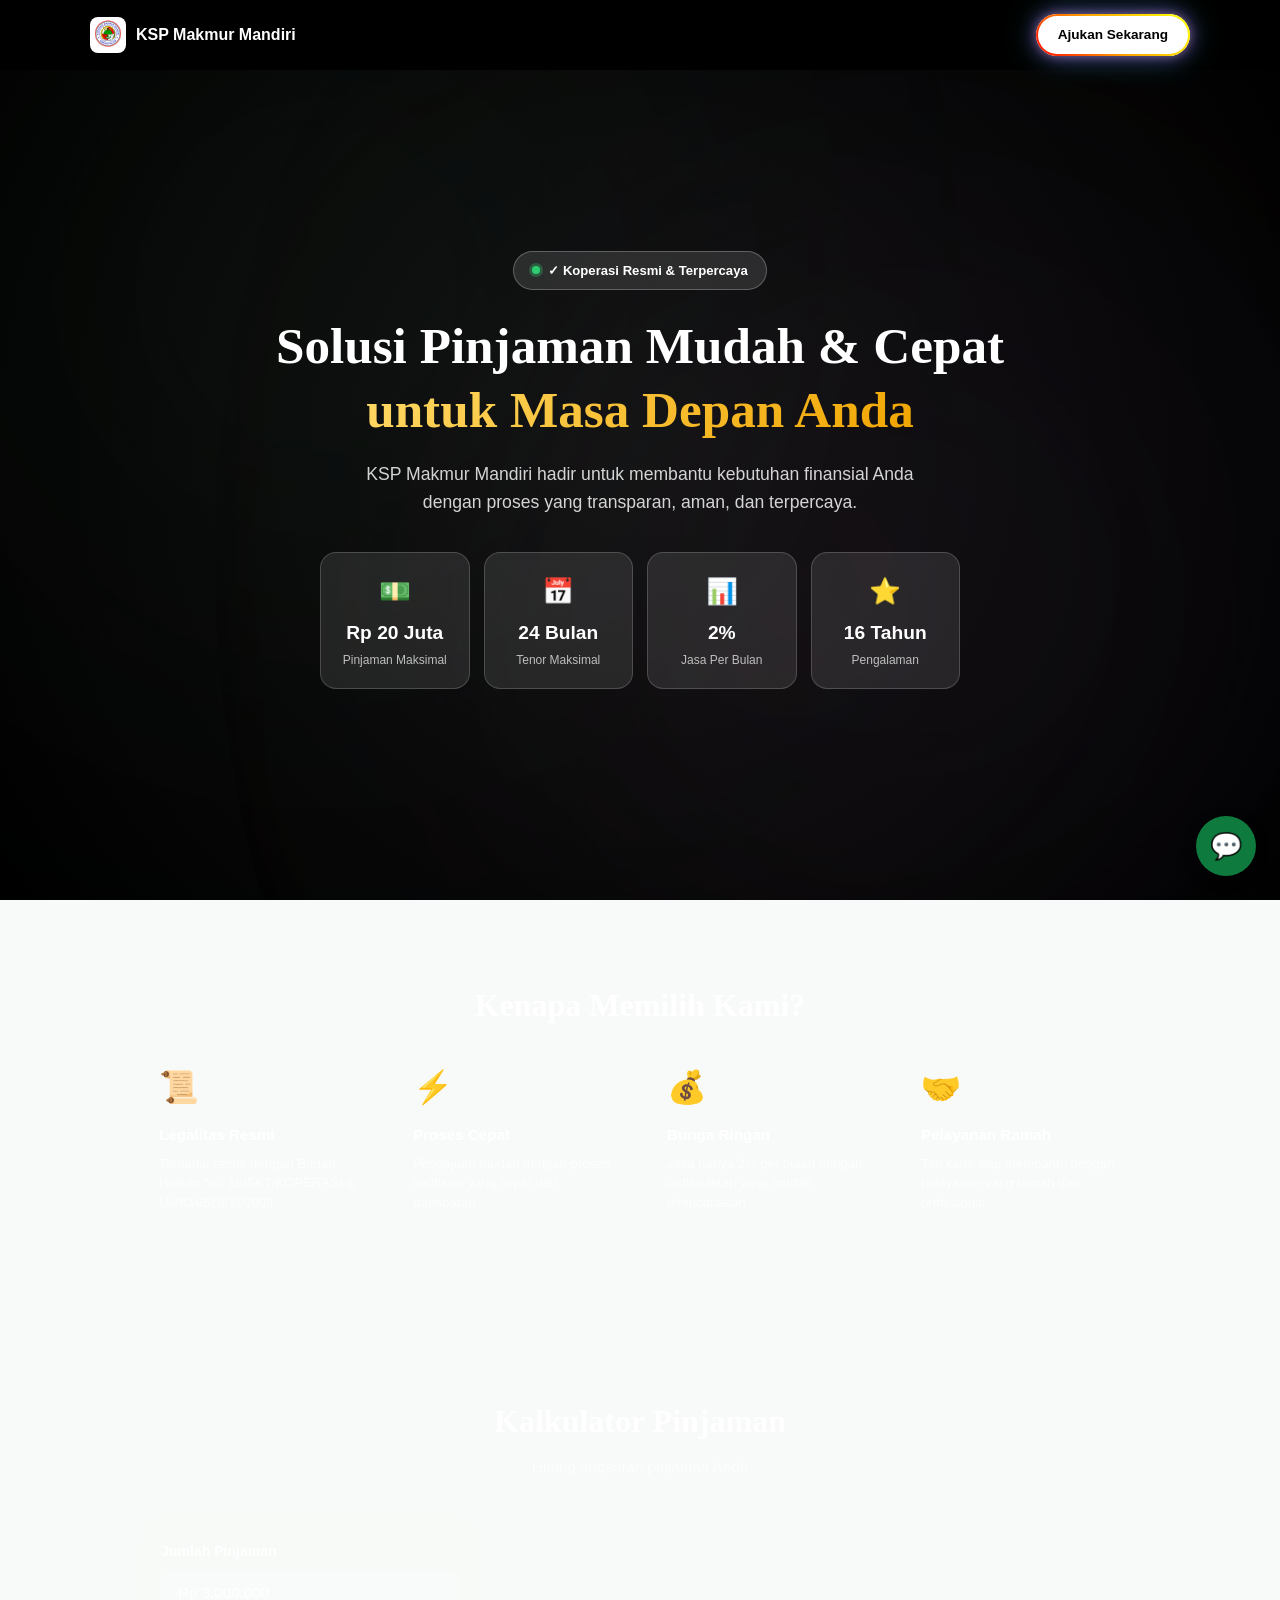
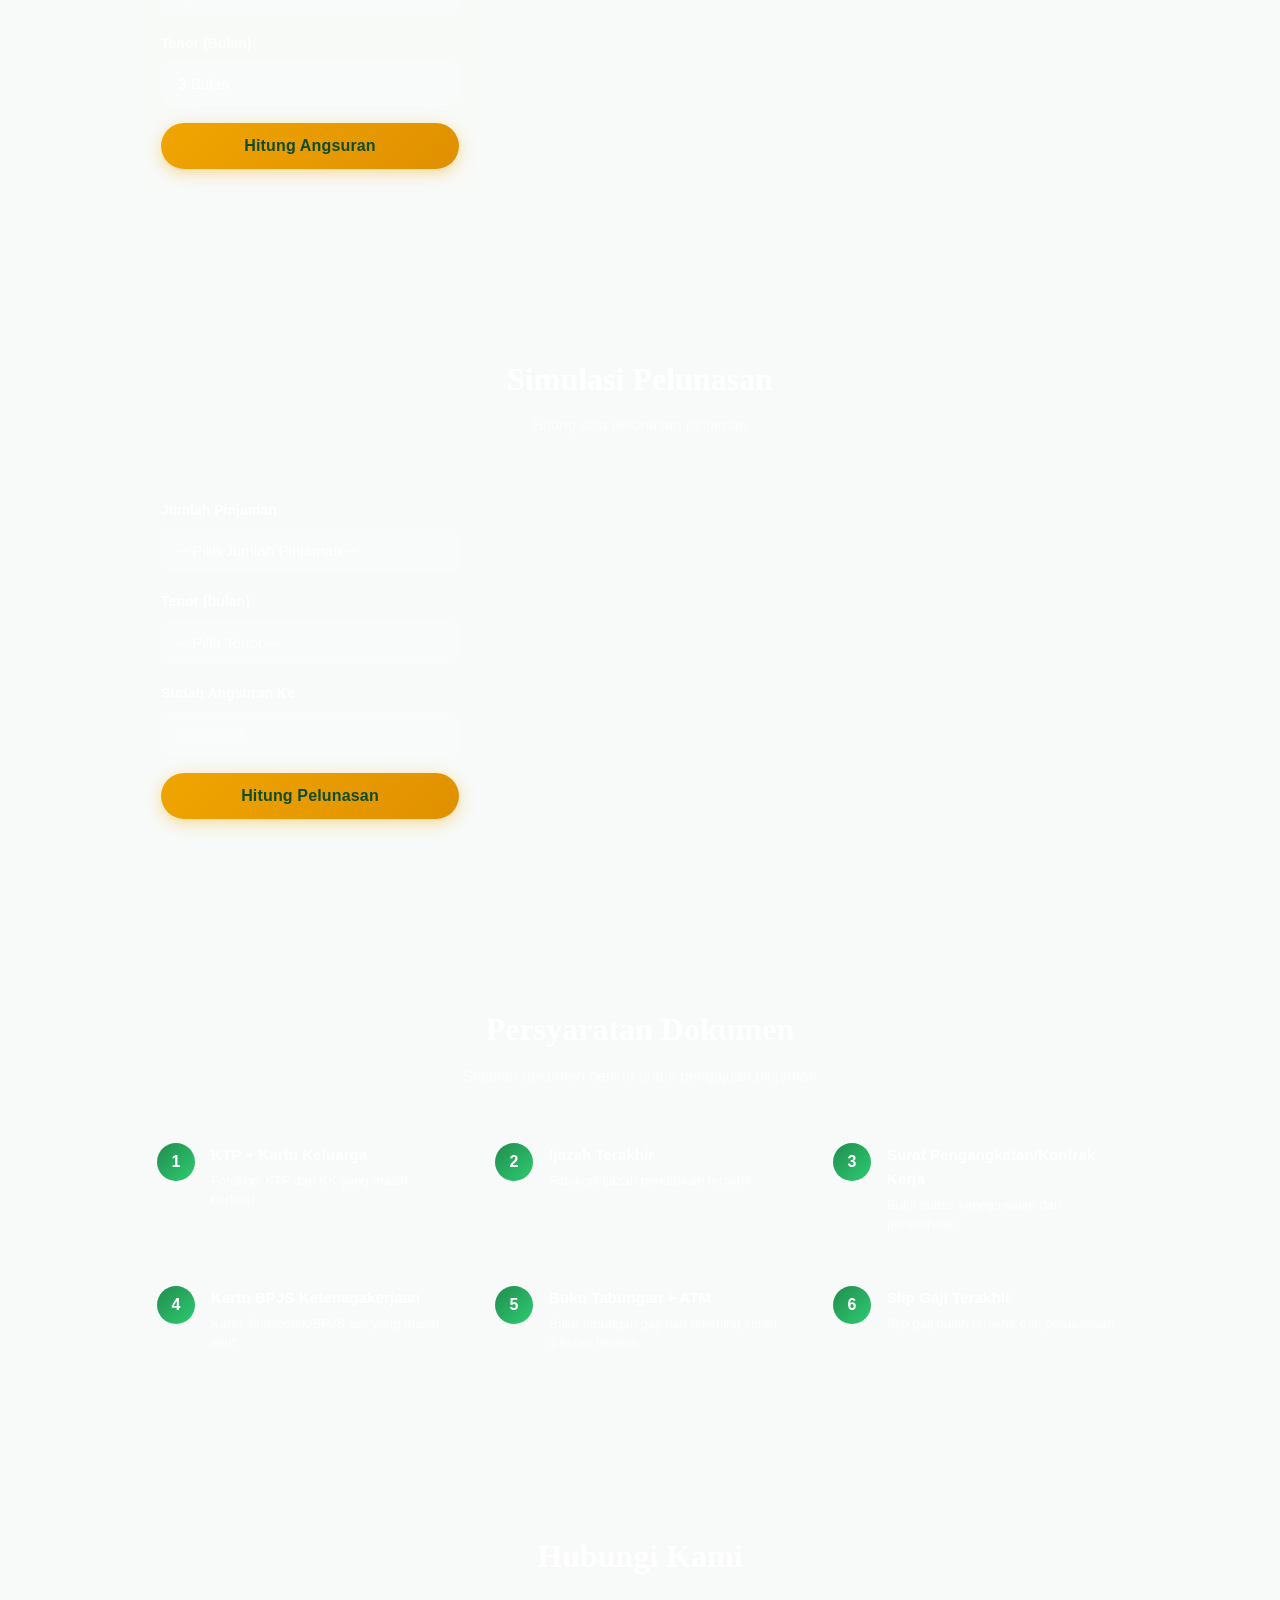
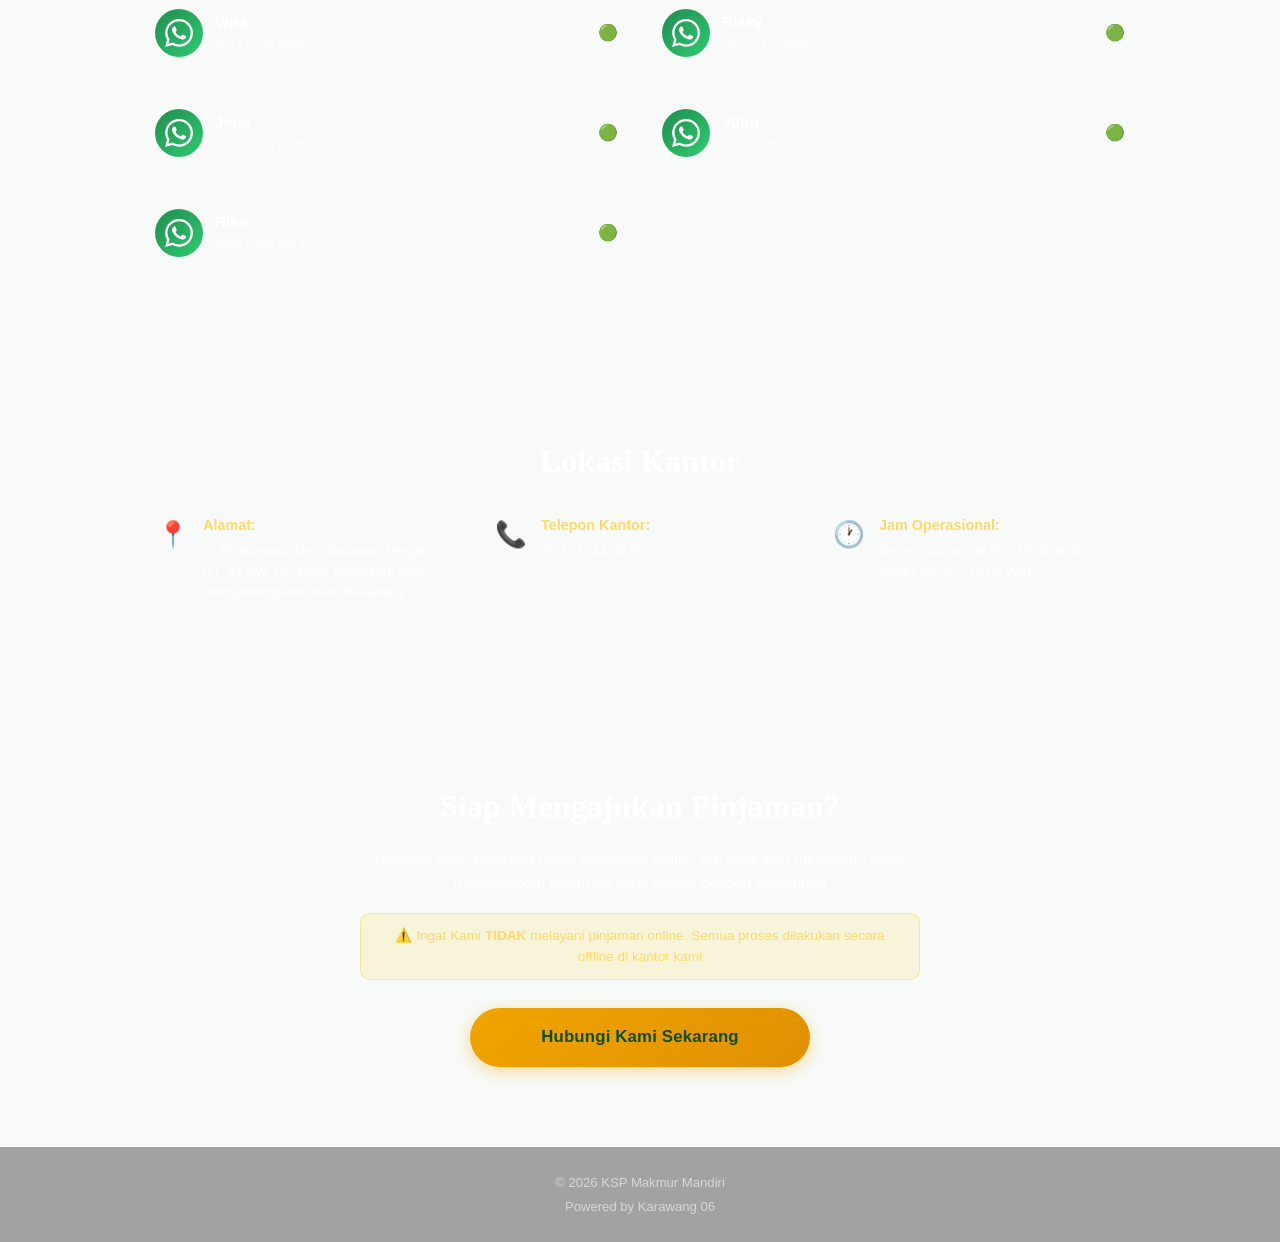
==== commit 29b530ec: "Update index.html" ====
--- a/index.html
+++ b/index.html
@@ -425,46 +425,77 @@
     <div class="container">
       <h2 class="section-title">Hubungi Kami</h2>
       <div class="contact-grid">
+        
+        <!-- Card Wira -->
         <a href="https://wa.me/6281287281844" target="_blank" class="contact-card">
-          <div class="contact-avatar">W</div>
+          <div class="contact-avatar" style="display: flex; justify-content: center; align-items: center; background-color: #25D366; border-radius: 50%; width: 48px; height: 48px;">
+            <svg xmlns="http://www.w3.org/2000/svg" viewBox="0 0 24 24" width="28" height="28" fill="#ffffff">
+              <path d="M17.472 14.382c-.297-.149-1.758-.867-2.03-.967-.273-.099-.471-.148-.67.15-.197.297-.767.966-.94 1.164-.173.199-.347.223-.644.075-.297-.15-1.255-.463-2.39-1.475-.883-.788-1.48-1.761-1.653-2.059-.173-.297-.018-.458.13-.606.134-.133.298-.347.446-.52.149-.174.198-.298.298-.497.099-.198.05-.371-.025-.52-.075-.149-.669-1.612-.916-2.207-.242-.579-.487-.5-.669-.51-.173-.008-.371-.01-.57-.01-.198 0-.52.074-.792.372-.272.297-1.04 1.016-1.04 2.479 0 1.462 1.065 2.875 1.213 3.074.149.198 2.096 3.2 5.077 4.487.709.306 1.262.489 1.694.625.712.227 1.36.195 1.871.118.571-.085 1.758-.719 2.006-1.413.248-.694.248-1.289.173-1.413-.074-.124-.272-.198-.57-.347m-5.421 7.403h-.004a9.87 9.87 0 01-5.031-1.378l-.361-.214-3.741.982.998-3.648-.235-.374a9.86 9.86 0 01-1.51-5.26c.001-5.45 4.436-9.884 9.888-9.884 2.64 0 5.122 1.03 6.988 2.898a9.825 9.825 0 012.893 6.994c-.003 5.45-4.437 9.884-9.885 9.884m8.413-18.297A11.815 11.815 0 0012.05 0C5.495 0 .16 5.335.157 11.892c0 2.096.547 4.142 1.588 5.945L.057 24l6.305-1.654a11.882 11.882 0 005.683 1.448h.005c6.554 0 11.89-5.335 11.893-11.893a11.821 11.821 0 00-3.48-8.413z"/>
+            </svg>
+          </div>
           <div class="contact-info">
             <div class="contact-name">Wira</div>
             <div class="contact-phone">0812 8728 1844</div>
           </div>
           <div class="contact-status">🟢</div>
         </a>
+
+        <!-- Card Risky -->
         <a href="https://wa.me/6285724729600" target="_blank" class="contact-card">
-          <div class="contact-avatar">R</div>
+          <div class="contact-avatar" style="display: flex; justify-content: center; align-items: center; background-color: #25D366; border-radius: 50%; width: 48px; height: 48px;">
+            <svg xmlns="http://www.w3.org/2000/svg" viewBox="0 0 24 24" width="28" height="28" fill="#ffffff">
+              <path d="M17.472 14.382c-.297-.149-1.758-.867-2.03-.967-.273-.099-.471-.148-.67.15-.197.297-.767.966-.94 1.164-.173.199-.347.223-.644.075-.297-.15-1.255-.463-2.39-1.475-.883-.788-1.48-1.761-1.653-2.059-.173-.297-.018-.458.13-.606.134-.133.298-.347.446-.52.149-.174.198-.298.298-.497.099-.198.05-.371-.025-.52-.075-.149-.669-1.612-.916-2.207-.242-.579-.487-.5-.669-.51-.173-.008-.371-.01-.57-.01-.198 0-.52.074-.792.372-.272.297-1.04 1.016-1.04 2.479 0 1.462 1.065 2.875 1.213 3.074.149.198 2.096 3.2 5.077 4.487.709.306 1.262.489 1.694.625.712.227 1.36.195 1.871.118.571-.085 1.758-.719 2.006-1.413.248-.694.248-1.289.173-1.413-.074-.124-.272-.198-.57-.347m-5.421 7.403h-.004a9.87 9.87 0 01-5.031-1.378l-.361-.214-3.741.982.998-3.648-.235-.374a9.86 9.86 0 01-1.51-5.26c.001-5.45 4.436-9.884 9.888-9.884 2.64 0 5.122 1.03 6.988 2.898a9.825 9.825 0 012.893 6.994c-.003 5.45-4.437 9.884-9.885 9.884m8.413-18.297A11.815 11.815 0 0012.05 0C5.495 0 .16 5.335.157 11.892c0 2.096.547 4.142 1.588 5.945L.057 24l6.305-1.654a11.882 11.882 0 005.683 1.448h.005c6.554 0 11.89-5.335 11.893-11.893a11.821 11.821 0 00-3.48-8.413z"/>
+            </svg>
+          </div>
           <div class="contact-info">
             <div class="contact-name">Risky</div>
             <div class="contact-phone">0857 2472 9600</div>
           </div>
           <div class="contact-status">🟢</div>
         </a>
+
+        <!-- Card Jepo -->
         <a href="https://wa.me/6281287388786" target="_blank" class="contact-card">
-          <div class="contact-avatar">J</div>
+          <div class="contact-avatar" style="display: flex; justify-content: center; align-items: center; background-color: #25D366; border-radius: 50%; width: 48px; height: 48px;">
+            <svg xmlns="http://www.w3.org/2000/svg" viewBox="0 0 24 24" width="28" height="28" fill="#ffffff">
+              <path d="M17.472 14.382c-.297-.149-1.758-.867-2.03-.967-.273-.099-.471-.148-.67.15-.197.297-.767.966-.94 1.164-.173.199-.347.223-.644.075-.297-.15-1.255-.463-2.39-1.475-.883-.788-1.48-1.761-1.653-2.059-.173-.297-.018-.458.13-.606.134-.133.298-.347.446-.52.149-.174.198-.298.298-.497.099-.198.05-.371-.025-.52-.075-.149-.669-1.612-.916-2.207-.242-.579-.487-.5-.669-.51-.173-.008-.371-.01-.57-.01-.198 0-.52.074-.792.372-.272.297-1.04 1.016-1.04 2.479 0 1.462 1.065 2.875 1.213 3.074.149.198 2.096 3.2 5.077 4.487.709.306 1.262.489 1.694.625.712.227 1.36.195 1.871.118.571-.085 1.758-.719 2.006-1.413.248-.694.248-1.289.173-1.413-.074-.124-.272-.198-.57-.347m-5.421 7.403h-.004a9.87 9.87 0 01-5.031-1.378l-.361-.214-3.741.982.998-3.648-.235-.374a9.86 9.86 0 01-1.51-5.26c.001-5.45 4.436-9.884 9.888-9.884 2.64 0 5.122 1.03 6.988 2.898a9.825 9.825 0 012.893 6.994c-.003 5.45-4.437 9.884-9.885 9.884m8.413-18.297A11.815 11.815 0 0012.05 0C5.495 0 .16 5.335.157 11.892c0 2.096.547 4.142 1.588 5.945L.057 24l6.305-1.654a11.882 11.882 0 005.683 1.448h.005c6.554 0 11.89-5.335 11.893-11.893a11.821 11.821 0 00-3.48-8.413z"/>
+            </svg>
+          </div>
           <div class="contact-info">
             <div class="contact-name">Jepo</div>
             <div class="contact-phone">0812 8738 8786</div>
           </div>
           <div class="contact-status">🟢</div>
         </a>
+
+        <!-- Card Jubri -->
         <a href="https://wa.me/62881025646238" target="_blank" class="contact-card">
-          <div class="contact-avatar">J</div>
+          <div class="contact-avatar" style="display: flex; justify-content: center; align-items: center; background-color: #25D366; border-radius: 50%; width: 48px; height: 48px;">
+            <svg xmlns="http://www.w3.org/2000/svg" viewBox="0 0 24 24" width="28" height="28" fill="#ffffff">
+              <path d="M17.472 14.382c-.297-.149-1.758-.867-2.03-.967-.273-.099-.471-.148-.67.15-.197.297-.767.966-.94 1.164-.173.199-.347.223-.644.075-.297-.15-1.255-.463-2.39-1.475-.883-.788-1.48-1.761-1.653-2.059-.173-.297-.018-.458.13-.606.134-.133.298-.347.446-.52.149-.174.198-.298.298-.497.099-.198.05-.371-.025-.52-.075-.149-.669-1.612-.916-2.207-.242-.579-.487-.5-.669-.51-.173-.008-.371-.01-.57-.01-.198 0-.52.074-.792.372-.272.297-1.04 1.016-1.04 2.479 0 1.462 1.065 2.875 1.213 3.074.149.198 2.096 3.2 5.077 4.487.709.306 1.262.489 1.694.625.712.227 1.36.195 1.871.118.571-.085 1.758-.719 2.006-1.413.248-.694.248-1.289.173-1.413-.074-.124-.272-.198-.57-.347m-5.421 7.403h-.004a9.87 9.87 0 01-5.031-1.378l-.361-.214-3.741.982.998-3.648-.235-.374a9.86 9.86 0 01-1.51-5.26c.001-5.45 4.436-9.884 9.888-9.884 2.64 0 5.122 1.03 6.988 2.898a9.825 9.825 0 012.893 6.994c-.003 5.45-4.437 9.884-9.885 9.884m8.413-18.297A11.815 11.815 0 0012.05 0C5.495 0 .16 5.335.157 11.892c0 2.096.547 4.142 1.588 5.945L.057 24l6.305-1.654a11.882 11.882 0 005.683 1.448h.005c6.554 0 11.89-5.335 11.893-11.893a11.821 11.821 0 00-3.48-8.413z"/>
+            </svg>
+          </div>
           <div class="contact-info">
             <div class="contact-name">Jubri</div>
             <div class="contact-phone">0881 0256 46238</div>
           </div>
           <div class="contact-status">🟢</div>
         </a>
+
+        <!-- Card Riko -->
         <a href="https://wa.me/6285591587413" target="_blank" class="contact-card">
-          <div class="contact-avatar">R</div>
+          <div class="contact-avatar" style="display: flex; justify-content: center; align-items: center; background-color: #25D366; border-radius: 50%; width: 48px; height: 48px;">
+            <svg xmlns="http://www.w3.org/2000/svg" viewBox="0 0 24 24" width="28" height="28" fill="#ffffff">
+              <path d="M17.472 14.382c-.297-.149-1.758-.867-2.03-.967-.273-.099-.471-.148-.67.15-.197.297-.767.966-.94 1.164-.173.199-.347.223-.644.075-.297-.15-1.255-.463-2.39-1.475-.883-.788-1.48-1.761-1.653-2.059-.173-.297-.018-.458.13-.606.134-.133.298-.347.446-.52.149-.174.198-.298.298-.497.099-.198.05-.371-.025-.52-.075-.149-.669-1.612-.916-2.207-.242-.579-.487-.5-.669-.51-.173-.008-.371-.01-.57-.01-.198 0-.52.074-.792.372-.272.297-1.04 1.016-1.04 2.479 0 1.462 1.065 2.875 1.213 3.074.149.198 2.096 3.2 5.077 4.487.709.306 1.262.489 1.694.625.712.227 1.36.195 1.871.118.571-.085 1.758-.719 2.006-1.413.248-.694.248-1.289.173-1.413-.074-.124-.272-.198-.57-.347m-5.421 7.403h-.004a9.87 9.87 0 01-5.031-1.378l-.361-.214-3.741.982.998-3.648-.235-.374a9.86 9.86 0 01-1.51-5.26c.001-5.45 4.436-9.884 9.888-9.884 2.64 0 5.122 1.03 6.988 2.898a9.825 9.825 0 012.893 6.994c-.003 5.45-4.437 9.884-9.885 9.884m8.413-18.297A11.815 11.815 0 0012.05 0C5.495 0 .16 5.335.157 11.892c0 2.096.547 4.142 1.588 5.945L.057 24l6.305-1.654a11.882 11.882 0 005.683 1.448h.005c6.554 0 11.89-5.335 11.893-11.893a11.821 11.821 0 00-3.48-8.413z"/>
+            </svg>
+          </div>
           <div class="contact-info">
             <div class="contact-name">Riko</div>
             <div class="contact-phone">0855 9158 7413</div>
           </div>
           <div class="contact-status">🟢</div>
         </a>
+
       </div>
     </div>
   </section>
